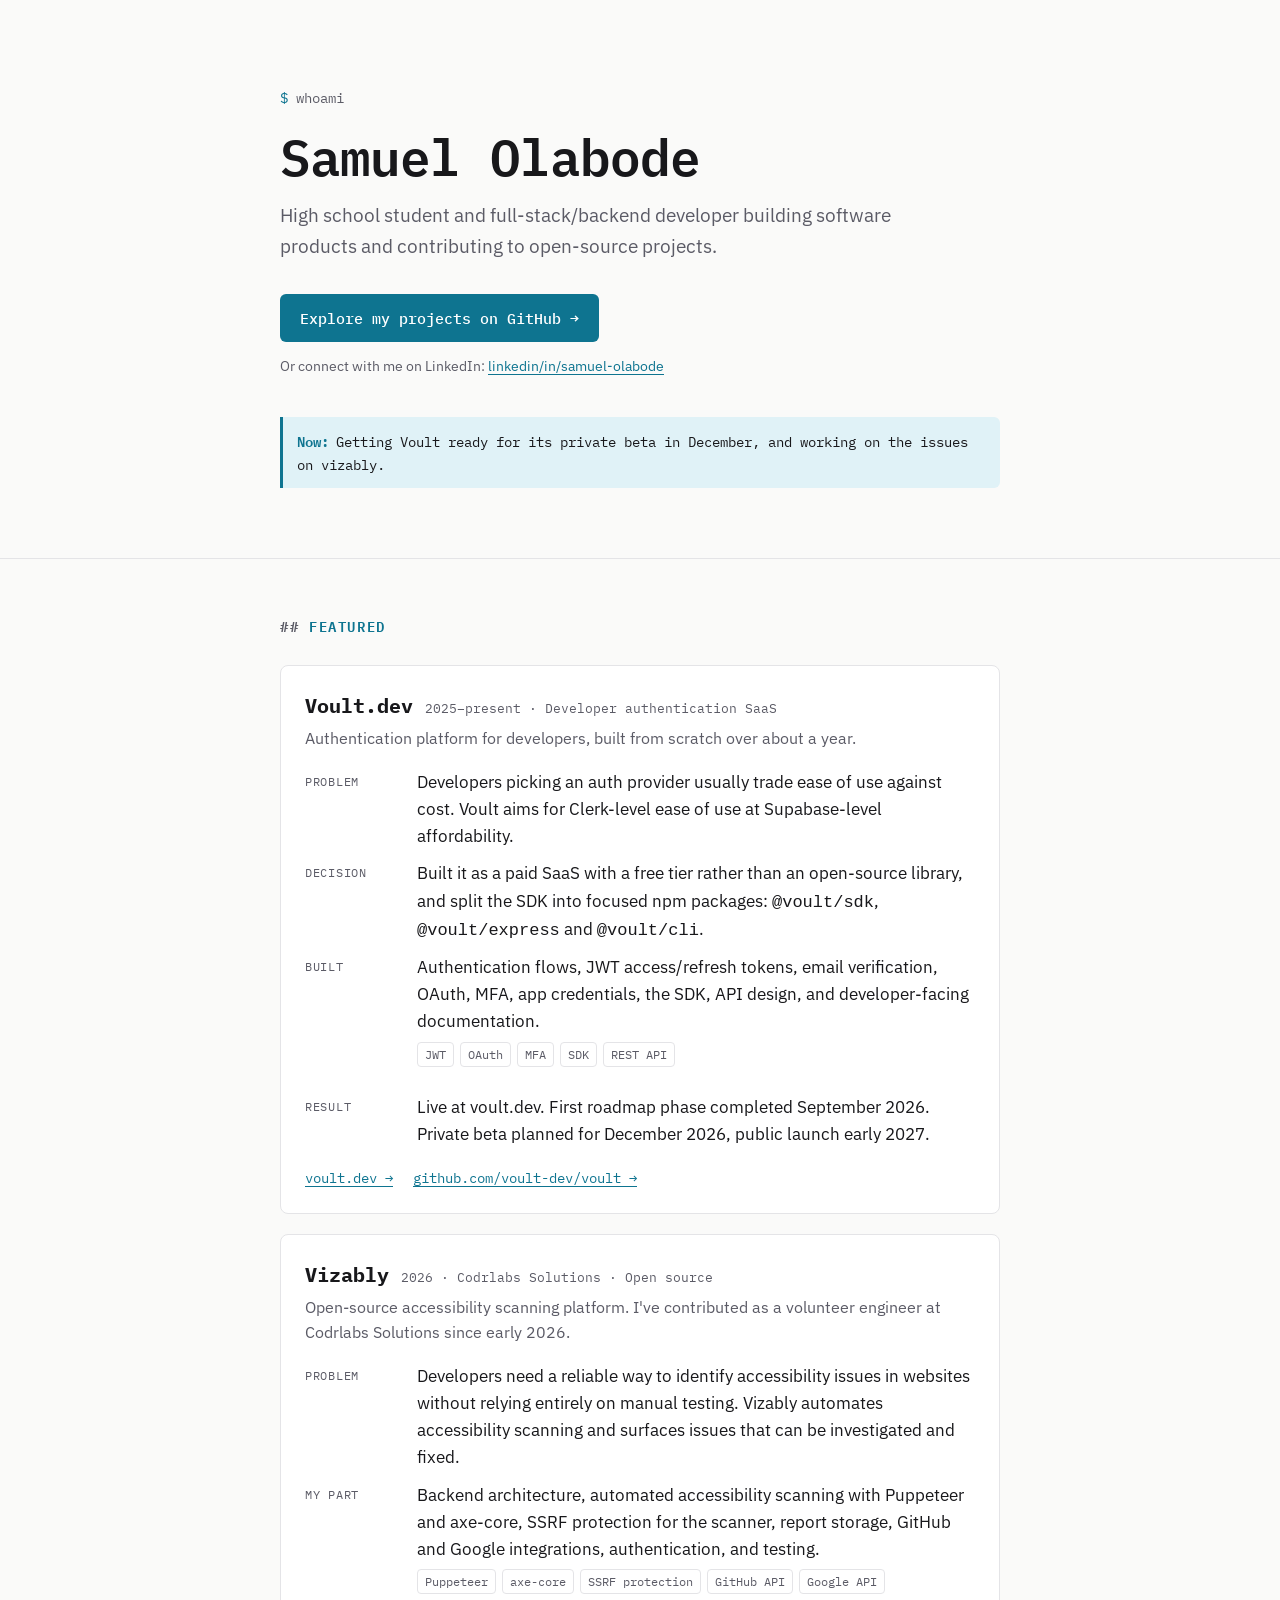
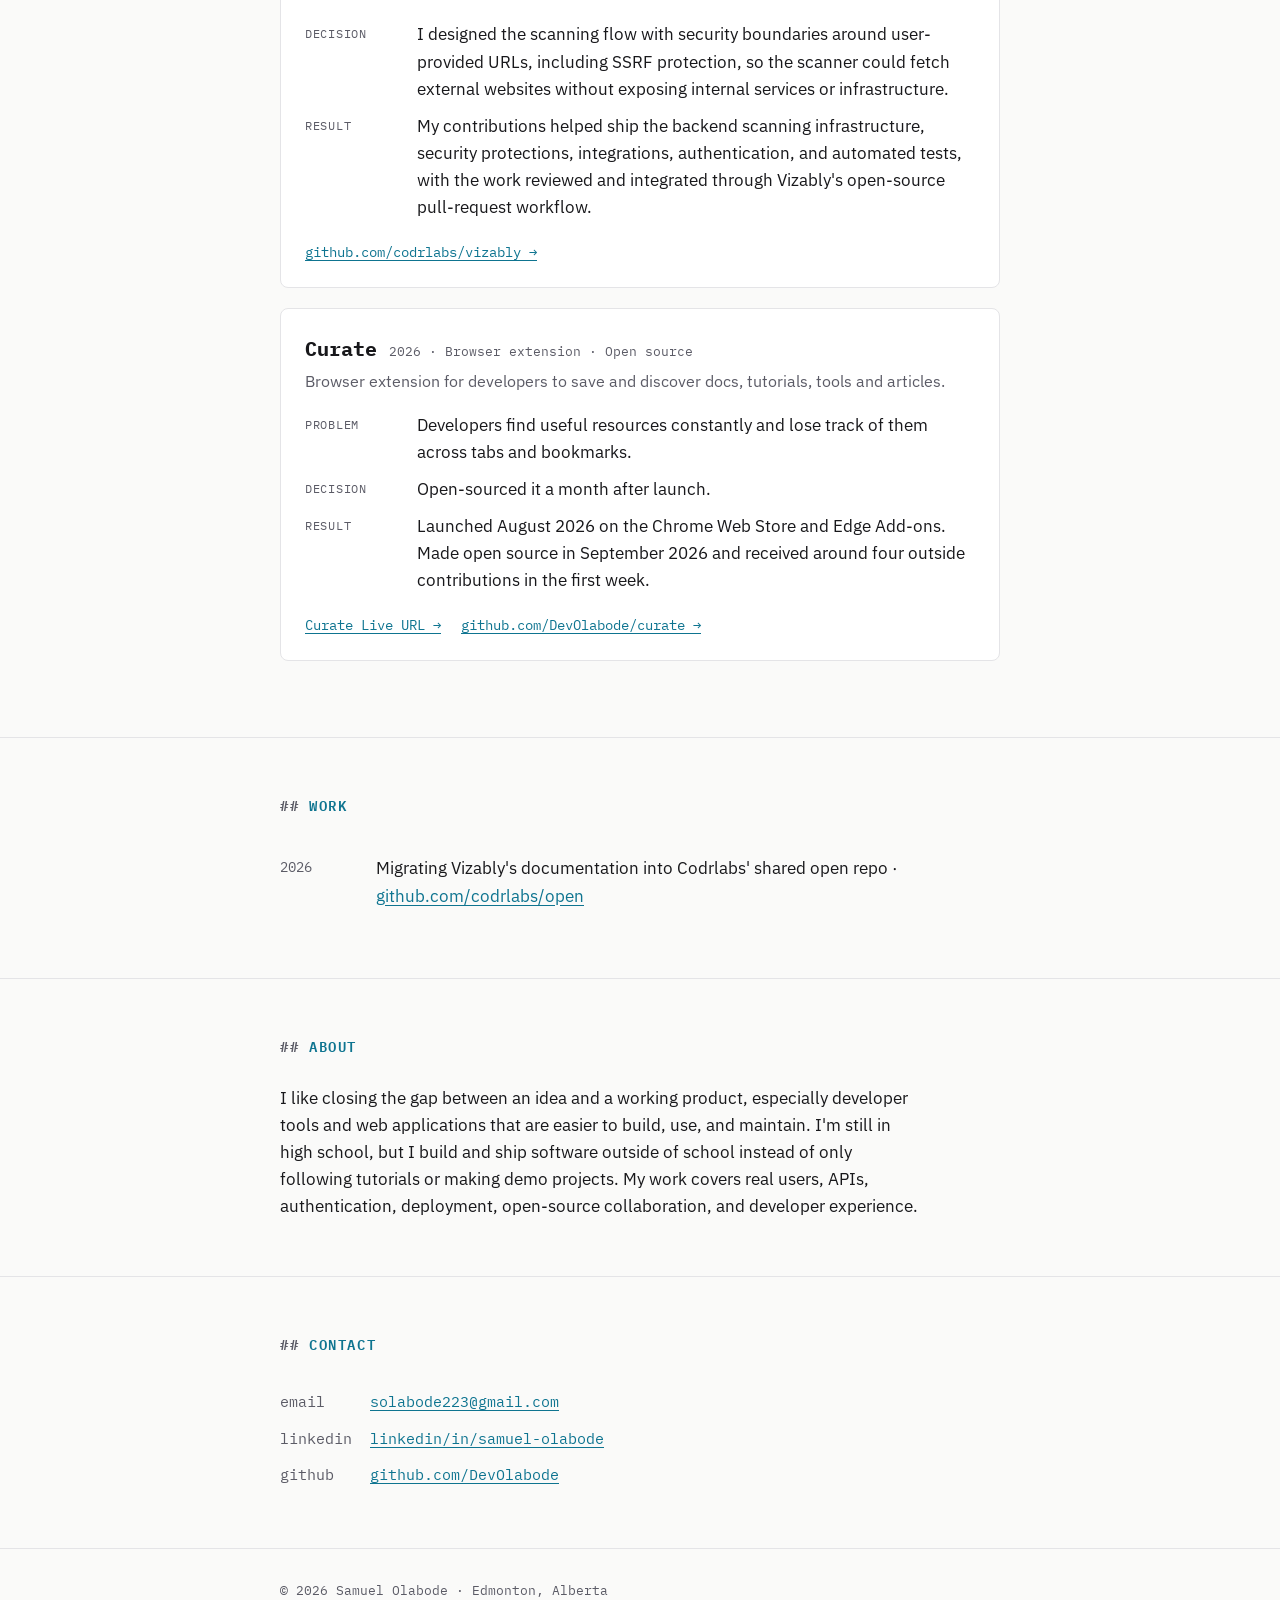
==== index.html @ 4caefff7 "Update index.html" ====
<!DOCTYPE html>
<html lang="en">
<head>
  <meta charset="utf-8">
  <meta name="viewport" content="width=device-width, initial-scale=1">
  <title>Samuel Olabode · Full-stack &amp; backend developer</title>
  <meta name="description" content="High school student and full-stack/backend developer building software products and contributing to open-source projects.">
  <meta name="author" content="Samuel Olabode">
  <link rel="canonical" href="https://devolabode.github.io/">

  <!-- Open Graph -->
  <meta property="og:type" content="profile">
  <meta property="og:title" content="Samuel Olabode · Full-stack &amp; backend developer">
  <meta property="og:description" content="High school student and full-stack/backend developer building software products and contributing to open-source projects.">
  <meta property="og:url" content="https://devolabode.github.io/">
  <meta property="og:site_name" content="Samuel Olabode">
  <meta property="profile:first_name" content="Samuel">
  <meta property="profile:last_name" content="Olabode">
  <meta name="twitter:card" content="summary">
  <meta name="twitter:title" content="Samuel Olabode · Full-stack &amp; backend developer">
  <meta name="twitter:description" content="High school student and full-stack/backend developer building software products and contributing to open-source projects.">

  <!-- Identity links (add LinkedIn here once you have the URL:
       <link rel="me" href="YOUR_LINKEDIN_URL"> ) -->
  <link rel="me" href="https://github.com/DevOlabode">

  <link rel="preconnect" href="https://fonts.googleapis.com">
  <link rel="preconnect" href="https://fonts.gstatic.com" crossorigin>
  <link href="https://fonts.googleapis.com/css2?family=IBM+Plex+Mono:wght@400;500;600&family=IBM+Plex+Sans:wght@400;500;600&display=swap" rel="stylesheet">

  <style>
    :root {
      --bg: #fafaf9;
      --surface: #ffffff;
      --text: #18181b;
      --muted: #5b5b66;
      --border: #e4e4e7;
      --accent: #0e7490;
      --accent-soft: #e0f2f7;
      --mark-bg: #ffe600;
      --mark-text: #111111;
      --mono: "IBM Plex Mono", ui-monospace, SFMono-Regular, Menlo, monospace;
      --sans: "IBM Plex Sans", system-ui, -apple-system, "Segoe UI", sans-serif;
    }
    @media (prefers-color-scheme: dark) {
      :root {
        --bg: #0d1117;
        --surface: #141a22;
        --text: #e6e8eb;
        --muted: #9aa3ae;
        --border: #242c37;
        --accent: #38bdf8;
        --accent-soft: #10273a;
      }
    }

    *, *::before, *::after { box-sizing: border-box; }
    html { -webkit-text-size-adjust: 100%; }
    body {
      margin: 0;
      background: var(--bg);
      color: var(--text);
      font-family: var(--sans);
      font-size: 17px;
      line-height: 1.6;
    }
    a { color: var(--accent); text-underline-offset: 3px; }
    a:hover { text-decoration-thickness: 2px; }
    a:focus-visible, .btn:focus-visible { outline: 2px solid var(--accent); outline-offset: 3px; }

    mark {
      background: var(--mark-bg);
      color: var(--mark-text);
      padding: 0 .25em;
      border-radius: 2px;
    }

    .wrap { max-width: 760px; margin: 0 auto; padding: 0 20px; }

    /* Hero */
    header.hero { padding: 88px 0 56px; border-bottom: 1px solid var(--border); }
    .prompt { font-family: var(--mono); font-size: .85rem; color: var(--muted); margin: 0 0 18px; }
    .prompt span { color: var(--accent); }
    h1 {
      font-family: var(--mono);
      font-weight: 600;
      font-size: clamp(2.1rem, 7vw, 3.2rem);
      line-height: 1.1;
      letter-spacing: -0.02em;
      margin: 0 0 16px;
    }
    .oneliner { font-size: 1.2rem; color: var(--muted); margin: 0 0 32px; max-width: 36em; }
    .btn {
      display: inline-block;
      font-family: var(--mono);
      font-weight: 500;
      font-size: .95rem;
      background: var(--accent);
      color: #fff;
      text-decoration: none;
      padding: 12px 20px;
      border-radius: 6px;
    }
    @media (prefers-color-scheme: dark) { .btn { color: #0d1117; } }
    .btn:hover { filter: brightness(1.08); }
    .btn-note { display: block; margin-top: 12px; font-size: .9rem; color: var(--muted); }

    .now {
      margin-top: 40px;
      font-family: var(--mono);
      font-size: .9rem;
      padding: 12px 14px;
      border-left: 3px solid var(--accent);
      background: var(--accent-soft);
      border-radius: 0 6px 6px 0;
    }
    .now strong { color: var(--accent); font-weight: 600; margin-right: .5em; }

    /* Sections */
    section { padding: 56px 0; border-bottom: 1px solid var(--border); }
    h2 {
      font-family: var(--mono);
      font-size: .85rem;
      font-weight: 600;
      text-transform: uppercase;
      letter-spacing: .12em;
      color: var(--accent);
      margin: 0 0 28px;
    }
    h2::before { content: "## "; color: var(--muted); }

    /* Featured */
    .card {
      background: var(--surface);
      border: 1px solid var(--border);
      border-radius: 8px;
      padding: 24px;
      margin-bottom: 20px;
    }
    .card-head { display: flex; flex-wrap: wrap; align-items: baseline; gap: 4px 12px; margin-bottom: 4px; }
    .card h3 { font-family: var(--mono); font-size: 1.25rem; margin: 0; }
    .meta { font-family: var(--mono); font-size: .8rem; color: var(--muted); }
    .card .sub { color: var(--muted); margin: 0 0 18px; font-size: .97rem; }
    dl { margin: 0; display: grid; grid-template-columns: 96px 1fr; gap: 10px 16px; }
    dt {
      font-family: var(--mono);
      font-size: .78rem;
      text-transform: uppercase;
      letter-spacing: .06em;
      color: var(--muted);
      padding-top: 3px;
    }
    dd { margin: 0; }
    .tags { display: flex; flex-wrap: wrap; gap: 6px; margin-top: 6px; padding: 0; list-style: none; }
    .tags li {
      font-family: var(--mono);
      font-size: .75rem;
      border: 1px solid var(--border);
      border-radius: 4px;
      padding: 2px 7px;
      color: var(--muted);
    }
    .links { display: flex; flex-wrap: wrap; gap: 6px 20px; margin-top: 18px; font-family: var(--mono); font-size: .9rem; }
    @media (max-width: 520px) {
      dl { grid-template-columns: 1fr; gap: 2px; }
      dd { margin-bottom: 10px; }
      .card { padding: 18px; }
    }

    /* Work list */
    .work { list-style: none; margin: 0; padding: 0; }
    .work li {
      display: grid;
      grid-template-columns: 80px 1fr;
      gap: 16px;
      padding: 12px 0;
      border-top: 1px dashed var(--border);
    }
    .work li:first-child { border-top: none; }
    .work time { font-family: var(--mono); font-size: .85rem; color: var(--muted); padding-top: 2px; }
    @media (max-width: 520px) { .work li { grid-template-columns: 1fr; gap: 2px; } }

    /* About + contact */
    .about p { margin: 0; max-width: 38em; }
    .contact { list-style: none; padding: 0; margin: 0; font-family: var(--mono); font-size: .95rem; }
    .contact li { padding: 6px 0; }
    .contact .k { display: inline-block; width: 90px; color: var(--muted); }

    footer { padding: 32px 0 48px; font-family: var(--mono); font-size: .8rem; color: var(--muted); }
  </style>
</head>
<body>

  <header class="hero">
    <div class="wrap">
      <p class="prompt"><span>$</span> whoami</p>
      <h1>Samuel Olabode</h1>
      <p class="oneliner">High school student and full-stack/backend developer building software products and contributing to open-source projects.</p>
      <a class="btn" href="https://github.com/DevOlabode">Explore my projects on GitHub →</a>
      <span class="btn-note">Or connect with me on LinkedIn: <a href="https://www.linkedin.com/in/samuelolabode" target="_blank" rel="me">linkedin/in/samuel-olabode</a></span>

      <p class="now"><strong>Now:</strong>Getting Voult ready for its private beta in December, and working on the issues on vizably.</p>
    </div>
  </header>

  <main>
    <section id="featured">
      <div class="wrap">
        <h2>Featured</h2>

        <article class="card">
          <div class="card-head">
            <h3>Voult.dev</h3>
            <span class="meta">2025–present · Developer authentication SaaS</span>
          </div>
          <p class="sub">Authentication platform for developers, built from scratch over about a year.</p>
          <dl>
            <dt>Problem</dt>
            <dd>Developers picking an auth provider usually trade ease of use against cost. Voult aims for Clerk-level ease of use at Supabase-level affordability.</dd>
            <dt>Decision</dt>
            <dd>Built it as a paid SaaS with a free tier rather than an open-source library, and split the SDK into focused npm packages: <code>@voult/sdk</code>, <code>@voult/express</code> and <code>@voult/cli</code>.</dd>
            <dt>Built</dt>
            <dd>
              Authentication flows, JWT access/refresh tokens, email verification, OAuth, MFA, app credentials, the SDK, API design, and developer-facing documentation.
              <ul class="tags">
                <li>JWT</li><li>OAuth</li><li>MFA</li><li>SDK</li><li>REST API</li>
              </ul>
            </dd>
            <dt>Result</dt>
            <dd>Live at voult.dev. First roadmap phase completed September 2026. Private beta planned for December 2026, public launch early 2027.</dd>
          </dl>
          <div class="links">
            <a href="https://voult.dev">voult.dev →</a>
            <a href="https://github.com/voult-dev/voult">github.com/voult-dev/voult →</a>
          </div>
        </article>

      <article class="card">
  <div class="card-head">
    <h3>Vizably</h3>
    <span class="meta">2026 · Codrlabs Solutions · Open source</span>
  </div>
  <p class="sub">Open-source accessibility scanning platform. I've contributed as a volunteer engineer at Codrlabs Solutions since early 2026.</p>
  <dl>
    <dt>Problem</dt>
    <dd>Developers need a reliable way to identify accessibility issues in websites without relying entirely on manual testing. Vizably automates accessibility scanning and surfaces issues that can be investigated and fixed.</dd>

    <dt>My part</dt>
    <dd>
      Backend architecture, automated accessibility scanning with Puppeteer and axe-core, SSRF protection for the scanner, report storage, GitHub and Google integrations, authentication, and testing.
      <ul class="tags">
        <li>Puppeteer</li><li>axe-core</li><li>SSRF protection</li><li>GitHub API</li><li>Google API</li>
      </ul>
    </dd>

    <dt>Decision</dt>
    <dd>I designed the scanning flow with security boundaries around user-provided URLs, including SSRF protection, so the scanner could fetch external websites without exposing internal services or infrastructure.</dd>

    <dt>Result</dt>
    <dd>My contributions helped ship the backend scanning infrastructure, security protections, integrations, authentication, and automated tests, with the work reviewed and integrated through Vizably's open-source pull-request workflow.</dd>
  </dl>
  <div class="links">
    <a href="https://github.com/codrlabs/vizably">github.com/codrlabs/vizably →</a>
  </div>
</article>

        <article class="card">
          <div class="card-head">
            <h3>Curate</h3>
            <span class="meta">2026 · Browser extension · Open source</span>
          </div>
          <p class="sub">Browser extension for developers to save and discover docs, tutorials, tools and articles.</p>
          <dl>
            <dt>Problem</dt>
            <dd>Developers find useful resources constantly and lose track of them across tabs and bookmarks.</dd>
            <dt>Decision</dt>
            <dd>Open-sourced it a month after launch.</dd>
            <dt>Result</dt>
            <dd>Launched August 2026 on the Chrome Web Store and Edge Add-ons. Made open source in September 2026 and received around four outside contributions in the first week.</dd>
          </dl>
          <div class="links">
            <a href="https://curate-eight-omega.vercel.app">Curate Live URL →</a>
            <a href="https://github.com/DevOlabode/curate">github.com/DevOlabode/curate →</a>
          </div>
        </article>
      </div>
    </section>

    <section id="work">
      <div class="wrap">
        <h2>Work</h2>
        <ul class="work">
          <!-- ADD NEW WORK HERE: copy one item, paste it at the top, edit it -->
          <li>
            <time>2026</time>
            <span>Migrating Vizably's documentation into Codrlabs' shared open repo · <a href="https://github.com/codrlabs/open">github.com/codrlabs/open</a></span>
          </li>
          <!-- Uncomment once shipped, and add a date and link:
          <li><time>DATE</time><span>EcoAnalyzer · environmental impact analysis app using OCR and AI · <a href="LINK">LINK</a></span></li>
          <li><time>DATE</time><span>Vethra · pet healthcare SaaS (clinics, pet profiles, appointments, auth, reviews) · <a href="LINK">LINK</a></span></li>
          -->
        </ul>
      </div>
    </section>

    <section id="about" class="about">
      <div class="wrap">
        <h2>About</h2>
        <p>I like closing the gap between an idea and a working product, especially developer tools and web applications that are easier to build, use, and maintain. I'm still in high school, but I build and ship software outside of school instead of only following tutorials or making demo projects. My work covers real users, APIs, authentication, deployment, open-source collaboration, and developer experience.</p>
      </div>
    </section>

    <section id="contact">
      <div class="wrap">
        <h2>Contact</h2>
        <ul class="contact">
          <li><span class="k">email</span><a href="mailto:solabode223@gmail.com">solabode223@gmail.com</a></li>
          <li><span class="k">linkedin</span><a href="https://www.linkedin.com/in/samuelolabode" rel="me">linkedin/in/samuel-olabode</a></li>
          <li><span class="k">github</span><a href="https://github.com/DevOlabode" rel="me">github.com/DevOlabode</a></li>
        </ul>
      </div>
    </section>
  </main>

  <footer>
    <div class="wrap">© 2026 Samuel Olabode · Edmonton, Alberta</div>
  </footer>

</body>
</html>
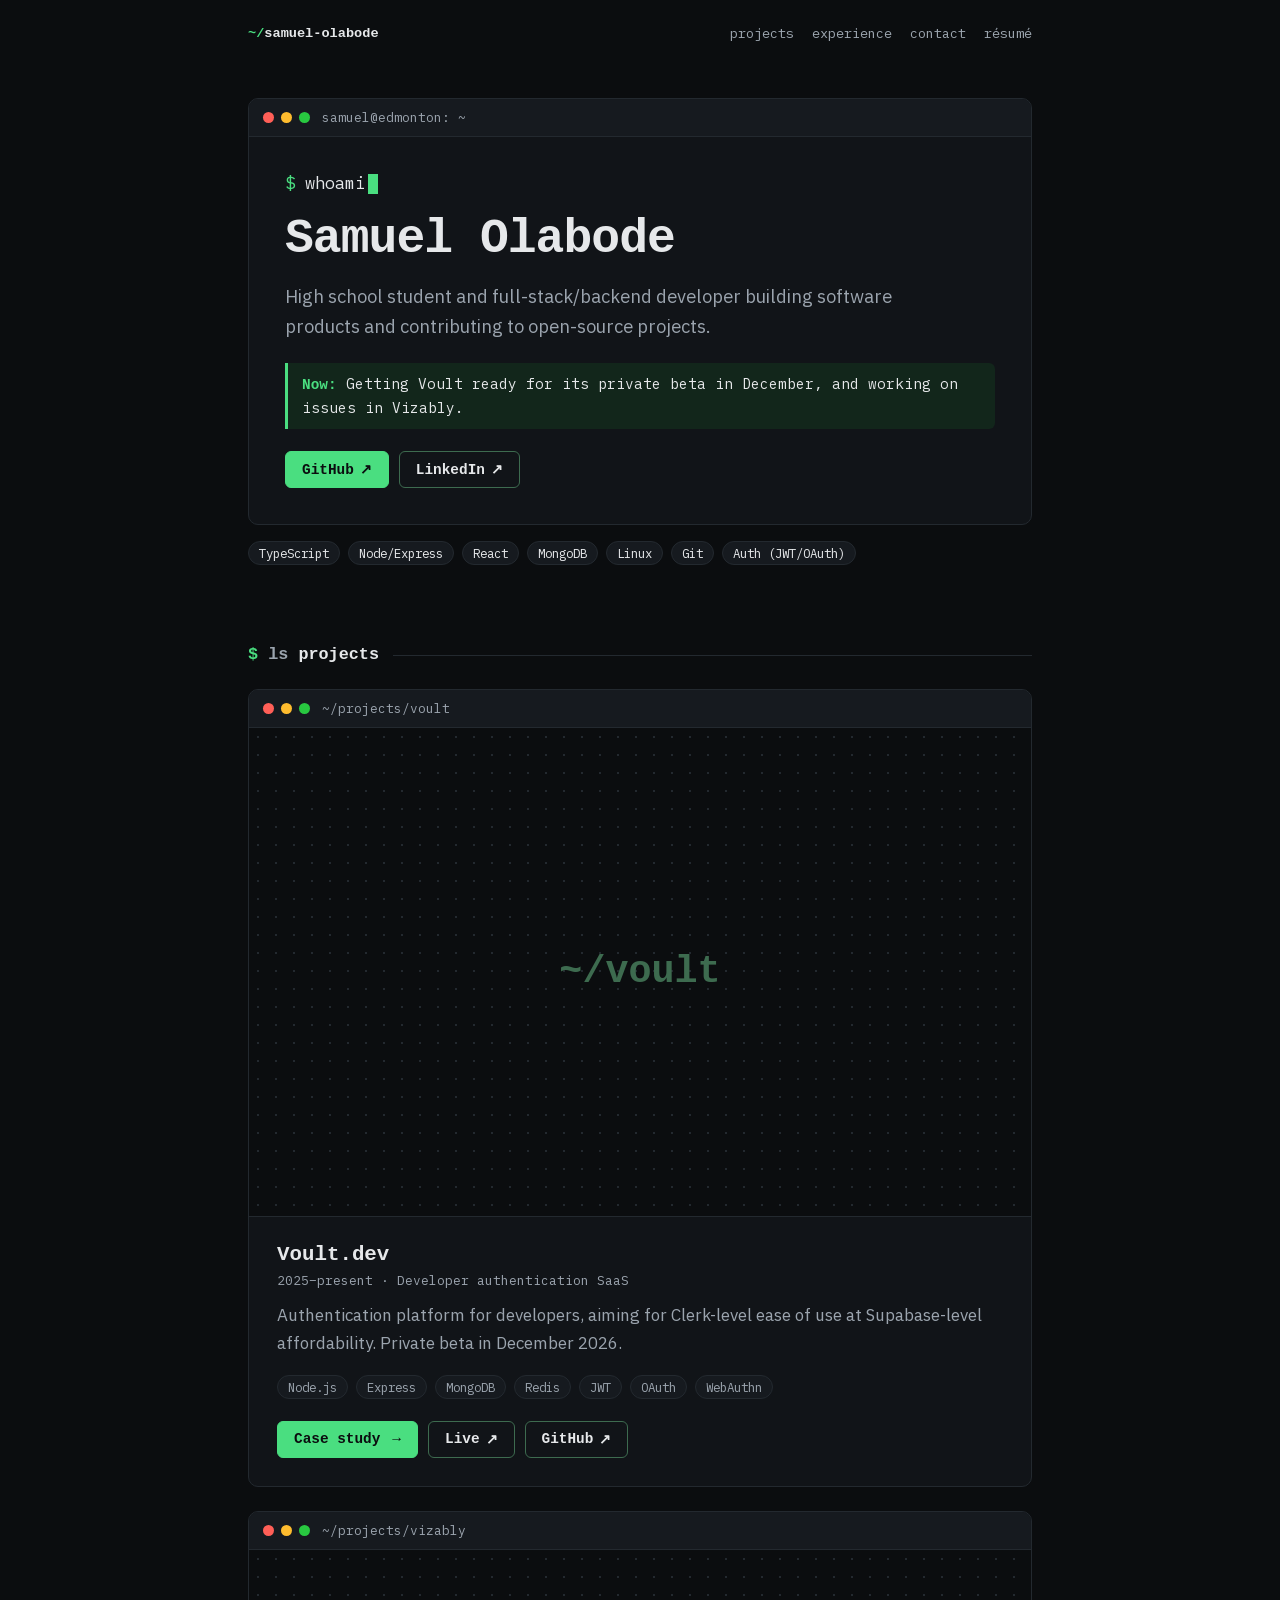
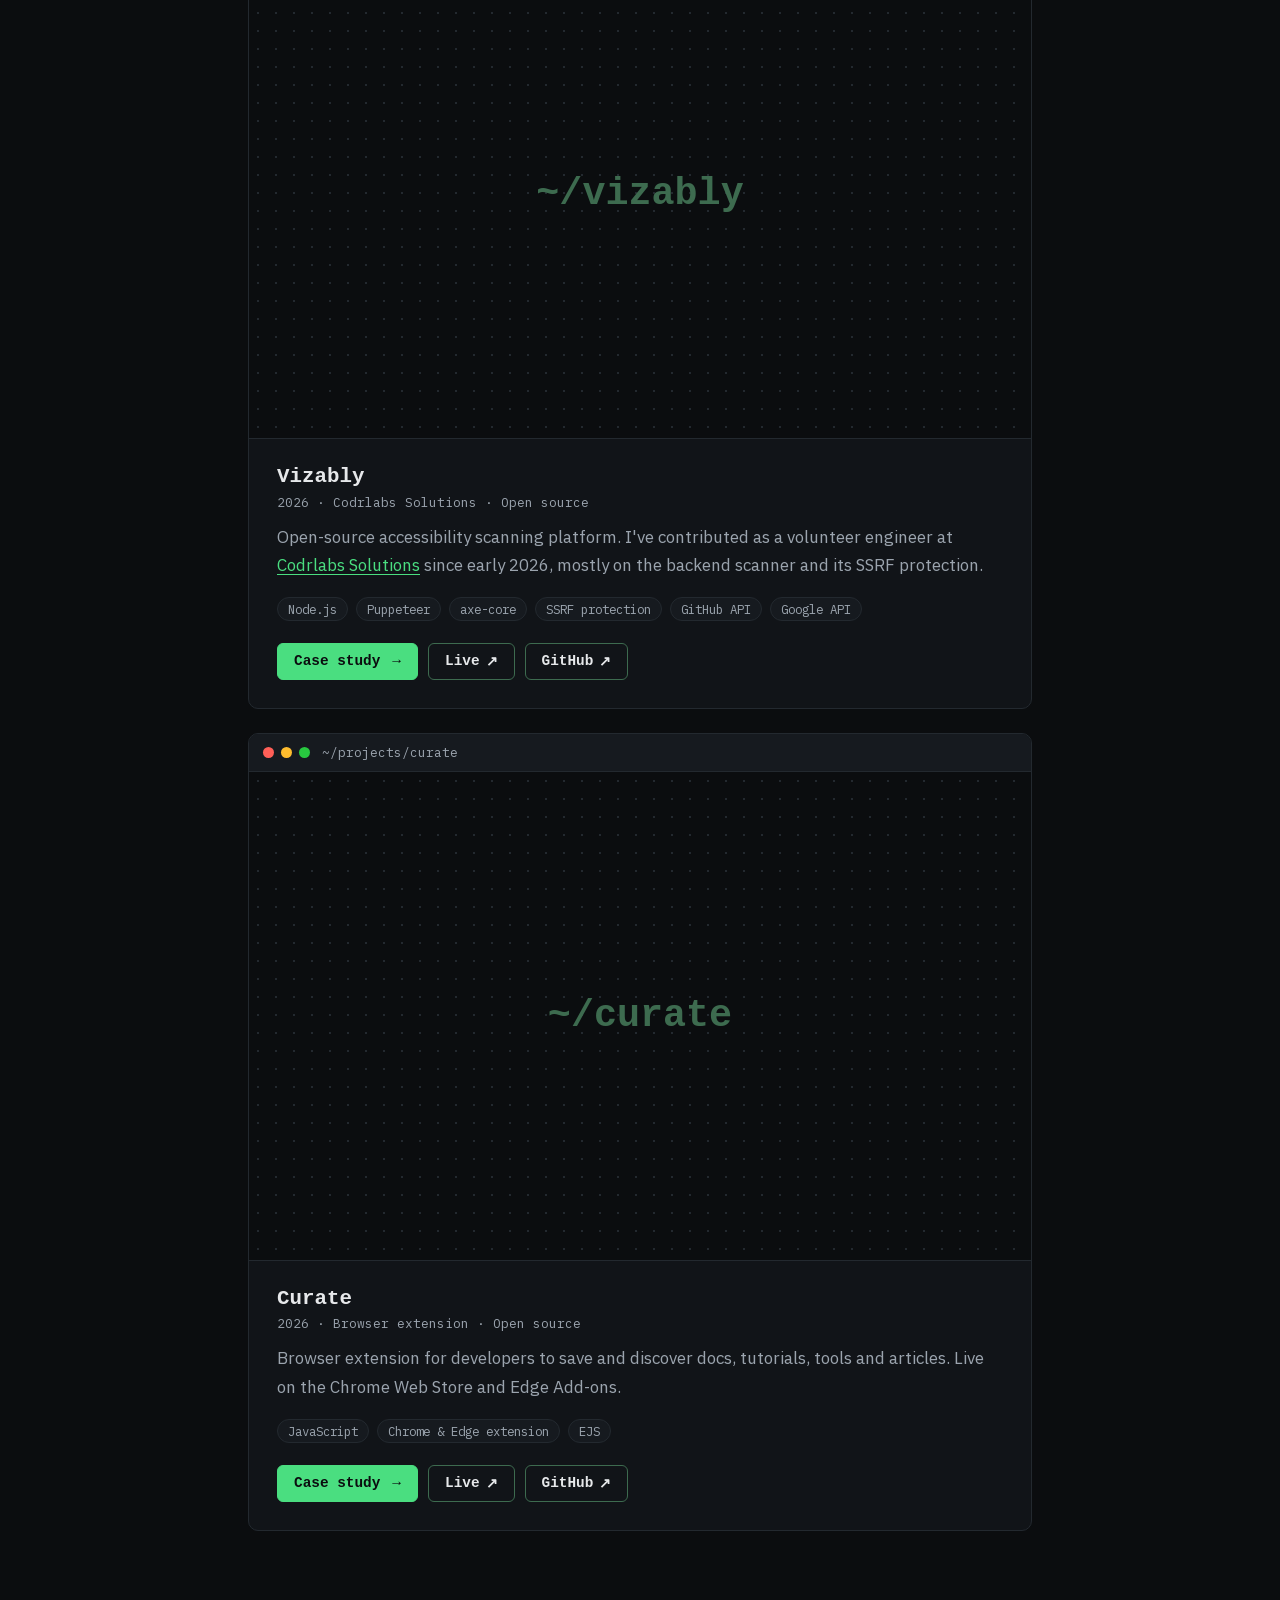
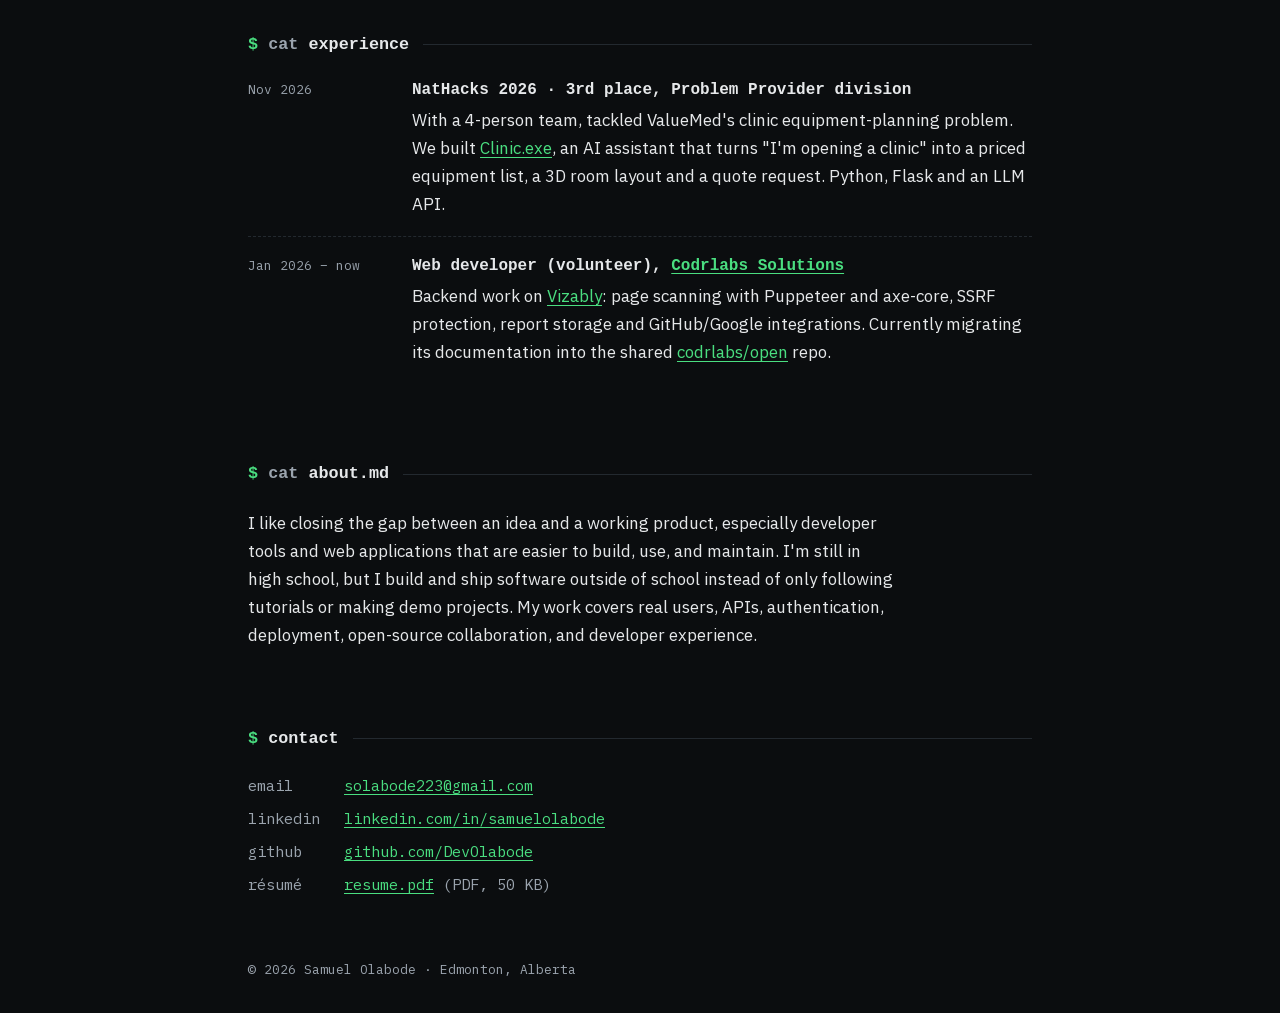
==== commit 2cb4dd78: "Enhance index.html with additional metadata and links Added theme color and color scheme meta tags, " ====
--- a/index.html
+++ b/index.html
@@ -6,7 +6,11 @@
   <title>Samuel Olabode · Full-stack &amp; backend developer</title>
   <meta name="description" content="High school student and full-stack/backend developer building software products and contributing to open-source projects.">
   <meta name="author" content="Samuel Olabode">
+  <meta name="theme-color" content="#0b0d0f">
+  <meta name="color-scheme" content="dark">
   <link rel="canonical" href="https://devolabode.github.io/">
+  <link rel="icon" href="/favicon.svg" type="image/svg+xml">
+  <link rel="apple-touch-icon" href="/apple-touch-icon.png">
 
   <!-- Open Graph -->
   <meta property="og:type" content="profile">
@@ -14,317 +18,154 @@
   <meta property="og:description" content="High school student and full-stack/backend developer building software products and contributing to open-source projects.">
   <meta property="og:url" content="https://devolabode.github.io/">
   <meta property="og:site_name" content="Samuel Olabode">
+  <meta property="og:image" content="https://devolabode.github.io/assets/og.png">
+  <meta property="og:image:width" content="1200">
+  <meta property="og:image:height" content="630">
+  <meta property="og:image:alt" content="Terminal window reading: $ whoami, Samuel Olabode, full-stack and backend developer.">
   <meta property="profile:first_name" content="Samuel">
   <meta property="profile:last_name" content="Olabode">
-  <meta name="twitter:card" content="summary">
+  <meta name="twitter:card" content="summary_large_image">
   <meta name="twitter:title" content="Samuel Olabode · Full-stack &amp; backend developer">
   <meta name="twitter:description" content="High school student and full-stack/backend developer building software products and contributing to open-source projects.">
+  <meta name="twitter:image" content="https://devolabode.github.io/assets/og.png">
 
-  <!-- Identity links (add LinkedIn here once you have the URL:
-       <link rel="me" href="YOUR_LINKEDIN_URL"> ) -->
   <link rel="me" href="https://github.com/DevOlabode">
+  <link rel="me" href="https://www.linkedin.com/in/samuelolabode/">
 
-  <link rel="preconnect" href="https://fonts.googleapis.com">
-  <link rel="preconnect" href="https://fonts.gstatic.com" crossorigin>
-  <link href="https://fonts.googleapis.com/css2?family=IBM+Plex+Mono:wght@400;500;600&family=IBM+Plex+Sans:wght@400;500;600&display=swap" rel="stylesheet">
-
-  <style>
-    :root {
-      --bg: #fafaf9;
-      --surface: #ffffff;
-      --text: #18181b;
-      --muted: #5b5b66;
-      --border: #e4e4e7;
-      --accent: #0e7490;
-      --accent-soft: #e0f2f7;
-      --mark-bg: #ffe600;
-      --mark-text: #111111;
-      --mono: "IBM Plex Mono", ui-monospace, SFMono-Regular, Menlo, monospace;
-      --sans: "IBM Plex Sans", system-ui, -apple-system, "Segoe UI", sans-serif;
-    }
-    @media (prefers-color-scheme: dark) {
-      :root {
-        --bg: #0d1117;
-        --surface: #141a22;
-        --text: #e6e8eb;
-        --muted: #9aa3ae;
-        --border: #242c37;
-        --accent: #38bdf8;
-        --accent-soft: #10273a;
-      }
-    }
-
-    *, *::before, *::after { box-sizing: border-box; }
-    html { -webkit-text-size-adjust: 100%; }
-    body {
-      margin: 0;
-      background: var(--bg);
-      color: var(--text);
-      font-family: var(--sans);
-      font-size: 17px;
-      line-height: 1.6;
-    }
-    a { color: var(--accent); text-underline-offset: 3px; }
-    a:hover { text-decoration-thickness: 2px; }
-    a:focus-visible, .btn:focus-visible { outline: 2px solid var(--accent); outline-offset: 3px; }
-
-    mark {
-      background: var(--mark-bg);
-      color: var(--mark-text);
-      padding: 0 .25em;
-      border-radius: 2px;
-    }
-
-    .wrap { max-width: 760px; margin: 0 auto; padding: 0 20px; }
-
-    /* Hero */
-    header.hero { padding: 88px 0 56px; border-bottom: 1px solid var(--border); }
-    .prompt { font-family: var(--mono); font-size: .85rem; color: var(--muted); margin: 0 0 18px; }
-    .prompt span { color: var(--accent); }
-    h1 {
-      font-family: var(--mono);
-      font-weight: 600;
-      font-size: clamp(2.1rem, 7vw, 3.2rem);
-      line-height: 1.1;
-      letter-spacing: -0.02em;
-      margin: 0 0 16px;
-    }
-    .oneliner { font-size: 1.2rem; color: var(--muted); margin: 0 0 32px; max-width: 36em; }
-    .btn {
-      display: inline-block;
-      font-family: var(--mono);
-      font-weight: 500;
-      font-size: .95rem;
-      background: var(--accent);
-      color: #fff;
-      text-decoration: none;
-      padding: 12px 20px;
-      border-radius: 6px;
-    }
-    @media (prefers-color-scheme: dark) { .btn { color: #0d1117; } }
-    .btn:hover { filter: brightness(1.08); }
-    .btn-note { display: block; margin-top: 12px; font-size: .9rem; color: var(--muted); }
-
-    .now {
-      margin-top: 40px;
-      font-family: var(--mono);
-      font-size: .9rem;
-      padding: 12px 14px;
-      border-left: 3px solid var(--accent);
-      background: var(--accent-soft);
-      border-radius: 0 6px 6px 0;
-    }
-    .now strong { color: var(--accent); font-weight: 600; margin-right: .5em; }
-
-    /* Sections */
-    section { padding: 56px 0; border-bottom: 1px solid var(--border); }
-    h2 {
-      font-family: var(--mono);
-      font-size: .85rem;
-      font-weight: 600;
-      text-transform: uppercase;
-      letter-spacing: .12em;
-      color: var(--accent);
-      margin: 0 0 28px;
-    }
-    h2::before { content: "## "; color: var(--muted); }
-
-    /* Featured */
-    .card {
-      background: var(--surface);
-      border: 1px solid var(--border);
-      border-radius: 8px;
-      padding: 24px;
-      margin-bottom: 20px;
-    }
-    .card-head { display: flex; flex-wrap: wrap; align-items: baseline; gap: 4px 12px; margin-bottom: 4px; }
-    .card h3 { font-family: var(--mono); font-size: 1.25rem; margin: 0; }
-    .meta { font-family: var(--mono); font-size: .8rem; color: var(--muted); }
-    .card .sub { color: var(--muted); margin: 0 0 18px; font-size: .97rem; }
-    dl { margin: 0; display: grid; grid-template-columns: 96px 1fr; gap: 10px 16px; }
-    dt {
-      font-family: var(--mono);
-      font-size: .78rem;
-      text-transform: uppercase;
-      letter-spacing: .06em;
-      color: var(--muted);
-      padding-top: 3px;
-    }
-    dd { margin: 0; }
-    .tags { display: flex; flex-wrap: wrap; gap: 6px; margin-top: 6px; padding: 0; list-style: none; }
-    .tags li {
-      font-family: var(--mono);
-      font-size: .75rem;
-      border: 1px solid var(--border);
-      border-radius: 4px;
-      padding: 2px 7px;
-      color: var(--muted);
-    }
-    .links { display: flex; flex-wrap: wrap; gap: 6px 20px; margin-top: 18px; font-family: var(--mono); font-size: .9rem; }
-    @media (max-width: 520px) {
-      dl { grid-template-columns: 1fr; gap: 2px; }
-      dd { margin-bottom: 10px; }
-      .card { padding: 18px; }
-    }
-
-    /* Work list */
-    .work { list-style: none; margin: 0; padding: 0; }
-    .work li {
-      display: grid;
-      grid-template-columns: 80px 1fr;
-      gap: 16px;
-      padding: 12px 0;
-      border-top: 1px dashed var(--border);
-    }
-    .work li:first-child { border-top: none; }
-    .work time { font-family: var(--mono); font-size: .85rem; color: var(--muted); padding-top: 2px; }
-    @media (max-width: 520px) { .work li { grid-template-columns: 1fr; gap: 2px; } }
-
-    /* About + contact */
-    .about p { margin: 0; max-width: 38em; }
-    .contact { list-style: none; padding: 0; margin: 0; font-family: var(--mono); font-size: .95rem; }
-    .contact li { padding: 6px 0; }
-    .contact .k { display: inline-block; width: 90px; color: var(--muted); }
-
-    footer { padding: 32px 0 48px; font-family: var(--mono); font-size: .8rem; color: var(--muted); }
-  </style>
+  <link rel="preload" href="/assets/fonts/plex-mono-400.woff2" as="font" type="font/woff2" crossorigin>
+  <link rel="preload" href="/assets/fonts/plex-mono-600.woff2" as="font" type="font/woff2" crossorigin>
+  <link rel="preload" href="/assets/fonts/plex-sans-400.woff2" as="font" type="font/woff2" crossorigin>
+  <link rel="stylesheet" href="/assets/site.css">
 </head>
 <body>
 
-  <header class="hero">
-    <div class="wrap">
-      <p class="prompt"><span>$</span> whoami</p>
-      <h1>Samuel Olabode</h1>
-      <p class="oneliner">High school student and full-stack/backend developer building software products and contributing to open-source projects.</p>
-      <a class="btn" href="https://github.com/DevOlabode">Explore my projects on GitHub →</a>
-      <span class="btn-note">Or connect with me on LinkedIn: <a href="https://www.linkedin.com/in/samuelolabode" target="_blank" rel="me">linkedin/in/samuel-olabode</a></span>
+  <!-- Nav and footer are repeated on every page (this file and projects/*/index.html). Keep them in sync. -->
+  <nav class="wrap nav" aria-label="Main">
+    <a class="brand" href="/"><span class="ps" aria-hidden="true">~/</span>samuel-olabode</a>
+    <ul>
+      <li><a href="/#projects">projects</a></li>
+      <li><a href="/#experience">experience</a></li>
+      <li><a href="/#contact">contact</a></li>
+      <li><a href="/assets/resume.pdf">résumé</a></li>
+    </ul>
+  </nav>
 
-      <p class="now"><strong>Now:</strong>Getting Voult ready for its private beta in December, and working on the issues on vizably.</p>
+  <header class="wrap hero">
+    <div class="term">
+      <div class="bar" aria-hidden="true"><span class="dots"><i></i><i></i><i></i></span><span>samuel@edmonton: ~</span></div>
+      <div class="body">
+        <p class="cmd"><span class="ps">$</span> <span class="typed">whoami</span><span class="cursor" aria-hidden="true"></span></p>
+        <h1>Samuel Olabode</h1>
+        <p class="lead">High school student and full-stack/backend developer building software products and contributing to open-source projects.</p>
+        <p class="now"><b>Now:</b> Getting Voult ready for its private beta in December, and working on issues in Vizably.</p>
+        <div class="actions">
+          <a class="btn btn-primary" href="https://github.com/DevOlabode" rel="me">GitHub <span aria-hidden="true">↗</span></a>
+          <a class="btn" href="https://www.linkedin.com/in/samuelolabode/" rel="me">LinkedIn <span aria-hidden="true">↗</span></a>
+        </div>
+      </div>
     </div>
+    <ul class="pills skills" aria-label="Skills">
+      <li>TypeScript</li><li>Node/Express</li><li>React</li><li>MongoDB</li><li>Linux</li><li>Git</li><li>Auth (JWT/OAuth)</li>
+    </ul>
   </header>
 
   <main>
-    <section id="featured">
-      <div class="wrap">
-        <h2>Featured</h2>
+    <section id="projects" class="wrap" aria-labelledby="projects-h">
+      <h2 id="projects-h"><span><span aria-hidden="true"><span class="ps">$</span> <span class="muted">ls</span> </span>projects</span></h2>
 
-        <article class="card">
-          <div class="card-head">
-            <h3>Voult.dev</h3>
-            <span class="meta">2025–present · Developer authentication SaaS</span>
+      <article class="term pane">
+        <div class="bar" aria-hidden="true"><span class="dots"><i></i><i></i><i></i></span><span>~/projects/voult</span></div>
+        <div class="shot" data-label="~/voult"><img src="/assets/voult.webp" alt="Screenshot of Voult.dev" width="1600" height="1000" loading="lazy" decoding="async" onerror="this.remove()"></div>
+        <div class="body">
+          <h3>Voult.dev</h3>
+          <p class="meta">2025–present · Developer authentication SaaS</p>
+          <p class="sub">Authentication platform for developers, aiming for Clerk-level ease of use at Supabase-level affordability. Private beta in December 2026.</p>
+          <ul class="pills" aria-label="Tech">
+            <li>Node.js</li><li>Express</li><li>MongoDB</li><li>Redis</li><li>JWT</li><li>OAuth</li><li>WebAuthn</li>
+          </ul>
+          <div class="actions">
+            <a class="btn btn-primary" href="/projects/voult/">Case study<span class="sr-only"> for Voult.dev</span> <span aria-hidden="true">→</span></a>
+            <a class="btn" href="https://voult.dev">Live <span class="sr-only">site for Voult.dev</span><span aria-hidden="true">↗</span></a>
+            <a class="btn" href="https://github.com/voult-dev/voult">GitHub <span class="sr-only">repository for Voult.dev</span><span aria-hidden="true">↗</span></a>
           </div>
-          <p class="sub">Authentication platform for developers, built from scratch over about a year.</p>
-          <dl>
-            <dt>Problem</dt>
-            <dd>Developers picking an auth provider usually trade ease of use against cost. Voult aims for Clerk-level ease of use at Supabase-level affordability.</dd>
-            <dt>Decision</dt>
-            <dd>Built it as a paid SaaS with a free tier rather than an open-source library, and split the SDK into focused npm packages: <code>@voult/sdk</code>, <code>@voult/express</code> and <code>@voult/cli</code>.</dd>
-            <dt>Built</dt>
-            <dd>
-              Authentication flows, JWT access/refresh tokens, email verification, OAuth, MFA, app credentials, the SDK, API design, and developer-facing documentation.
-              <ul class="tags">
-                <li>JWT</li><li>OAuth</li><li>MFA</li><li>SDK</li><li>REST API</li>
-              </ul>
-            </dd>
-            <dt>Result</dt>
-            <dd>Live at voult.dev. First roadmap phase completed September 2026. Private beta planned for December 2026, public launch early 2027.</dd>
-          </dl>
-          <div class="links">
-            <a href="https://voult.dev">voult.dev →</a>
-            <a href="https://github.com/voult-dev/voult">github.com/voult-dev/voult →</a>
+        </div>
+      </article>
+
+      <article class="term pane">
+        <div class="bar" aria-hidden="true"><span class="dots"><i></i><i></i><i></i></span><span>~/projects/vizably</span></div>
+        <div class="shot" data-label="~/vizably"><img src="/assets/vizably.webp" alt="Screenshot of Vizably" width="1600" height="1000" loading="lazy" decoding="async" onerror="this.remove()"></div>
+        <div class="body">
+          <h3>Vizably</h3>
+          <p class="meta">2026 · Codrlabs Solutions · Open source</p>
+          <p class="sub">Open-source accessibility scanning platform. I've contributed as a volunteer engineer at <a href="https://github.com/codrlabs">Codrlabs Solutions</a> since early 2026, mostly on the backend scanner and its SSRF protection.</p>
+          <ul class="pills" aria-label="Tech">
+            <li>Node.js</li><li>Puppeteer</li><li>axe-core</li><li>SSRF protection</li><li>GitHub API</li><li>Google API</li>
+          </ul>
+          <div class="actions">
+            <a class="btn btn-primary" href="/projects/vizably/">Case study<span class="sr-only"> for Vizably</span> <span aria-hidden="true">→</span></a>
+            <a class="btn" href="https://vizably.vercel.app">Live <span class="sr-only">site for Vizably</span><span aria-hidden="true">↗</span></a>
+            <a class="btn" href="https://github.com/codrlabs/vizably">GitHub <span class="sr-only">repository for Vizably</span><span aria-hidden="true">↗</span></a>
           </div>
-        </article>
+        </div>
+      </article>
 
-      <article class="card">
-  <div class="card-head">
-    <h3>Vizably</h3>
-    <span class="meta">2026 · Codrlabs Solutions · Open source</span>
-  </div>
-  <p class="sub">Open-source accessibility scanning platform. I've contributed as a volunteer engineer at Codrlabs Solutions since early 2026.</p>
-  <dl>
-    <dt>Problem</dt>
-    <dd>Developers need a reliable way to identify accessibility issues in websites without relying entirely on manual testing. Vizably automates accessibility scanning and surfaces issues that can be investigated and fixed.</dd>
-
-    <dt>My part</dt>
-    <dd>
-      Backend architecture, automated accessibility scanning with Puppeteer and axe-core, SSRF protection for the scanner, report storage, GitHub and Google integrations, authentication, and testing.
-      <ul class="tags">
-        <li>Puppeteer</li><li>axe-core</li><li>SSRF protection</li><li>GitHub API</li><li>Google API</li>
-      </ul>
-    </dd>
-
-    <dt>Decision</dt>
-    <dd>I designed the scanning flow with security boundaries around user-provided URLs, including SSRF protection, so the scanner could fetch external websites without exposing internal services or infrastructure.</dd>
-
-    <dt>Result</dt>
-    <dd>My contributions helped ship the backend scanning infrastructure, security protections, integrations, authentication, and automated tests, with the work reviewed and integrated through Vizably's open-source pull-request workflow.</dd>
-  </dl>
-  <div class="links">
-    <a href="https://github.com/codrlabs/vizably">github.com/codrlabs/vizably →</a>
-  </div>
-</article>
-
-        <article class="card">
-          <div class="card-head">
-            <h3>Curate</h3>
-            <span class="meta">2026 · Browser extension · Open source</span>
+      <article class="term pane">
+        <div class="bar" aria-hidden="true"><span class="dots"><i></i><i></i><i></i></span><span>~/projects/curate</span></div>
+        <div class="shot" data-label="~/curate"><img src="/assets/curate.webp" alt="Screenshot of Curate" width="1600" height="1000" loading="lazy" decoding="async" onerror="this.remove()"></div>
+        <div class="body">
+          <h3>Curate</h3>
+          <p class="meta">2026 · Browser extension · Open source</p>
+          <p class="sub">Browser extension for developers to save and discover docs, tutorials, tools and articles. Live on the Chrome Web Store and Edge Add-ons.</p>
+          <ul class="pills" aria-label="Tech">
+            <li>JavaScript</li><li>Chrome &amp; Edge extension</li><li>EJS</li>
+          </ul>
+          <div class="actions">
+            <a class="btn btn-primary" href="/projects/curate/">Case study<span class="sr-only"> for Curate</span> <span aria-hidden="true">→</span></a>
+            <a class="btn" href="https://curate-eight-omega.vercel.app">Live <span class="sr-only">site for Curate</span><span aria-hidden="true">↗</span></a>
+            <a class="btn" href="https://github.com/DevOlabode/curate">GitHub <span class="sr-only">repository for Curate</span><span aria-hidden="true">↗</span></a>
           </div>
-          <p class="sub">Browser extension for developers to save and discover docs, tutorials, tools and articles.</p>
-          <dl>
-            <dt>Problem</dt>
-            <dd>Developers find useful resources constantly and lose track of them across tabs and bookmarks.</dd>
-            <dt>Decision</dt>
-            <dd>Open-sourced it a month after launch.</dd>
-            <dt>Result</dt>
-            <dd>Launched August 2026 on the Chrome Web Store and Edge Add-ons. Made open source in September 2026 and received around four outside contributions in the first week.</dd>
-          </dl>
-          <div class="links">
-            <a href="https://curate-eight-omega.vercel.app">Curate Live URL →</a>
-            <a href="https://github.com/DevOlabode/curate">github.com/DevOlabode/curate →</a>
-          </div>
-        </article>
-      </div>
+        </div>
+      </article>
     </section>
 
-    <section id="work">
-      <div class="wrap">
-        <h2>Work</h2>
-        <ul class="work">
-          <!-- ADD NEW WORK HERE: copy one item, paste it at the top, edit it -->
-          <li>
-            <time>2026</time>
-            <span>Migrating Vizably's documentation into Codrlabs' shared open repo · <a href="https://github.com/codrlabs/open">github.com/codrlabs/open</a></span>
-          </li>
-          <!-- Uncomment once shipped, and add a date and link:
-          <li><time>DATE</time><span>EcoAnalyzer · environmental impact analysis app using OCR and AI · <a href="LINK">LINK</a></span></li>
-          <li><time>DATE</time><span>Vethra · pet healthcare SaaS (clinics, pet profiles, appointments, auth, reviews) · <a href="LINK">LINK</a></span></li>
-          -->
-        </ul>
-      </div>
+    <section id="experience" class="wrap" aria-labelledby="experience-h">
+      <h2 id="experience-h"><span><span aria-hidden="true"><span class="ps">$</span> <span class="muted">cat</span> </span>experience</span></h2>
+      <ul class="xp">
+        <!-- ADD NEW EXPERIENCE HERE: copy one item, paste it at the top, edit it -->
+        <li>
+          <time datetime="2026-11">Nov 2026</time>
+          <div>
+            <h3>NatHacks 2026 · 3rd place, Problem Provider division</h3>
+            <p>With a 4-person team, tackled ValueMed's clinic equipment-planning problem. We built <a href="https://github.com/achubakha/clinic.exe">Clinic.exe</a>, an AI assistant that turns "I'm opening a clinic" into a priced equipment list, a 3D room layout and a quote request. Python, Flask and an LLM API.</p>
+          </div>
+        </li>
+        <li>
+          <time datetime="2026-01">Jan 2026 – now</time>
+          <div>
+            <h3>Web developer (volunteer), <a href="https://github.com/codrlabs">Codrlabs Solutions</a></h3>
+            <p>Backend work on <a href="/projects/vizably/">Vizably</a>: page scanning with Puppeteer and axe-core, SSRF protection, report storage and GitHub/Google integrations. Currently migrating its documentation into the shared <a href="https://github.com/codrlabs/open">codrlabs/open</a> repo.</p>
+          </div>
+        </li>
+      </ul>
     </section>
 
-    <section id="about" class="about">
-      <div class="wrap">
-        <h2>About</h2>
-        <p>I like closing the gap between an idea and a working product, especially developer tools and web applications that are easier to build, use, and maintain. I'm still in high school, but I build and ship software outside of school instead of only following tutorials or making demo projects. My work covers real users, APIs, authentication, deployment, open-source collaboration, and developer experience.</p>
-      </div>
+    <section id="about" class="wrap about" aria-labelledby="about-h">
+      <h2 id="about-h"><span><span aria-hidden="true"><span class="ps">$</span> <span class="muted">cat</span> </span>about<span aria-hidden="true">.md</span></span></h2>
+      <p>I like closing the gap between an idea and a working product, especially developer tools and web applications that are easier to build, use, and maintain. I'm still in high school, but I build and ship software outside of school instead of only following tutorials or making demo projects. My work covers real users, APIs, authentication, deployment, open-source collaboration, and developer experience.</p>
     </section>
 
-    <section id="contact">
-      <div class="wrap">
-        <h2>Contact</h2>
-        <ul class="contact">
-          <li><span class="k">email</span><a href="mailto:solabode223@gmail.com">solabode223@gmail.com</a></li>
-          <li><span class="k">linkedin</span><a href="https://www.linkedin.com/in/samuelolabode" rel="me">linkedin/in/samuel-olabode</a></li>
-          <li><span class="k">github</span><a href="https://github.com/DevOlabode" rel="me">github.com/DevOlabode</a></li>
-        </ul>
-      </div>
+    <section id="contact" class="wrap" aria-labelledby="contact-h">
+      <h2 id="contact-h"><span><span aria-hidden="true"><span class="ps">$</span> </span>contact</span></h2>
+      <dl class="contact">
+        <dt>email</dt><dd><a href="mailto:solabode223@gmail.com">solabode223@gmail.com</a></dd>
+        <dt>linkedin</dt><dd><a href="https://www.linkedin.com/in/samuelolabode/" rel="me">linkedin.com/in/samuelolabode</a></dd>
+        <dt>github</dt><dd><a href="https://github.com/DevOlabode" rel="me">github.com/DevOlabode</a></dd>
+        <dt>résumé</dt><dd><a href="/assets/resume.pdf">resume.pdf</a> <span class="muted">(PDF, 50 KB)</span></dd>
+      </dl>
     </section>
   </main>
 
-  <footer>
-    <div class="wrap">© 2026 Samuel Olabode · Edmonton, Alberta</div>
-  </footer>
+  <footer class="wrap">© 2026 Samuel Olabode · Edmonton, Alberta</footer>
 
 </body>
 </html>
--- a/assets/site.css
+++ b/assets/site.css
@@ -0,0 +1,191 @@
+@font-face { font-family: "Plex Mono"; font-weight: 400; font-display: swap; src: url(fonts/plex-mono-400.woff2) format("woff2"); }
+@font-face { font-family: "Plex Mono"; font-weight: 600; font-display: swap; src: url(fonts/plex-mono-600.woff2) format("woff2"); }
+@font-face { font-family: "Plex Sans"; font-weight: 400; font-display: swap; src: url(fonts/plex-sans-400.woff2) format("woff2"); }
+
+:root {
+  --bg: #0b0d0f;
+  --surface: #111418;
+  --bar: #161a1f;
+  --border: #23292f;
+  --border-hi: #3d6b4f;
+  --text: #e6e8ea;
+  --muted: #9ba4ae;
+  --accent: #4ade80;
+  --accent-soft: #12261b;
+  --mono: "Plex Mono", ui-monospace, SFMono-Regular, Menlo, Consolas, monospace;
+  --sans: "Plex Sans", system-ui, -apple-system, "Segoe UI", sans-serif;
+  --radius: 10px;
+  color-scheme: dark;
+}
+
+*, *::before, *::after { box-sizing: border-box; }
+html { -webkit-text-size-adjust: 100%; scroll-behavior: smooth; }
+body {
+  margin: 0;
+  background: var(--bg);
+  color: var(--text);
+  font: 400 1.0625rem/1.65 var(--sans);
+}
+h1, h2, h3 { font-family: var(--mono); font-weight: 600; line-height: 1.2; margin: 0; }
+p { margin: 0; }
+a { color: var(--accent); text-underline-offset: 3px; text-decoration-thickness: 1px; }
+a:hover { text-decoration-thickness: 2px; }
+:focus-visible { outline: 2px solid var(--accent); outline-offset: 3px; border-radius: 4px; }
+code { font: .9em var(--mono); color: var(--text); }
+.sr-only { position: absolute; width: 1px; height: 1px; padding: 0; margin: -1px; overflow: hidden; clip: rect(0 0 0 0); white-space: nowrap; border: 0; }
+.ps { color: var(--accent); }
+.muted { color: var(--muted); }
+
+.wrap { max-width: 52rem; margin-inline: auto; padding-inline: 16px; }
+
+/* Nav */
+.nav {
+  display: flex; flex-wrap: wrap; align-items: center; justify-content: space-between;
+  gap: 6px 20px; padding-block: 18px;
+  font: .85rem var(--mono);
+}
+.nav a { color: var(--muted); text-decoration: none; }
+.nav a:hover { color: var(--text); }
+.nav .brand { color: var(--text); font-weight: 600; }
+.nav ul { display: flex; flex-wrap: wrap; gap: 4px 18px; margin: 0; padding: 0; list-style: none; }
+
+/* Terminal chrome, shared by the intro window and project panes */
+.term { background: var(--surface); border: 1px solid var(--border); border-radius: var(--radius); overflow: hidden; }
+.bar {
+  display: flex; align-items: center; gap: 12px;
+  padding: 10px 14px;
+  background: var(--bar);
+  border-bottom: 1px solid var(--border);
+  font: .8rem var(--mono); color: var(--muted);
+}
+.dots { display: flex; gap: 7px; }
+.dots i { width: 11px; height: 11px; border-radius: 50%; background: #ff5f57; }
+.dots i:nth-child(2) { background: #febc2e; }
+.dots i:nth-child(3) { background: #28c840; }
+.bar span:last-child { overflow: hidden; text-overflow: ellipsis; white-space: nowrap; }
+
+/* Intro */
+.hero { padding-top: 16px; }
+.hero .body { padding: 24px 20px 28px; }
+.cmd { font-family: var(--mono); color: var(--muted); margin-bottom: 14px; }
+.typed {
+  display: inline-block; vertical-align: bottom;
+  width: 6ch; overflow: hidden; white-space: nowrap;
+  color: var(--text);
+  animation: type .7s steps(6) .4s both;
+}
+.cursor {
+  display: inline-block; vertical-align: text-bottom;
+  width: .6em; height: 1.15em; margin-left: 3px;
+  background: var(--accent);
+  animation: blink 1.1s step-end infinite;
+}
+@keyframes type { from { width: 0; } }
+@keyframes blink { 50% { opacity: 0; } }
+@media (prefers-reduced-motion: reduce) {
+  .typed, .cursor { animation: none; }
+  html { scroll-behavior: auto; }
+}
+h1 { font-size: clamp(1.9rem, 7.5vw, 3rem); letter-spacing: -.02em; margin-bottom: 12px; }
+.lead { font-size: 1.15rem; color: var(--muted); max-width: 36em; }
+.now {
+  margin-top: 22px; padding: 10px 14px;
+  font: .9rem/1.55 var(--mono);
+  background: var(--accent-soft);
+  border-left: 3px solid var(--accent);
+  border-radius: 0 6px 6px 0;
+}
+.now b { color: var(--accent); font-weight: 600; }
+
+.actions { display: flex; flex-wrap: wrap; gap: 10px; margin-top: 22px; }
+.btn {
+  display: inline-flex; align-items: center; gap: 6px;
+  padding: 9px 16px;
+  font: 600 .9rem var(--mono);
+  text-decoration: none;
+  color: var(--text);
+  border: 1px solid var(--border-hi);
+  border-radius: 6px;
+  transition: border-color .15s, background-color .15s;
+}
+.btn:hover { border-color: var(--accent); background: var(--accent-soft); }
+.btn-primary { background: var(--accent); border-color: var(--accent); color: var(--bg); }
+.btn-primary:hover { background: #6ee7a0; border-color: #6ee7a0; }
+
+.pills { display: flex; flex-wrap: wrap; gap: 8px; padding: 0; margin: 0; list-style: none; }
+.pills li {
+  font: .78rem var(--mono); color: var(--muted);
+  padding: 3px 10px;
+  background: var(--bar); border: 1px solid var(--border); border-radius: 999px;
+}
+.skills { margin-top: 16px; }
+.skills li { color: var(--text); }
+
+/* Sections */
+section { padding-top: 64px; }
+h2 {
+  display: flex; align-items: center; gap: 14px;
+  font-size: 1.05rem; margin-bottom: 24px;
+}
+h2::after { content: ""; flex: 1; height: 1px; background: var(--border); }
+
+/* Project panes */
+.pane { margin-bottom: 24px; transition: border-color .15s; }
+.pane:hover { border-color: var(--border-hi); }
+.shot {
+  position: relative; aspect-ratio: 16 / 10;
+  border-bottom: 1px solid var(--border);
+  background: radial-gradient(var(--border) 1px, transparent 1px) 0 0 / 18px 18px, var(--bg);
+}
+/* Cover shown until the screenshot in assets/ exists (the img removes itself on 404) */
+.shot::before {
+  content: attr(data-label) / "";
+  position: absolute; inset: 0;
+  display: grid; place-items: center;
+  font: 600 clamp(1.4rem, 6vw, 2.4rem) var(--mono); color: var(--border-hi);
+}
+.shot img { position: absolute; inset: 0; width: 100%; height: 100%; object-fit: cover; }
+.pane .body { padding: 20px; }
+.pane h3 { font-size: 1.3rem; }
+.meta { font: .8rem var(--mono); color: var(--muted); margin-top: 4px; }
+.sub { color: var(--muted); margin: 12px 0 18px; }
+dl { margin: 0; }
+dt { font: 600 .75rem var(--mono); text-transform: uppercase; letter-spacing: .08em; color: var(--accent); }
+dd { margin: 2px 0 14px; }
+.pane .pills { margin-top: 4px; }
+
+/* Project page */
+.page-head { padding-top: 24px; margin-bottom: 32px; }
+.page-head .meta { font-size: .85rem; }
+.page-head .sub { font-size: 1.15rem; max-width: 36em; margin-bottom: 0; }
+.back { display: inline-block; margin-top: 8px; font: .9rem var(--mono); }
+
+/* Experience */
+.xp { list-style: none; margin: 0; padding: 0; }
+.xp li { padding: 18px 0; border-top: 1px dashed var(--border); }
+.xp li:first-child { border-top: 0; padding-top: 0; }
+.xp time { display: block; font: .8rem var(--mono); color: var(--muted); }
+.xp h3 { font-size: 1rem; margin: 2px 0 6px; }
+
+.about p { max-width: 38em; }
+
+.contact { display: grid; grid-template-columns: max-content 1fr; gap: 8px 16px; font-family: var(--mono); font-size: .875rem; }
+.contact dt { font: inherit; text-transform: none; letter-spacing: 0; color: var(--muted); }
+.contact dd { margin: 0; overflow-wrap: anywhere; }
+
+footer { padding: 64px 0 40px; font: .8rem var(--mono); color: var(--muted); }
+
+@media (min-width: 640px) {
+  .wrap { padding-inline: 24px; }
+  .nav { padding-block: 24px; }
+  .hero, .page-head { padding-top: 32px; }
+  .hero .body { padding: 32px 36px 36px; }
+  .pane .body { padding: 26px 28px 28px; }
+  .pane dl { display: grid; grid-template-columns: 7.5rem 1fr; column-gap: 20px; }
+  .pane dt { padding-top: 4px; }
+  .pane dd { margin: 0 0 14px; }
+  .xp li { display: grid; grid-template-columns: 9rem 1fr; gap: 20px; }
+  .xp time { padding-top: 2px; }
+  section { padding-top: 80px; }
+  .contact { font-size: .95rem; column-gap: 24px; }
+}
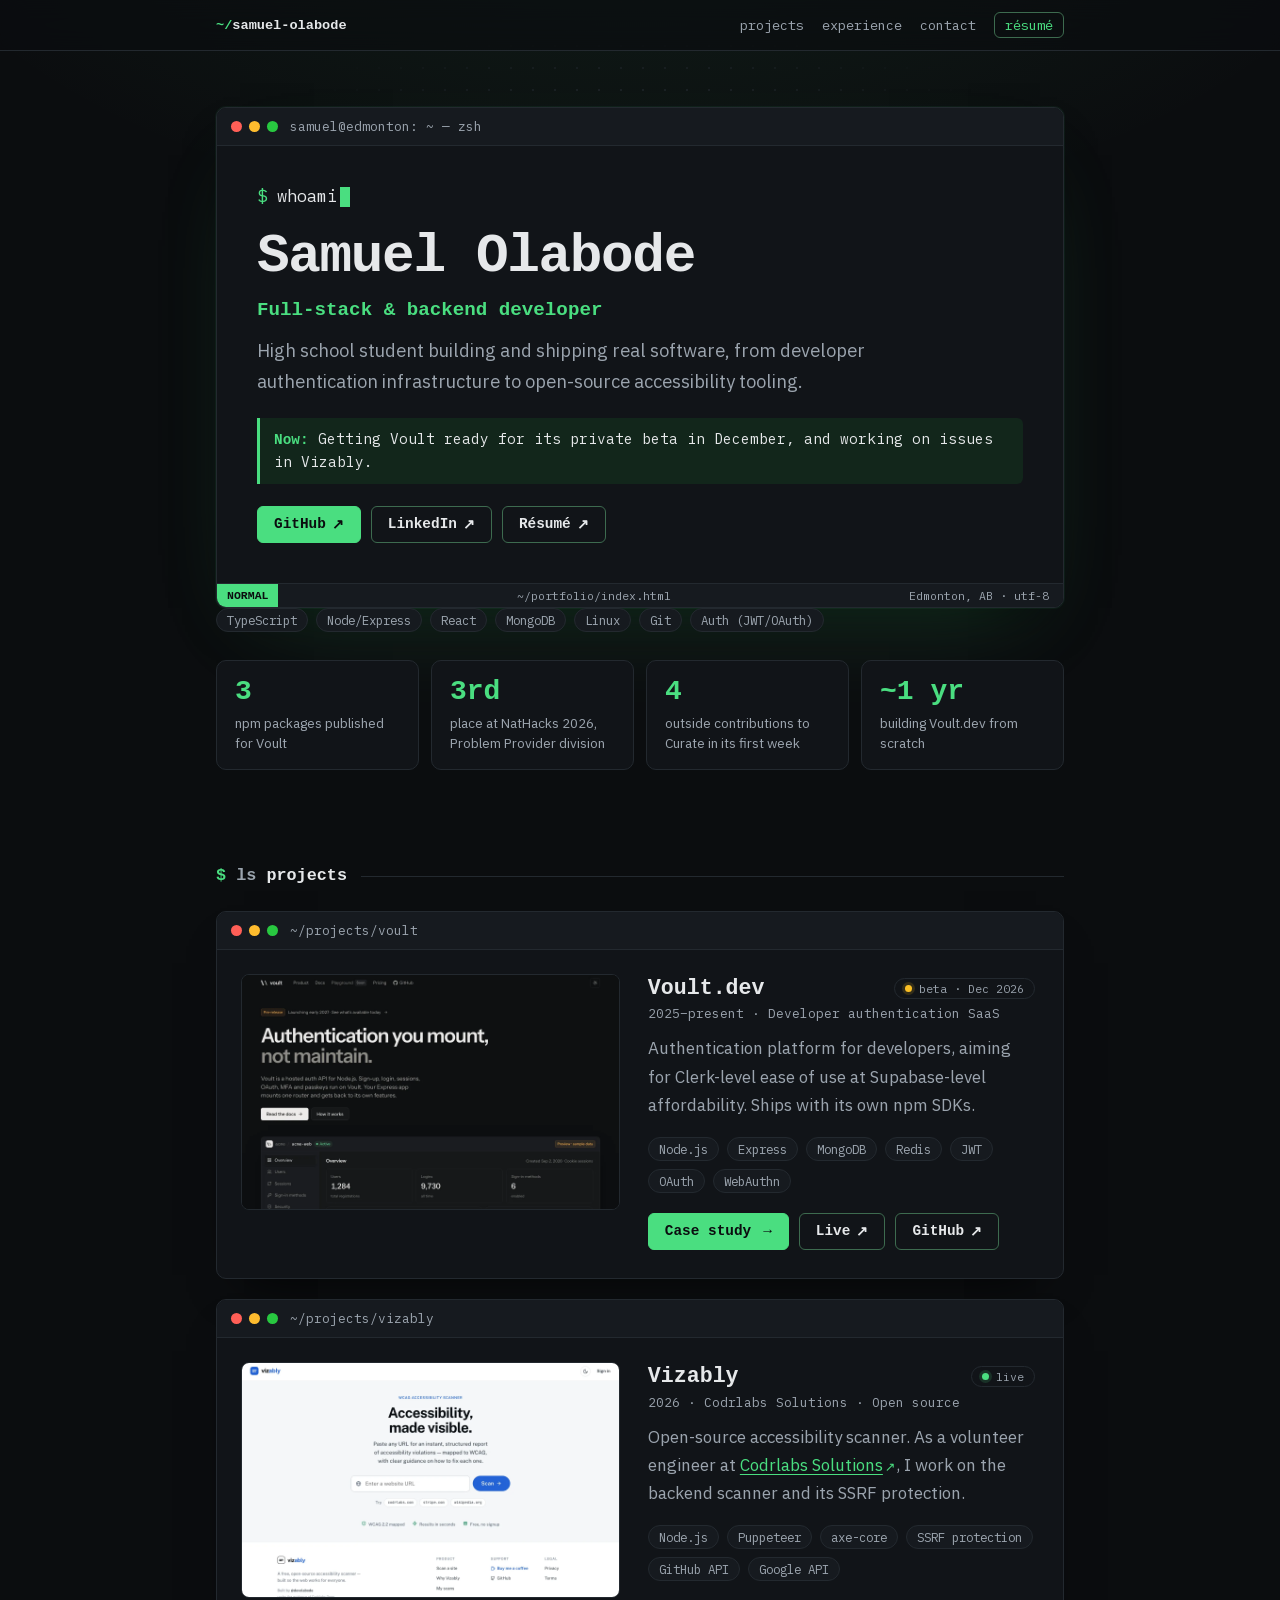
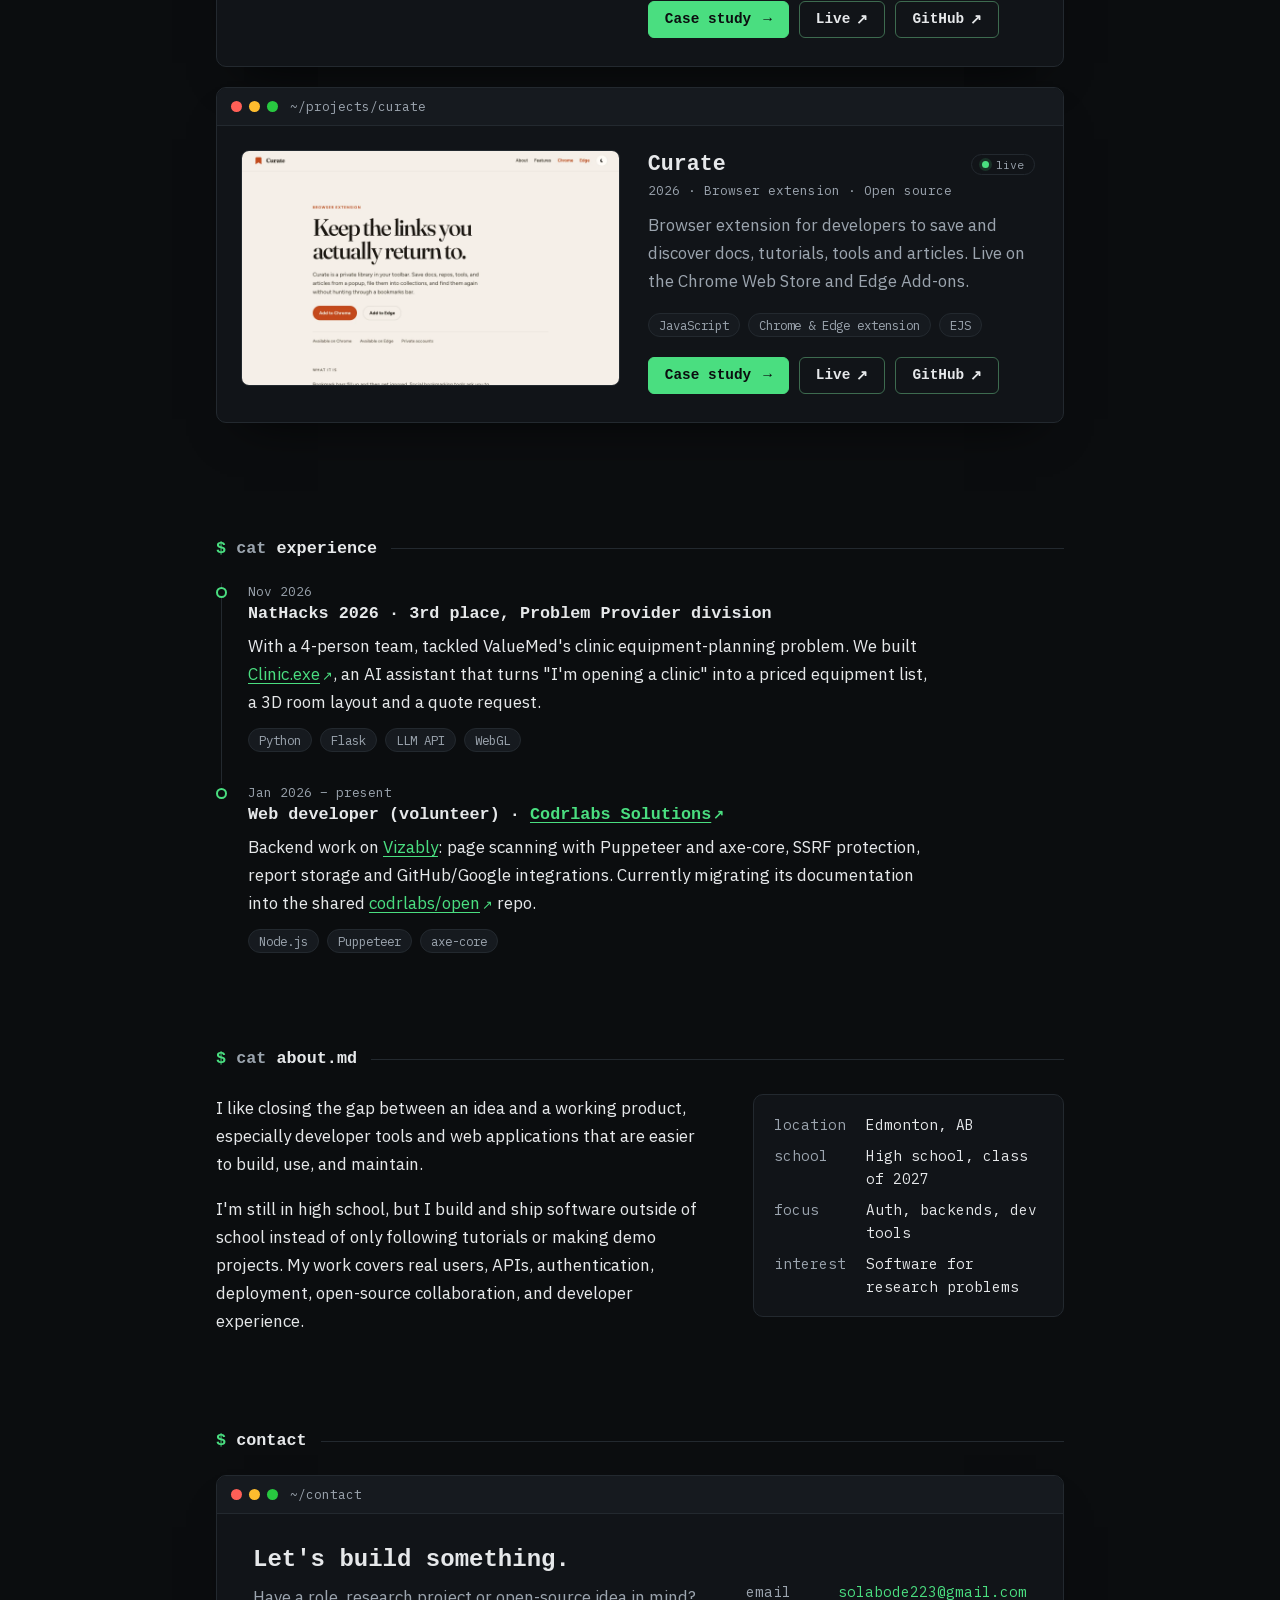
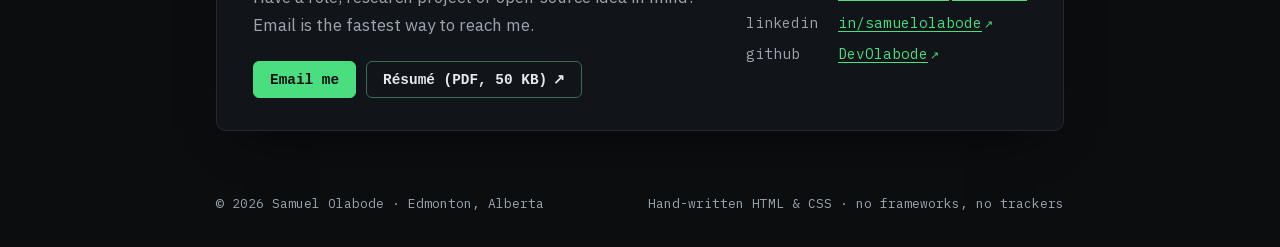
==== commit 56a5b85a: "Refactor project pages for consistency and accessibility Updated project HTML files to include a ski" ====
--- a/index.html
+++ b/index.html
@@ -39,90 +39,110 @@
 </head>
 <body>
 
-  <!-- Nav and footer are repeated on every page (this file and projects/*/index.html). Keep them in sync. -->
-  <nav class="wrap nav" aria-label="Main">
-    <a class="brand" href="/"><span class="ps" aria-hidden="true">~/</span>samuel-olabode</a>
-    <ul>
-      <li><a href="/#projects">projects</a></li>
-      <li><a href="/#experience">experience</a></li>
-      <li><a href="/#contact">contact</a></li>
-      <li><a href="/assets/resume.pdf">résumé</a></li>
-    </ul>
-  </nav>
-
-  <header class="wrap hero">
-    <div class="term">
-      <div class="bar" aria-hidden="true"><span class="dots"><i></i><i></i><i></i></span><span>samuel@edmonton: ~</span></div>
-      <div class="body">
-        <p class="cmd"><span class="ps">$</span> <span class="typed">whoami</span><span class="cursor" aria-hidden="true"></span></p>
-        <h1>Samuel Olabode</h1>
-        <p class="lead">High school student and full-stack/backend developer building software products and contributing to open-source projects.</p>
-        <p class="now"><b>Now:</b> Getting Voult ready for its private beta in December, and working on issues in Vizably.</p>
-        <div class="actions">
-          <a class="btn btn-primary" href="https://github.com/DevOlabode" rel="me">GitHub <span aria-hidden="true">↗</span></a>
-          <a class="btn" href="https://www.linkedin.com/in/samuelolabode/" rel="me">LinkedIn <span aria-hidden="true">↗</span></a>
-        </div>
+  <!-- Skip link, nav and footer are repeated on every page (this file and projects/*/index.html). Keep them in sync. -->
+  <a class="skip" href="#main">Skip to content</a>
+  <header class="topbar">
+    <nav class="wrap nav" aria-label="Main">
+      <a class="brand" href="/"><span class="ps" aria-hidden="true">~/</span>samuel-olabode</a>
+      <ul>
+        <li><a href="/#projects">projects</a></li>
+        <li><a href="/#experience">experience</a></li>
+        <li><a href="/#contact">contact</a></li>
+        <li><a class="nav-cta" href="/assets/resume.pdf" target="_blank" rel="noopener">résumé</a></li>
+      </ul>
+    </nav>
+  </header>
+
+  <main id="main">
+    <section class="wrap hero">
+      <div class="term">
+        <div class="bar" aria-hidden="true"><span class="dots"><i></i><i></i><i></i></span><span>samuel@edmonton: ~ — zsh</span></div>
+        <div class="body">
+          <p class="cmd"><span class="ps">$</span> <span class="typed">whoami</span><span class="cursor" aria-hidden="true"></span></p>
+          <h1>Samuel Olabode</h1>
+          <p class="role">Full-stack &amp; backend developer</p>
+          <p class="lead">High school student building and shipping real software, from developer authentication infrastructure to open-source accessibility tooling.</p>
+          <p class="now"><b>Now:</b> Getting Voult ready for its private beta in December, and working on issues in Vizably.</p>
+          <div class="actions">
+            <a class="btn btn-primary" href="https://github.com/DevOlabode" target="_blank" rel="me noopener">GitHub <span aria-hidden="true">↗</span></a>
+            <a class="btn" href="https://www.linkedin.com/in/samuelolabode/" target="_blank" rel="me noopener">LinkedIn <span aria-hidden="true">↗</span></a>
+            <a class="btn" href="/assets/resume.pdf" target="_blank" rel="noopener">Résumé <span aria-hidden="true">↗</span></a>
+          </div>
+        </div>
+        <div class="statusline" aria-hidden="true"><span class="mode">NORMAL</span><span class="file">~/portfolio/index.html</span><span>Edmonton, AB · utf-8</span></div>
       </div>
-    </div>
-    <ul class="pills skills" aria-label="Skills">
-      <li>TypeScript</li><li>Node/Express</li><li>React</li><li>MongoDB</li><li>Linux</li><li>Git</li><li>Auth (JWT/OAuth)</li>
-    </ul>
-  </header>
-
-  <main>
+
+      <ul class="pills skills" aria-label="Skills">
+        <li>TypeScript</li><li>Node/Express</li><li>React</li><li>MongoDB</li><li>Linux</li><li>Git</li><li>Auth (JWT/OAuth)</li>
+      </ul>
+
+      <ul class="stats" aria-label="Highlights">
+        <li><b>3</b><span>npm packages published for Voult</span></li>
+        <li><b>3rd</b><span>place at NatHacks 2026, Problem Provider division</span></li>
+        <li><b>4</b><span>outside contributions to Curate in its first week</span></li>
+        <li><b>~1 yr</b><span>building Voult.dev from scratch</span></li>
+      </ul>
+    </section>
+
     <section id="projects" class="wrap" aria-labelledby="projects-h">
       <h2 id="projects-h"><span><span aria-hidden="true"><span class="ps">$</span> <span class="muted">ls</span> </span>projects</span></h2>
 
-      <article class="term pane">
+      <article class="term pane card">
         <div class="bar" aria-hidden="true"><span class="dots"><i></i><i></i><i></i></span><span>~/projects/voult</span></div>
-        <div class="shot" data-label="~/voult"><img src="/assets/voult.webp" alt="Screenshot of Voult.dev" width="1600" height="1000" loading="lazy" decoding="async" onerror="this.remove()"></div>
-        <div class="body">
-          <h3>Voult.dev</h3>
-          <p class="meta">2025–present · Developer authentication SaaS</p>
-          <p class="sub">Authentication platform for developers, aiming for Clerk-level ease of use at Supabase-level affordability. Private beta in December 2026.</p>
-          <ul class="pills" aria-label="Tech">
-            <li>Node.js</li><li>Express</li><li>MongoDB</li><li>Redis</li><li>JWT</li><li>OAuth</li><li>WebAuthn</li>
-          </ul>
-          <div class="actions">
-            <a class="btn btn-primary" href="/projects/voult/">Case study<span class="sr-only"> for Voult.dev</span> <span aria-hidden="true">→</span></a>
-            <a class="btn" href="https://voult.dev">Live <span class="sr-only">site for Voult.dev</span><span aria-hidden="true">↗</span></a>
-            <a class="btn" href="https://github.com/voult-dev/voult">GitHub <span class="sr-only">repository for Voult.dev</span><span aria-hidden="true">↗</span></a>
+        <div class="split">
+          <div class="shot" data-label="~/voult"><img src="/assets/voult.webp" alt="Screenshot of Voult.dev" width="1600" height="1000" loading="lazy" decoding="async" onerror="this.remove()"></div>
+          <div class="body">
+            <div class="card-head"><h3><a href="/projects/voult/">Voult.dev</a></h3><span class="badge soon">beta · Dec 2026</span></div>
+            <p class="meta">2025–present · Developer authentication SaaS</p>
+            <p class="sub">Authentication platform for developers, aiming for Clerk-level ease of use at Supabase-level affordability. Ships with its own npm SDKs.</p>
+            <ul class="pills" aria-label="Tech">
+              <li>Node.js</li><li>Express</li><li>MongoDB</li><li>Redis</li><li>JWT</li><li>OAuth</li><li>WebAuthn</li>
+            </ul>
+            <div class="actions">
+              <a class="btn btn-primary" href="/projects/voult/">Case study<span class="sr-only"> for Voult.dev</span> <span aria-hidden="true">→</span></a>
+              <a class="btn" href="https://voult.dev" target="_blank" rel="noopener">Live <span class="sr-only">site for Voult.dev</span><span aria-hidden="true">↗</span></a>
+              <a class="btn" href="https://github.com/voult-dev/voult" target="_blank" rel="noopener">GitHub <span class="sr-only">repository for Voult.dev</span><span aria-hidden="true">↗</span></a>
+            </div>
           </div>
         </div>
       </article>
 
-      <article class="term pane">
+      <article class="term pane card">
         <div class="bar" aria-hidden="true"><span class="dots"><i></i><i></i><i></i></span><span>~/projects/vizably</span></div>
-        <div class="shot" data-label="~/vizably"><img src="/assets/vizably.webp" alt="Screenshot of Vizably" width="1600" height="1000" loading="lazy" decoding="async" onerror="this.remove()"></div>
-        <div class="body">
-          <h3>Vizably</h3>
-          <p class="meta">2026 · Codrlabs Solutions · Open source</p>
-          <p class="sub">Open-source accessibility scanning platform. I've contributed as a volunteer engineer at <a href="https://github.com/codrlabs">Codrlabs Solutions</a> since early 2026, mostly on the backend scanner and its SSRF protection.</p>
-          <ul class="pills" aria-label="Tech">
-            <li>Node.js</li><li>Puppeteer</li><li>axe-core</li><li>SSRF protection</li><li>GitHub API</li><li>Google API</li>
-          </ul>
-          <div class="actions">
-            <a class="btn btn-primary" href="/projects/vizably/">Case study<span class="sr-only"> for Vizably</span> <span aria-hidden="true">→</span></a>
-            <a class="btn" href="https://vizably.vercel.app">Live <span class="sr-only">site for Vizably</span><span aria-hidden="true">↗</span></a>
-            <a class="btn" href="https://github.com/codrlabs/vizably">GitHub <span class="sr-only">repository for Vizably</span><span aria-hidden="true">↗</span></a>
+        <div class="split">
+          <div class="shot" data-label="~/vizably"><img src="/assets/vizably.webp" alt="Screenshot of Vizably" width="1600" height="1000" loading="lazy" decoding="async" onerror="this.remove()"></div>
+          <div class="body">
+            <div class="card-head"><h3><a href="/projects/vizably/">Vizably</a></h3><span class="badge">live</span></div>
+            <p class="meta">2026 · Codrlabs Solutions · Open source</p>
+            <p class="sub">Open-source accessibility scanner. As a volunteer engineer at <a href="https://github.com/codrlabs" target="_blank" rel="noopener">Codrlabs Solutions</a>, I work on the backend scanner and its SSRF protection.</p>
+            <ul class="pills" aria-label="Tech">
+              <li>Node.js</li><li>Puppeteer</li><li>axe-core</li><li>SSRF protection</li><li>GitHub API</li><li>Google API</li>
+            </ul>
+            <div class="actions">
+              <a class="btn btn-primary" href="/projects/vizably/">Case study<span class="sr-only"> for Vizably</span> <span aria-hidden="true">→</span></a>
+              <a class="btn" href="https://vizably.vercel.app" target="_blank" rel="noopener">Live <span class="sr-only">site for Vizably</span><span aria-hidden="true">↗</span></a>
+              <a class="btn" href="https://github.com/codrlabs/vizably" target="_blank" rel="noopener">GitHub <span class="sr-only">repository for Vizably</span><span aria-hidden="true">↗</span></a>
+            </div>
           </div>
         </div>
       </article>
 
-      <article class="term pane">
+      <article class="term pane card">
         <div class="bar" aria-hidden="true"><span class="dots"><i></i><i></i><i></i></span><span>~/projects/curate</span></div>
-        <div class="shot" data-label="~/curate"><img src="/assets/curate.webp" alt="Screenshot of Curate" width="1600" height="1000" loading="lazy" decoding="async" onerror="this.remove()"></div>
-        <div class="body">
-          <h3>Curate</h3>
-          <p class="meta">2026 · Browser extension · Open source</p>
-          <p class="sub">Browser extension for developers to save and discover docs, tutorials, tools and articles. Live on the Chrome Web Store and Edge Add-ons.</p>
-          <ul class="pills" aria-label="Tech">
-            <li>JavaScript</li><li>Chrome &amp; Edge extension</li><li>EJS</li>
-          </ul>
-          <div class="actions">
-            <a class="btn btn-primary" href="/projects/curate/">Case study<span class="sr-only"> for Curate</span> <span aria-hidden="true">→</span></a>
-            <a class="btn" href="https://curate-eight-omega.vercel.app">Live <span class="sr-only">site for Curate</span><span aria-hidden="true">↗</span></a>
-            <a class="btn" href="https://github.com/DevOlabode/curate">GitHub <span class="sr-only">repository for Curate</span><span aria-hidden="true">↗</span></a>
+        <div class="split">
+          <div class="shot" data-label="~/curate"><img src="/assets/curate.webp" alt="Screenshot of Curate" width="1600" height="1000" loading="lazy" decoding="async" onerror="this.remove()"></div>
+          <div class="body">
+            <div class="card-head"><h3><a href="/projects/curate/">Curate</a></h3><span class="badge">live</span></div>
+            <p class="meta">2026 · Browser extension · Open source</p>
+            <p class="sub">Browser extension for developers to save and discover docs, tutorials, tools and articles. Live on the Chrome Web Store and Edge Add-ons.</p>
+            <ul class="pills" aria-label="Tech">
+              <li>JavaScript</li><li>Chrome &amp; Edge extension</li><li>EJS</li>
+            </ul>
+            <div class="actions">
+              <a class="btn btn-primary" href="/projects/curate/">Case study<span class="sr-only"> for Curate</span> <span aria-hidden="true">→</span></a>
+              <a class="btn" href="https://curate-eight-omega.vercel.app" target="_blank" rel="noopener">Live <span class="sr-only">site for Curate</span><span aria-hidden="true">↗</span></a>
+              <a class="btn" href="https://github.com/DevOlabode/curate" target="_blank" rel="noopener">GitHub <span class="sr-only">repository for Curate</span><span aria-hidden="true">↗</span></a>
+            </div>
           </div>
         </div>
       </article>
@@ -134,38 +154,62 @@
         <!-- ADD NEW EXPERIENCE HERE: copy one item, paste it at the top, edit it -->
         <li>
           <time datetime="2026-11">Nov 2026</time>
-          <div>
-            <h3>NatHacks 2026 · 3rd place, Problem Provider division</h3>
-            <p>With a 4-person team, tackled ValueMed's clinic equipment-planning problem. We built <a href="https://github.com/achubakha/clinic.exe">Clinic.exe</a>, an AI assistant that turns "I'm opening a clinic" into a priced equipment list, a 3D room layout and a quote request. Python, Flask and an LLM API.</p>
-          </div>
+          <h3>NatHacks 2026 · 3rd place, Problem Provider division</h3>
+          <p>With a 4-person team, tackled ValueMed's clinic equipment-planning problem. We built <a href="https://github.com/achubakha/clinic.exe" target="_blank" rel="noopener">Clinic.exe</a>, an AI assistant that turns "I'm opening a clinic" into a priced equipment list, a 3D room layout and a quote request.</p>
+          <ul class="pills" aria-label="Tech"><li>Python</li><li>Flask</li><li>LLM API</li><li>WebGL</li></ul>
         </li>
         <li>
-          <time datetime="2026-01">Jan 2026 – now</time>
-          <div>
-            <h3>Web developer (volunteer), <a href="https://github.com/codrlabs">Codrlabs Solutions</a></h3>
-            <p>Backend work on <a href="/projects/vizably/">Vizably</a>: page scanning with Puppeteer and axe-core, SSRF protection, report storage and GitHub/Google integrations. Currently migrating its documentation into the shared <a href="https://github.com/codrlabs/open">codrlabs/open</a> repo.</p>
-          </div>
+          <time datetime="2026-01">Jan 2026 – present</time>
+          <h3>Web developer (volunteer) · <a href="https://github.com/codrlabs" target="_blank" rel="noopener">Codrlabs Solutions</a></h3>
+          <p>Backend work on <a href="/projects/vizably/">Vizably</a>: page scanning with Puppeteer and axe-core, SSRF protection, report storage and GitHub/Google integrations. Currently migrating its documentation into the shared <a href="https://github.com/codrlabs/open" target="_blank" rel="noopener">codrlabs/open</a> repo.</p>
+          <ul class="pills" aria-label="Tech"><li>Node.js</li><li>Puppeteer</li><li>axe-core</li></ul>
         </li>
       </ul>
     </section>
 
-    <section id="about" class="wrap about" aria-labelledby="about-h">
+    <section id="about" class="wrap" aria-labelledby="about-h">
       <h2 id="about-h"><span><span aria-hidden="true"><span class="ps">$</span> <span class="muted">cat</span> </span>about<span aria-hidden="true">.md</span></span></h2>
-      <p>I like closing the gap between an idea and a working product, especially developer tools and web applications that are easier to build, use, and maintain. I'm still in high school, but I build and ship software outside of school instead of only following tutorials or making demo projects. My work covers real users, APIs, authentication, deployment, open-source collaboration, and developer experience.</p>
+      <div class="about-grid">
+        <div class="prose">
+          <p>I like closing the gap between an idea and a working product, especially developer tools and web applications that are easier to build, use, and maintain.</p>
+          <p>I'm still in high school, but I build and ship software outside of school instead of only following tutorials or making demo projects. My work covers real users, APIs, authentication, deployment, open-source collaboration, and developer experience.</p>
+        </div>
+        <dl class="kv facts">
+          <dt>location</dt><dd>Edmonton, AB</dd>
+          <dt>school</dt><dd>High school, class of 2027</dd>
+          <dt>focus</dt><dd>Auth, backends, dev tools</dd>
+          <dt>interest</dt><dd>Software for research problems</dd>
+        </dl>
+      </div>
     </section>
 
     <section id="contact" class="wrap" aria-labelledby="contact-h">
       <h2 id="contact-h"><span><span aria-hidden="true"><span class="ps">$</span> </span>contact</span></h2>
-      <dl class="contact">
-        <dt>email</dt><dd><a href="mailto:solabode223@gmail.com">solabode223@gmail.com</a></dd>
-        <dt>linkedin</dt><dd><a href="https://www.linkedin.com/in/samuelolabode/" rel="me">linkedin.com/in/samuelolabode</a></dd>
-        <dt>github</dt><dd><a href="https://github.com/DevOlabode" rel="me">github.com/DevOlabode</a></dd>
-        <dt>résumé</dt><dd><a href="/assets/resume.pdf">resume.pdf</a> <span class="muted">(PDF, 50 KB)</span></dd>
-      </dl>
+      <div class="term cta">
+        <div class="bar" aria-hidden="true"><span class="dots"><i></i><i></i><i></i></span><span>~/contact</span></div>
+        <div class="body">
+          <div>
+            <h3>Let's build something.</h3>
+            <p>Have a role, research project or open-source idea in mind? Email is the fastest way to reach me.</p>
+            <div class="actions">
+              <a class="btn btn-primary" href="mailto:solabode223@gmail.com">Email me</a>
+              <a class="btn" href="/assets/resume.pdf" target="_blank" rel="noopener">Résumé (PDF, 50 KB) <span aria-hidden="true">↗</span></a>
+            </div>
+          </div>
+          <dl class="kv">
+            <dt>email</dt><dd><a href="mailto:solabode223@gmail.com">solabode223@gmail.com</a></dd>
+            <dt>linkedin</dt><dd><a href="https://www.linkedin.com/in/samuelolabode/" target="_blank" rel="me noopener">in/samuelolabode</a></dd>
+            <dt>github</dt><dd><a href="https://github.com/DevOlabode" target="_blank" rel="me noopener">DevOlabode</a></dd>
+          </dl>
+        </div>
+      </div>
     </section>
   </main>
 
-  <footer class="wrap">© 2026 Samuel Olabode · Edmonton, Alberta</footer>
+  <footer class="wrap">
+    <span>© 2026 Samuel Olabode · Edmonton, Alberta</span>
+    <span>Hand-written HTML &amp; CSS · no frameworks, no trackers</span>
+  </footer>
 
 </body>
 </html>
--- a/assets/site.css
+++ b/assets/site.css
@@ -12,45 +12,66 @@
   --muted: #9ba4ae;
   --accent: #4ade80;
   --accent-soft: #12261b;
+  --amber: #fbbf24;
   --mono: "Plex Mono", ui-monospace, SFMono-Regular, Menlo, Consolas, monospace;
   --sans: "Plex Sans", system-ui, -apple-system, "Segoe UI", sans-serif;
   --radius: 10px;
+  --max: 56rem;
   color-scheme: dark;
 }
 
 *, *::before, *::after { box-sizing: border-box; }
-html { -webkit-text-size-adjust: 100%; scroll-behavior: smooth; }
+html { -webkit-text-size-adjust: 100%; scroll-behavior: smooth; scroll-padding-top: 80px; }
 body {
   margin: 0;
-  background: var(--bg);
   color: var(--text);
   font: 400 1.0625rem/1.65 var(--sans);
-}
+  background: radial-gradient(1100px 560px at 50% -160px, rgb(74 222 128 / .09), transparent 70%) no-repeat, var(--bg);
+}
+::selection { background: var(--accent); color: var(--bg); }
 h1, h2, h3 { font-family: var(--mono); font-weight: 600; line-height: 1.2; margin: 0; }
 p { margin: 0; }
 a { color: var(--accent); text-underline-offset: 3px; text-decoration-thickness: 1px; }
 a:hover { text-decoration-thickness: 2px; }
+a[target="_blank"]:not(.btn, .nav-cta)::after { content: "↗" / ""; display: inline-block; margin-left: 2px; font-size: .75em; }
 :focus-visible { outline: 2px solid var(--accent); outline-offset: 3px; border-radius: 4px; }
 code { font: .9em var(--mono); color: var(--text); }
 .sr-only { position: absolute; width: 1px; height: 1px; padding: 0; margin: -1px; overflow: hidden; clip: rect(0 0 0 0); white-space: nowrap; border: 0; }
 .ps { color: var(--accent); }
 .muted { color: var(--muted); }
-
-.wrap { max-width: 52rem; margin-inline: auto; padding-inline: 16px; }
-
-/* Nav */
+.skip {
+  position: absolute; left: 16px; top: -100px; z-index: 20;
+  padding: 8px 14px; border-radius: 6px;
+  background: var(--accent); color: var(--bg); font: 600 .9rem var(--mono); text-decoration: none;
+}
+.skip:focus { top: 12px; }
+
+.wrap { max-width: var(--max); margin-inline: auto; padding-inline: 16px; }
+
+/* Top bar */
+.topbar { border-bottom: 1px solid var(--border); background: rgb(11 13 15 / .85); }
+@supports (backdrop-filter: blur(1px)) or (-webkit-backdrop-filter: blur(1px)) {
+  .topbar { background: rgb(11 13 15 / .6); -webkit-backdrop-filter: blur(12px); backdrop-filter: blur(12px); }
+}
 .nav {
   display: flex; flex-wrap: wrap; align-items: center; justify-content: space-between;
-  gap: 6px 20px; padding-block: 18px;
+  gap: 8px 20px; padding-block: 14px;
   font: .85rem var(--mono);
 }
 .nav a { color: var(--muted); text-decoration: none; }
 .nav a:hover { color: var(--text); }
 .nav .brand { color: var(--text); font-weight: 600; }
-.nav ul { display: flex; flex-wrap: wrap; gap: 4px 18px; margin: 0; padding: 0; list-style: none; }
-
-/* Terminal chrome, shared by the intro window and project panes */
-.term { background: var(--surface); border: 1px solid var(--border); border-radius: var(--radius); overflow: hidden; }
+.nav ul { display: flex; flex-wrap: wrap; align-items: center; gap: 4px 18px; margin: 0; padding: 0; list-style: none; }
+.nav .nav-cta { color: var(--accent); border: 1px solid var(--border-hi); border-radius: 6px; padding: 3px 10px; }
+.nav .nav-cta:hover { color: var(--accent); border-color: var(--accent); background: var(--accent-soft); }
+
+/* Terminal chrome */
+.term {
+  background: var(--surface);
+  border: 1px solid var(--border); border-radius: var(--radius);
+  overflow: hidden;
+  box-shadow: 0 24px 48px -28px rgb(0 0 0 / .8);
+}
 .bar {
   display: flex; align-items: center; gap: 12px;
   padding: 10px 14px;
@@ -58,14 +79,21 @@
   border-bottom: 1px solid var(--border);
   font: .8rem var(--mono); color: var(--muted);
 }
-.dots { display: flex; gap: 7px; }
+.dots { display: flex; gap: 7px; flex: none; }
 .dots i { width: 11px; height: 11px; border-radius: 50%; background: #ff5f57; }
 .dots i:nth-child(2) { background: #febc2e; }
 .dots i:nth-child(3) { background: #28c840; }
 .bar span:last-child { overflow: hidden; text-overflow: ellipsis; white-space: nowrap; }
 
-/* Intro */
-.hero { padding-top: 16px; }
+/* Hero */
+.hero { position: relative; padding-top: 32px; }
+.hero::before {
+  content: ""; position: absolute; z-index: -1; inset: -60px 0 auto; height: 560px; pointer-events: none;
+  background: radial-gradient(var(--border) 1px, transparent 1px) 0 0 / 22px 22px;
+  -webkit-mask-image: radial-gradient(ellipse 60% 55% at 50% 40%, #000 20%, transparent 75%);
+  mask-image: radial-gradient(ellipse 60% 55% at 50% 40%, #000 20%, transparent 75%);
+}
+.hero .term { box-shadow: 0 0 0 1px rgb(74 222 128 / .06), 0 40px 90px -40px rgb(74 222 128 / .22), 0 24px 48px -24px rgb(0 0 0 / .8); }
 .hero .body { padding: 24px 20px 28px; }
 .cmd { font-family: var(--mono); color: var(--muted); margin-bottom: 14px; }
 .typed {
@@ -85,9 +113,11 @@
 @media (prefers-reduced-motion: reduce) {
   .typed, .cursor { animation: none; }
   html { scroll-behavior: auto; }
-}
-h1 { font-size: clamp(1.9rem, 7.5vw, 3rem); letter-spacing: -.02em; margin-bottom: 12px; }
-.lead { font-size: 1.15rem; color: var(--muted); max-width: 36em; }
+  * { transition: none !important; }
+}
+h1 { font-size: clamp(2rem, 8vw, 3.4rem); letter-spacing: -.025em; margin-bottom: 10px; }
+.role { font: 600 clamp(1rem, 3.6vw, 1.2rem) var(--mono); color: var(--accent); margin-bottom: 14px; }
+.lead { font-size: 1.15rem; color: var(--muted); max-width: 34em; }
 .now {
   margin-top: 22px; padding: 10px 14px;
   font: .9rem/1.55 var(--mono);
@@ -96,7 +126,25 @@
   border-radius: 0 6px 6px 0;
 }
 .now b { color: var(--accent); font-weight: 600; }
-
+.statusline {
+  display: flex; justify-content: space-between; gap: 12px;
+  background: var(--bar); border-top: 1px solid var(--border);
+  font: .72rem/1 var(--mono); color: var(--muted);
+}
+.statusline span { padding: 6px 0; }
+.statusline .mode { padding-inline: 10px; background: var(--accent); color: var(--bg); font-weight: 600; }
+.statusline .file { display: none; }
+.statusline span:last-child { padding-right: 14px; }
+
+.skills { margin-top: 24px; }
+.skills li { color: var(--text); }
+
+.stats { display: grid; grid-template-columns: repeat(2, minmax(0, 1fr)); gap: 12px; margin: 28px 0 0; padding: 0; list-style: none; }
+.stats li { padding: 16px 18px; background: var(--surface); border: 1px solid var(--border); border-radius: var(--radius); }
+.stats b { display: block; font: 600 1.75rem/1.1 var(--mono); color: var(--accent); }
+.stats span { display: block; margin-top: 6px; font-size: .85rem; line-height: 1.45; color: var(--muted); }
+
+/* Buttons and pills */
 .actions { display: flex; flex-wrap: wrap; gap: 10px; margin-top: 22px; }
 .btn {
   display: inline-flex; align-items: center; gap: 6px;
@@ -106,11 +154,11 @@
   color: var(--text);
   border: 1px solid var(--border-hi);
   border-radius: 6px;
-  transition: border-color .15s, background-color .15s;
+  transition: border-color .15s, background-color .15s, box-shadow .15s;
 }
 .btn:hover { border-color: var(--accent); background: var(--accent-soft); }
 .btn-primary { background: var(--accent); border-color: var(--accent); color: var(--bg); }
-.btn-primary:hover { background: #6ee7a0; border-color: #6ee7a0; }
+.btn-primary:hover { background: #6ee7a0; border-color: #6ee7a0; box-shadow: 0 0 0 4px rgb(74 222 128 / .15); }
 
 .pills { display: flex; flex-wrap: wrap; gap: 8px; padding: 0; margin: 0; list-style: none; }
 .pills li {
@@ -118,74 +166,145 @@
   padding: 3px 10px;
   background: var(--bar); border: 1px solid var(--border); border-radius: 999px;
 }
-.skills { margin-top: 16px; }
-.skills li { color: var(--text); }
+
+.badge {
+  display: inline-flex; align-items: center; gap: 7px; flex: none;
+  padding: 2px 10px;
+  font: .72rem var(--mono); color: var(--muted);
+  border: 1px solid var(--border); border-radius: 999px;
+}
+.badge::before { content: ""; width: 7px; height: 7px; border-radius: 50%; background: var(--accent); box-shadow: 0 0 0 3px rgb(74 222 128 / .15); }
+.badge.soon::before { background: var(--amber); box-shadow: 0 0 0 3px rgb(251 191 36 / .15); }
 
 /* Sections */
-section { padding-top: 64px; }
+section { padding-top: 72px; }
 h2 {
   display: flex; align-items: center; gap: 14px;
   font-size: 1.05rem; margin-bottom: 24px;
 }
 h2::after { content: ""; flex: 1; height: 1px; background: var(--border); }
 
-/* Project panes */
-.pane { margin-bottom: 24px; transition: border-color .15s; }
-.pane:hover { border-color: var(--border-hi); }
+/* Project cards (home) and panes (case studies) */
+.pane { margin-bottom: 20px; }
+.card { transition: border-color .2s, box-shadow .2s; }
+.card:hover { border-color: var(--border-hi); box-shadow: 0 0 0 1px rgb(74 222 128 / .08), 0 28px 56px -30px rgb(74 222 128 / .3); }
 .shot {
-  position: relative; aspect-ratio: 16 / 10;
+  position: relative; aspect-ratio: 16 / 10; overflow: hidden;
   border-bottom: 1px solid var(--border);
-  background: radial-gradient(var(--border) 1px, transparent 1px) 0 0 / 18px 18px, var(--bg);
+  background:
+    radial-gradient(60% 70% at 50% 50%, rgb(74 222 128 / .07), transparent 70%),
+    radial-gradient(var(--border) 1px, transparent 1px) 0 0 / 18px 18px,
+    var(--bg);
 }
 /* Cover shown until the screenshot in assets/ exists (the img removes itself on 404) */
 .shot::before {
   content: attr(data-label) / "";
   position: absolute; inset: 0;
   display: grid; place-items: center;
-  font: 600 clamp(1.4rem, 6vw, 2.4rem) var(--mono); color: var(--border-hi);
+  font: 600 clamp(1.3rem, 5vw, 2.2rem) var(--mono); color: var(--border-hi);
 }
 .shot img { position: absolute; inset: 0; width: 100%; height: 100%; object-fit: cover; }
 .pane .body { padding: 20px; }
-.pane h3 { font-size: 1.3rem; }
+.card-head { display: flex; flex-wrap: wrap; align-items: center; justify-content: space-between; gap: 6px 12px; }
+.card h3 { font-size: 1.35rem; }
+.card h3 a { color: var(--text); text-decoration: none; }
+.card h3 a:hover { color: var(--accent); }
 .meta { font: .8rem var(--mono); color: var(--muted); margin-top: 4px; }
 .sub { color: var(--muted); margin: 12px 0 18px; }
-dl { margin: 0; }
-dt { font: 600 .75rem var(--mono); text-transform: uppercase; letter-spacing: .08em; color: var(--accent); }
-dd { margin: 2px 0 14px; }
-.pane .pills { margin-top: 4px; }
-
-/* Project page */
-.page-head { padding-top: 24px; margin-bottom: 32px; }
-.page-head .meta { font-size: .85rem; }
+
+/* Problem / Decision / Built / Result */
+.story { margin: 0; }
+.story dt { font: 600 .75rem var(--mono); text-transform: uppercase; letter-spacing: .08em; color: var(--accent); }
+.story dd { margin: 2px 0 16px; }
+.story dd:last-of-type { margin-bottom: 0; }
+
+/* Key/value lists (about facts, contact, overview) */
+.kv { display: grid; margin: 0; font: .9rem/1.6 var(--mono); }
+.kv dt { color: var(--muted); }
+.kv dd { margin: 0 0 10px; overflow-wrap: anywhere; }
+.kv.stacked dt { font-size: .72rem; text-transform: uppercase; letter-spacing: .08em; }
+.kv.stacked dd { margin-bottom: 14px; }
+.kv.stacked dd:last-of-type { margin-bottom: 0; }
+
+/* Experience timeline */
+.xp { list-style: none; margin: 0; padding: 0; }
+.xp > li { position: relative; margin-left: 5px; padding: 0 0 32px 26px; border-left: 1px solid var(--border); }
+.xp > li:last-child { border-left-color: transparent; padding-bottom: 0; }
+.xp > li::before {
+  content: ""; position: absolute; left: -6px; top: 4px;
+  width: 11px; height: 11px; border-radius: 50%;
+  background: var(--bg); border: 2px solid var(--accent);
+}
+.xp time { display: block; font: .8rem var(--mono); color: var(--muted); }
+.xp h3 { font-size: 1.05rem; margin: 4px 0 8px; }
+.xp p { max-width: 40em; }
+.xp .pills { margin-top: 12px; }
+
+/* About */
+.about-grid { display: grid; gap: 24px; }
+.prose p { max-width: 38em; }
+.prose p + p { margin-top: 1em; }
+.facts { padding: 18px 20px; background: var(--surface); border: 1px solid var(--border); border-radius: var(--radius); align-self: start; }
+
+/* Contact */
+.cta .body { display: grid; gap: 28px; padding: 24px 20px; }
+.cta h3 { font-size: 1.5rem; margin-bottom: 8px; }
+.cta p { color: var(--muted); max-width: 30em; }
+
+/* Case study page */
+.page-head { padding-top: 32px; margin-bottom: 28px; }
+.page-head .head-row { display: flex; flex-wrap: wrap; align-items: center; gap: 8px 14px; }
+.page-head h1 { margin-bottom: 0; }
+.page-head .meta { font-size: .85rem; margin-top: 8px; }
 .page-head .sub { font-size: 1.15rem; max-width: 36em; margin-bottom: 0; }
-.back { display: inline-block; margin-top: 8px; font: .9rem var(--mono); }
-
-/* Experience */
-.xp { list-style: none; margin: 0; padding: 0; }
-.xp li { padding: 18px 0; border-top: 1px dashed var(--border); }
-.xp li:first-child { border-top: 0; padding-top: 0; }
-.xp time { display: block; font: .8rem var(--mono); color: var(--muted); }
-.xp h3 { font-size: 1rem; margin: 2px 0 6px; }
-
-.about p { max-width: 38em; }
-
-.contact { display: grid; grid-template-columns: max-content 1fr; gap: 8px 16px; font-family: var(--mono); font-size: .875rem; }
-.contact dt { font: inherit; text-transform: none; letter-spacing: 0; color: var(--muted); }
-.contact dd { margin: 0; overflow-wrap: anywhere; }
-
-footer { padding: 64px 0 40px; font: .8rem var(--mono); color: var(--muted); }
+.case { display: grid; gap: 20px; }
+.overview .body { padding: 18px 20px; }
+.pager { display: grid; grid-template-columns: 1fr 1fr; gap: 12px; margin-top: 24px; }
+.pager a {
+  display: block; padding: 14px 16px;
+  background: var(--surface); border: 1px solid var(--border); border-radius: var(--radius);
+  font: 600 1rem var(--mono); color: var(--text); text-decoration: none;
+  transition: border-color .15s;
+}
+.pager a:hover { border-color: var(--accent); }
+.pager small { display: block; margin-bottom: 2px; font: 400 .75rem var(--mono); color: var(--muted); }
+.pager .next { text-align: right; }
+
+footer {
+  display: flex; flex-wrap: wrap; justify-content: space-between; gap: 8px 24px;
+  padding-block: 64px 40px;
+  font: .8rem var(--mono); color: var(--muted);
+}
+
+@media (min-width: 480px) {
+  .kv:not(.stacked) { grid-template-columns: max-content 1fr; column-gap: 20px; row-gap: 8px; }
+  .kv:not(.stacked) dd { margin: 0; }
+}
 
 @media (min-width: 640px) {
   .wrap { padding-inline: 24px; }
-  .nav { padding-block: 24px; }
-  .hero, .page-head { padding-top: 32px; }
-  .hero .body { padding: 32px 36px 36px; }
+  .topbar { position: sticky; top: 0; z-index: 10; }
+  .nav { padding-block: 16px; }
+  .hero, .page-head { padding-top: 56px; }
+  .hero .body { padding: 36px 40px 40px; }
+  .statusline .file { display: inline; }
   .pane .body { padding: 26px 28px 28px; }
-  .pane dl { display: grid; grid-template-columns: 7.5rem 1fr; column-gap: 20px; }
-  .pane dt { padding-top: 4px; }
-  .pane dd { margin: 0 0 14px; }
-  .xp li { display: grid; grid-template-columns: 9rem 1fr; gap: 20px; }
-  .xp time { padding-top: 2px; }
-  section { padding-top: 80px; }
-  .contact { font-size: .95rem; column-gap: 24px; }
-}
+  .story { display: grid; grid-template-columns: 7.5rem 1fr; column-gap: 20px; }
+  .story dt { padding-top: 4px; }
+  .story dd { margin: 0 0 16px; }
+  section { padding-top: 96px; }
+  .cta .body { padding: 32px 36px; }
+}
+
+@media (min-width: 860px) {
+  .stats { grid-template-columns: repeat(4, minmax(0, 1fr)); }
+  .split { display: grid; grid-template-columns: minmax(0, 1fr) minmax(0, 1.1fr); }
+  .split .shot { align-self: start; margin: 24px 0 24px 24px; border: 1px solid var(--border); border-radius: 8px; }
+  .split .body { display: flex; flex-direction: column; }
+  .split .actions { margin-top: auto; padding-top: 20px; }
+  .about-grid { grid-template-columns: minmax(0, 1.6fr) minmax(0, 1fr); gap: 40px; }
+  .cta .body { grid-template-columns: minmax(0, 1fr) auto; align-items: center; gap: 48px; }
+  .case { grid-template-columns: minmax(0, 1fr) 16.5rem; align-items: start; }
+  .case .pane { margin-bottom: 0; }
+  .case .overview { position: sticky; top: 88px; }
+}
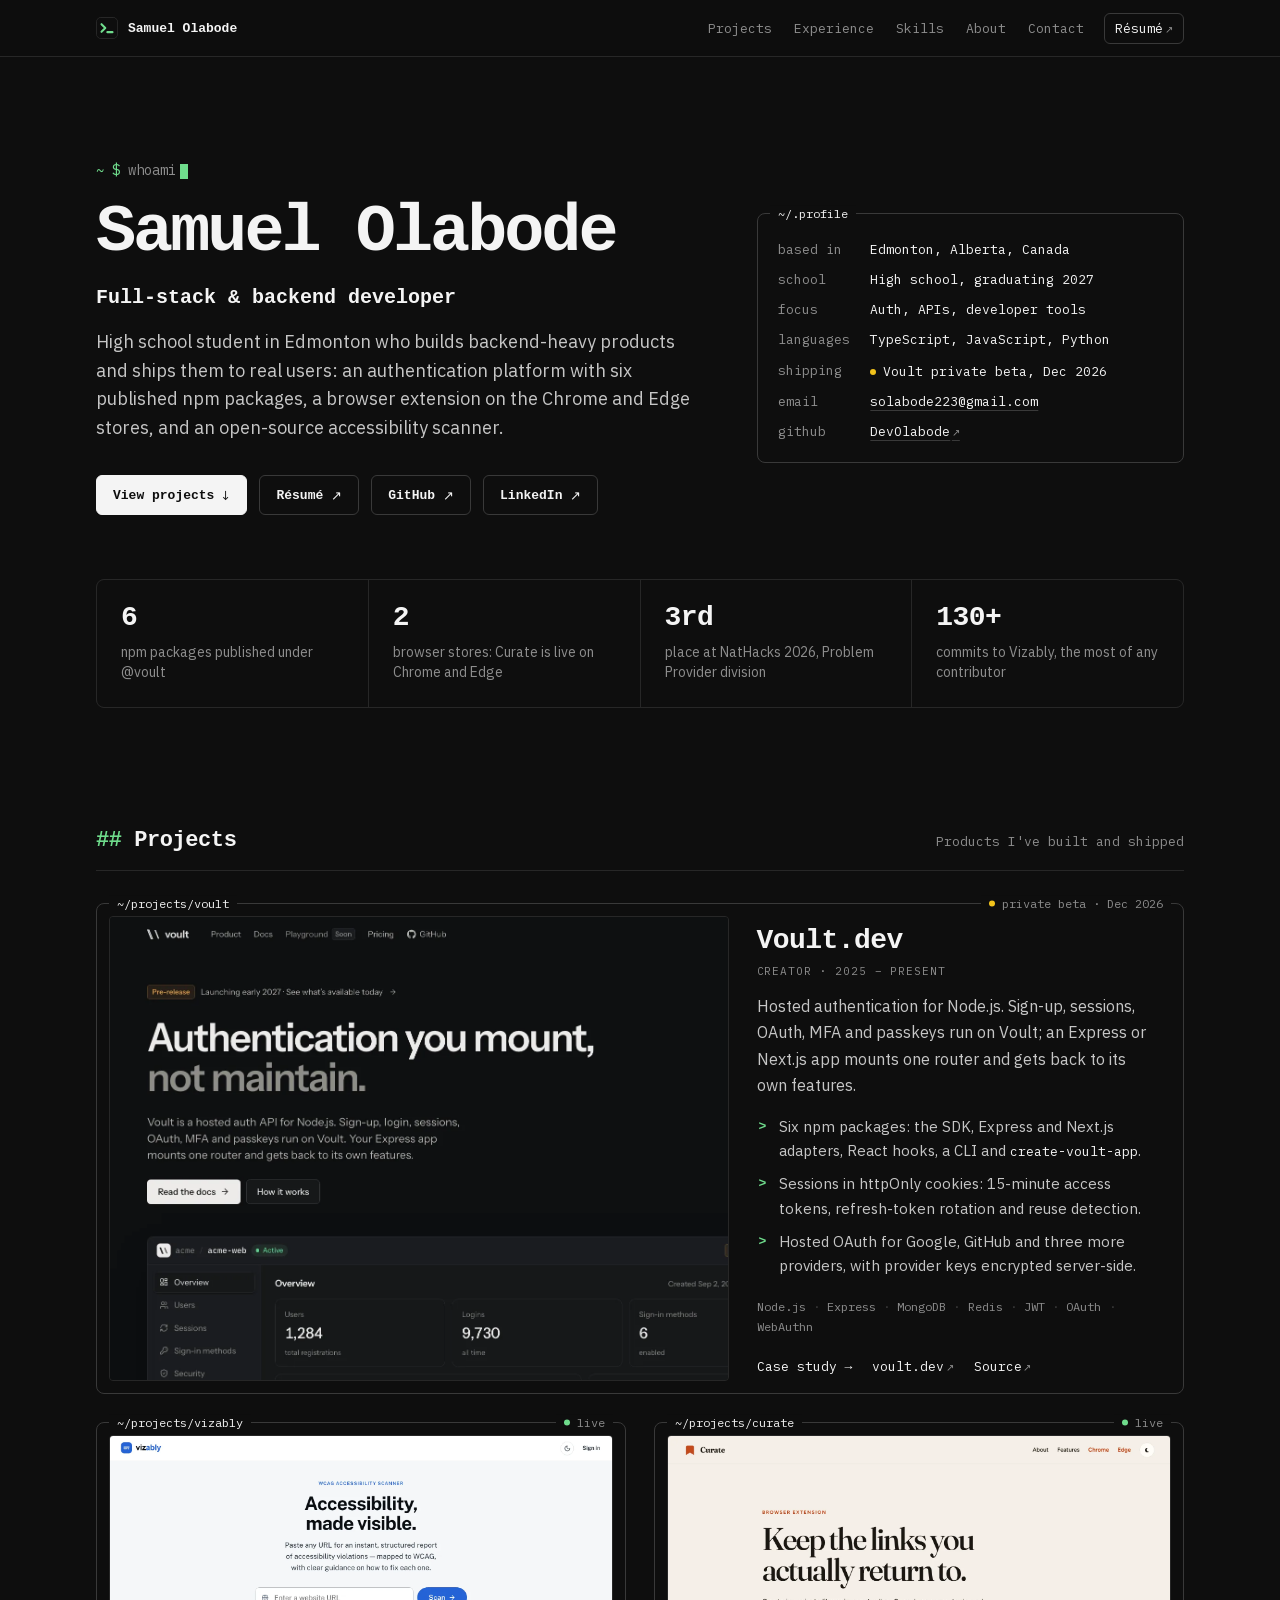
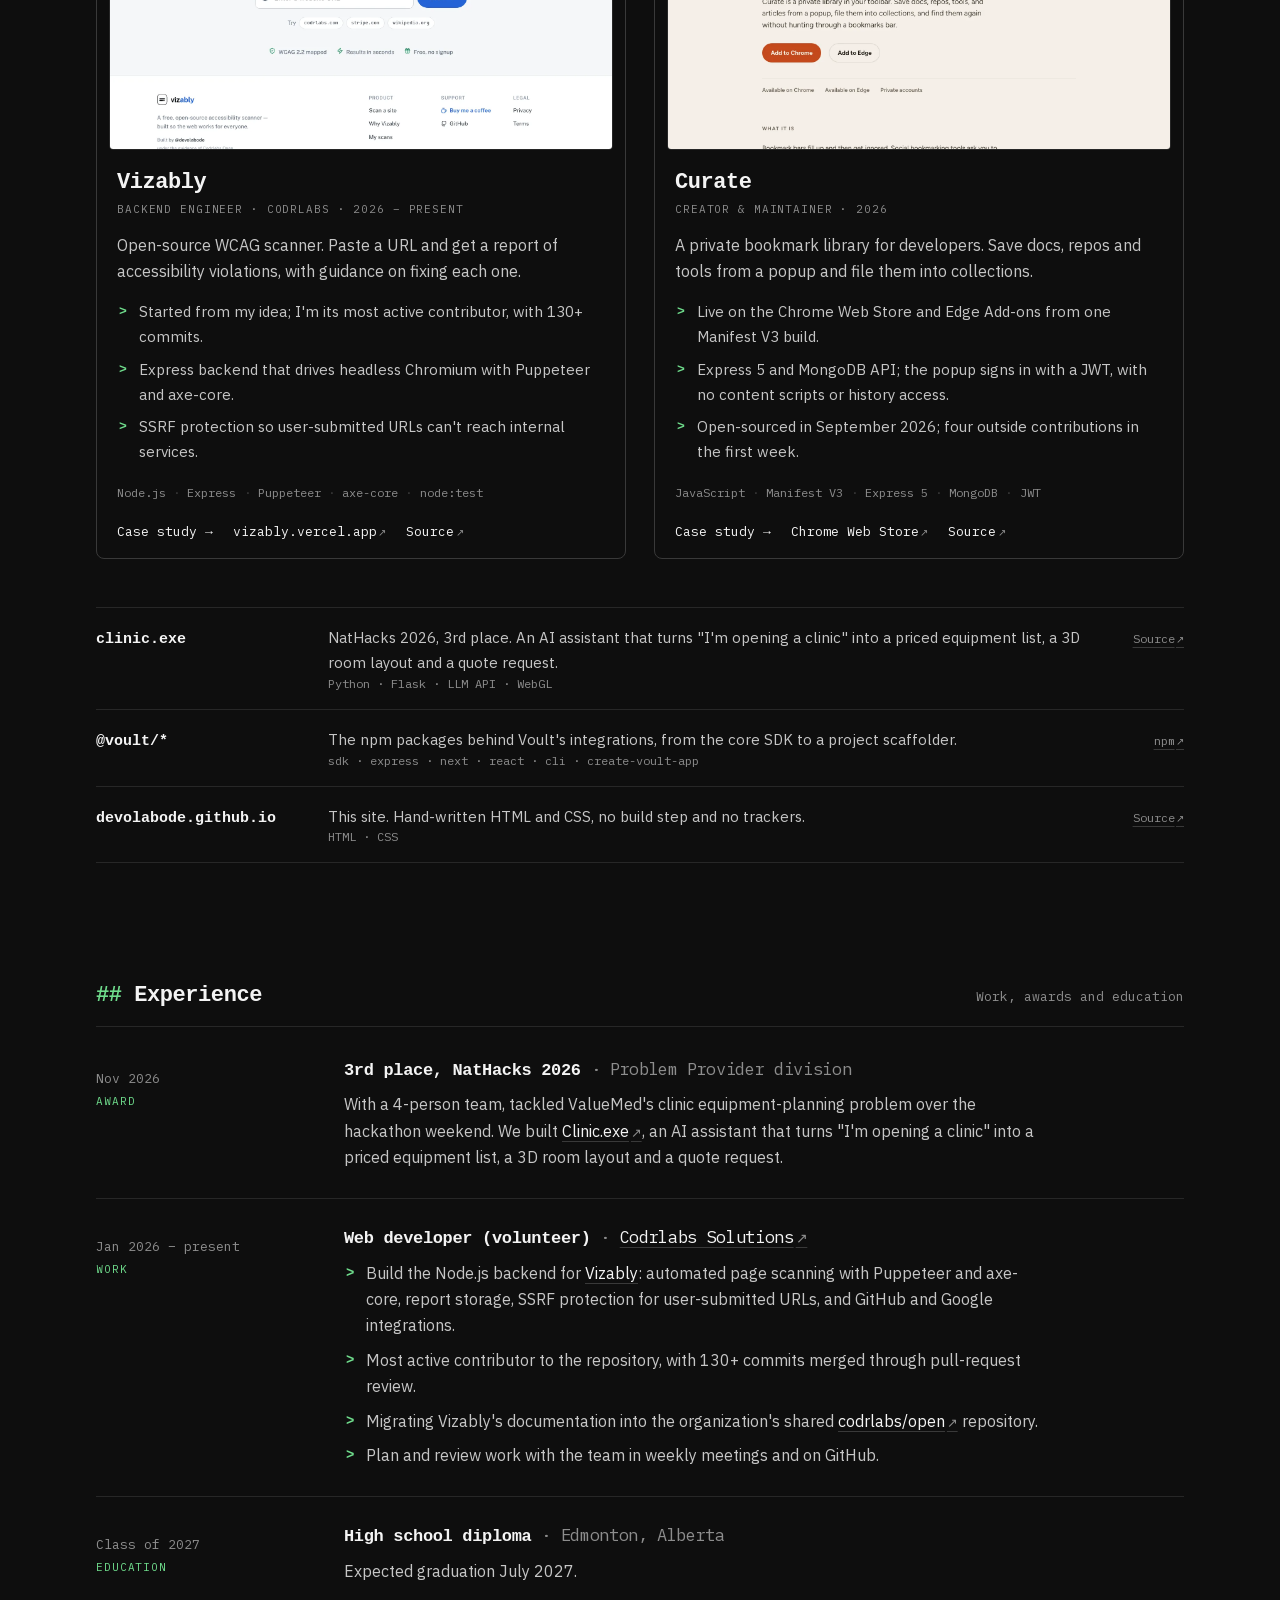
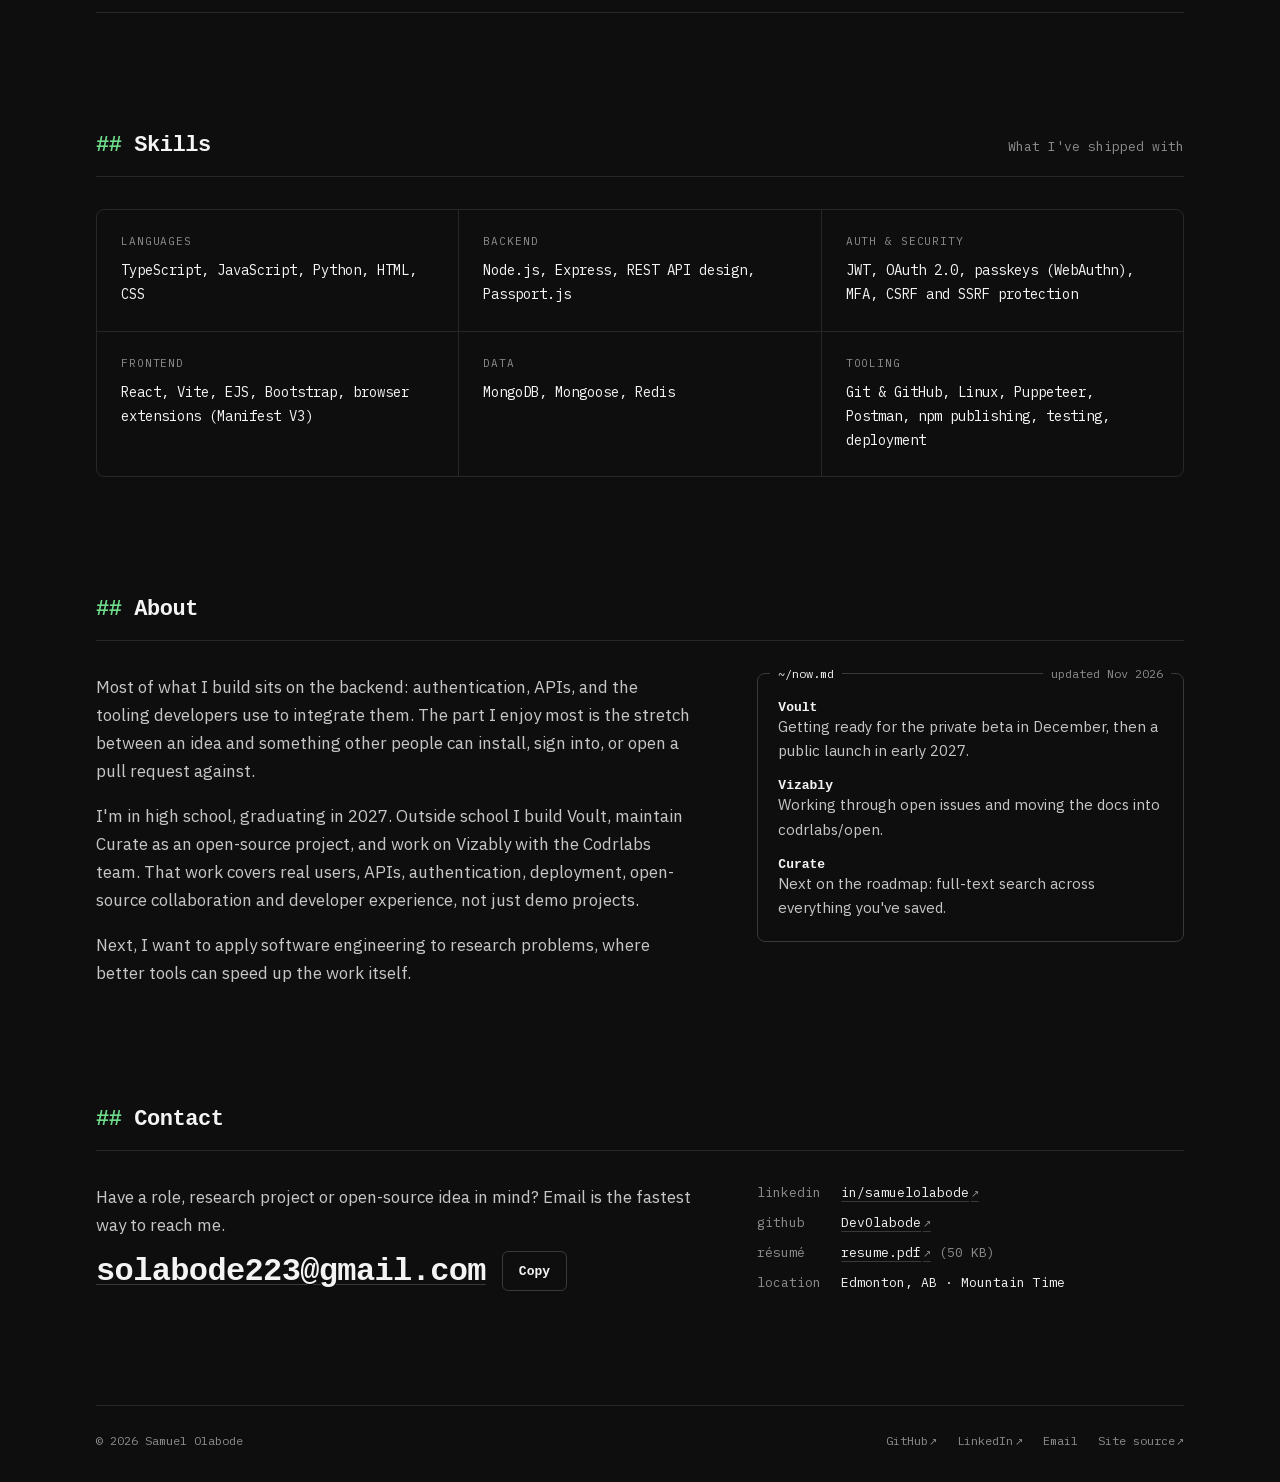
==== commit 89377357: "Update project metadata and improve visual consistency Modified project HTML files to enhance metada" ====
--- a/index.html
+++ b/index.html
@@ -4,29 +4,28 @@
   <meta charset="utf-8">
   <meta name="viewport" content="width=device-width, initial-scale=1">
   <title>Samuel Olabode · Full-stack &amp; backend developer</title>
-  <meta name="description" content="High school student and full-stack/backend developer building software products and contributing to open-source projects.">
+  <meta name="description" content="Samuel Olabode is a full-stack and backend developer in Edmonton building developer tools: an authentication platform with six npm packages, a Chrome and Edge extension, and an open-source accessibility scanner.">
   <meta name="author" content="Samuel Olabode">
-  <meta name="theme-color" content="#0b0d0f">
+  <meta name="theme-color" content="#0e0e0e">
   <meta name="color-scheme" content="dark">
   <link rel="canonical" href="https://devolabode.github.io/">
   <link rel="icon" href="/favicon.svg" type="image/svg+xml">
   <link rel="apple-touch-icon" href="/apple-touch-icon.png">
 
-  <!-- Open Graph -->
   <meta property="og:type" content="profile">
   <meta property="og:title" content="Samuel Olabode · Full-stack &amp; backend developer">
-  <meta property="og:description" content="High school student and full-stack/backend developer building software products and contributing to open-source projects.">
+  <meta property="og:description" content="Developer tools that real people use: an auth platform with six npm packages, a Chrome and Edge extension, and an open-source accessibility scanner.">
   <meta property="og:url" content="https://devolabode.github.io/">
   <meta property="og:site_name" content="Samuel Olabode">
   <meta property="og:image" content="https://devolabode.github.io/assets/og.png">
   <meta property="og:image:width" content="1200">
   <meta property="og:image:height" content="630">
-  <meta property="og:image:alt" content="Terminal window reading: $ whoami, Samuel Olabode, full-stack and backend developer.">
+  <meta property="og:image:alt" content="Samuel Olabode, full-stack and backend developer. Voult.dev, Vizably, Curate.">
   <meta property="profile:first_name" content="Samuel">
   <meta property="profile:last_name" content="Olabode">
   <meta name="twitter:card" content="summary_large_image">
   <meta name="twitter:title" content="Samuel Olabode · Full-stack &amp; backend developer">
-  <meta name="twitter:description" content="High school student and full-stack/backend developer building software products and contributing to open-source projects.">
+  <meta name="twitter:description" content="Developer tools that real people use: an auth platform with six npm packages, a Chrome and Edge extension, and an open-source accessibility scanner.">
   <meta name="twitter:image" content="https://devolabode.github.io/assets/og.png">
 
   <link rel="me" href="https://github.com/DevOlabode">
@@ -36,180 +35,300 @@
   <link rel="preload" href="/assets/fonts/plex-mono-600.woff2" as="font" type="font/woff2" crossorigin>
   <link rel="preload" href="/assets/fonts/plex-sans-400.woff2" as="font" type="font/woff2" crossorigin>
   <link rel="stylesheet" href="/assets/site.css">
+
+  <script type="application/ld+json">
+  {
+    "@context": "https://schema.org",
+    "@type": "Person",
+    "name": "Samuel Olabode",
+    "url": "https://devolabode.github.io/",
+    "jobTitle": "Full-stack & backend developer",
+    "address": { "@type": "PostalAddress", "addressLocality": "Edmonton", "addressRegion": "AB", "addressCountry": "CA" },
+    "sameAs": ["https://github.com/DevOlabode", "https://www.linkedin.com/in/samuelolabode/"]
+  }
+  </script>
 </head>
 <body>
 
-  <!-- Skip link, nav and footer are repeated on every page (this file and projects/*/index.html). Keep them in sync. -->
+  <!-- Skip link, top bar and footer are repeated on every page (this file, 404.html, projects/*/index.html). Keep them in sync. -->
   <a class="skip" href="#main">Skip to content</a>
   <header class="topbar">
     <nav class="wrap nav" aria-label="Main">
-      <a class="brand" href="/"><span class="ps" aria-hidden="true">~/</span>samuel-olabode</a>
+      <a class="brand" href="/"><img src="/favicon.svg" width="22" height="22" alt="">Samuel Olabode</a>
       <ul>
-        <li><a href="/#projects">projects</a></li>
-        <li><a href="/#experience">experience</a></li>
-        <li><a href="/#contact">contact</a></li>
-        <li><a class="nav-cta" href="/assets/resume.pdf" target="_blank" rel="noopener">résumé</a></li>
+        <li class="opt"><a href="/#projects">Projects</a></li>
+        <li class="opt"><a href="/#experience">Experience</a></li>
+        <li class="opt"><a href="/#skills">Skills</a></li>
+        <li class="opt"><a href="/#about">About</a></li>
+        <li><a href="/#contact">Contact</a></li>
+        <li><a class="nav-cta" href="/assets/resume.pdf" target="_blank" rel="noopener">Résumé</a></li>
       </ul>
     </nav>
   </header>
 
   <main id="main">
-    <section class="wrap hero">
-      <div class="term">
-        <div class="bar" aria-hidden="true"><span class="dots"><i></i><i></i><i></i></span><span>samuel@edmonton: ~ — zsh</span></div>
-        <div class="body">
-          <p class="cmd"><span class="ps">$</span> <span class="typed">whoami</span><span class="cursor" aria-hidden="true"></span></p>
-          <h1>Samuel Olabode</h1>
-          <p class="role">Full-stack &amp; backend developer</p>
-          <p class="lead">High school student building and shipping real software, from developer authentication infrastructure to open-source accessibility tooling.</p>
-          <p class="now"><b>Now:</b> Getting Voult ready for its private beta in December, and working on issues in Vizably.</p>
-          <div class="actions">
-            <a class="btn btn-primary" href="https://github.com/DevOlabode" target="_blank" rel="me noopener">GitHub <span aria-hidden="true">↗</span></a>
-            <a class="btn" href="https://www.linkedin.com/in/samuelolabode/" target="_blank" rel="me noopener">LinkedIn <span aria-hidden="true">↗</span></a>
-            <a class="btn" href="/assets/resume.pdf" target="_blank" rel="noopener">Résumé <span aria-hidden="true">↗</span></a>
-          </div>
+    <section class="wrap hero" aria-labelledby="hero-h">
+      <div>
+        <p class="prompt" aria-hidden="true"><span class="ps">~ $</span> whoami<span class="cursor"></span></p>
+        <h1 id="hero-h">Samuel Olabode</h1>
+        <p class="role">Full-stack &amp; backend developer</p>
+        <p class="lead">High school student in Edmonton who builds backend-heavy products and ships them to real users: an authentication platform with six published npm packages, a browser extension on the Chrome and Edge stores, and an open-source accessibility scanner.</p>
+        <div class="actions">
+          <a class="btn btn-primary" href="#projects">View projects <span class="arr" aria-hidden="true">↓</span></a>
+          <a class="btn" href="/assets/resume.pdf" target="_blank" rel="noopener">Résumé <span class="arr" aria-hidden="true">↗</span><span class="sr-only">(PDF)</span></a>
+          <a class="btn" href="https://github.com/DevOlabode" target="_blank" rel="me noopener">GitHub <span class="arr" aria-hidden="true">↗</span></a>
+          <a class="btn" href="https://www.linkedin.com/in/samuelolabode/" target="_blank" rel="me noopener">LinkedIn <span class="arr" aria-hidden="true">↗</span></a>
         </div>
-        <div class="statusline" aria-hidden="true"><span class="mode">NORMAL</span><span class="file">~/portfolio/index.html</span><span>Edmonton, AB · utf-8</span></div>
       </div>
 
-      <ul class="pills skills" aria-label="Skills">
-        <li>TypeScript</li><li>Node/Express</li><li>React</li><li>MongoDB</li><li>Linux</li><li>Git</li><li>Auth (JWT/OAuth)</li>
+      <aside class="panel" aria-label="Profile">
+        <span class="panel-t" aria-hidden="true">~/.profile</span>
+        <dl class="kv">
+          <dt>based in</dt><dd>Edmonton, Alberta, Canada</dd>
+          <dt>school</dt><dd>High school, graduating 2027</dd>
+          <dt>focus</dt><dd>Auth, APIs, developer tools</dd>
+          <dt>languages</dt><dd>TypeScript, JavaScript, Python</dd>
+          <dt>shipping</dt><dd><span class="status beta">Voult private beta, Dec 2026</span></dd>
+          <dt>email</dt><dd><a href="mailto:solabode223@gmail.com">solabode223@gmail.com</a></dd>
+          <dt>github</dt><dd><a href="https://github.com/DevOlabode" target="_blank" rel="me noopener">DevOlabode</a></dd>
+        </dl>
+      </aside>
+    </section>
+
+    <div class="wrap">
+      <ul class="metrics" aria-label="Highlights">
+        <li><b>6</b><span>npm packages published under @voult</span></li>
+        <li><b>2</b><span>browser stores: Curate is live on Chrome and Edge</span></li>
+        <li><b>3rd</b><span>place at NatHacks 2026, Problem Provider division</span></li>
+        <li><b>130+</b><span>commits to Vizably, the most of any contributor</span></li>
       </ul>
-
-      <ul class="stats" aria-label="Highlights">
-        <li><b>3</b><span>npm packages published for Voult</span></li>
-        <li><b>3rd</b><span>place at NatHacks 2026, Problem Provider division</span></li>
-        <li><b>4</b><span>outside contributions to Curate in its first week</span></li>
-        <li><b>~1 yr</b><span>building Voult.dev from scratch</span></li>
+    </div>
+
+    <section id="projects" class="wrap section" aria-labelledby="projects-h">
+      <header class="sec-head">
+        <h2 id="projects-h">Projects</h2>
+        <p>Products I've built and shipped</p>
+      </header>
+
+      <div class="work">
+        <article class="panel project featured" aria-labelledby="voult-h">
+          <span class="panel-t" aria-hidden="true">~/projects/voult</span>
+          <a class="shot" href="/projects/voult/" tabindex="-1" aria-hidden="true"><img src="/assets/voult.webp" alt="" width="1600" height="1000" decoding="async"></a>
+          <div class="project-body">
+            <h3 id="voult-h"><a href="/projects/voult/">Voult.dev</a></h3>
+            <span class="panel-s status beta">private beta · Dec 2026</span>
+            <p class="label">Creator · 2025 – present</p>
+            <p class="desc">Hosted authentication for Node.js. Sign-up, sessions, OAuth, MFA and passkeys run on Voult; an Express or Next.js app mounts one router and gets back to its own features.</p>
+            <ul class="points">
+              <li>Six npm packages: the SDK, Express and Next.js adapters, React hooks, a CLI and <code>create-voult-app</code>.</li>
+              <li>Sessions in httpOnly cookies: 15-minute access tokens, refresh-token rotation and reuse detection.</li>
+              <li>Hosted OAuth for Google, GitHub and three more providers, with provider keys encrypted server-side.</li>
+            </ul>
+            <ul class="stack" aria-label="Tech stack"><li>Node.js</li><li>Express</li><li>MongoDB</li><li>Redis</li><li>JWT</li><li>OAuth</li><li>WebAuthn</li></ul>
+            <div class="links">
+              <a href="/projects/voult/">Case study<span class="sr-only"> for Voult.dev</span> <span aria-hidden="true">→</span></a>
+              <a href="https://voult.dev" target="_blank" rel="noopener">voult.dev</a>
+              <a href="https://github.com/voult-dev/voult" target="_blank" rel="noopener">Source<span class="sr-only"> code for Voult.dev</span></a>
+            </div>
+          </div>
+        </article>
+
+        <article class="panel project" aria-labelledby="vizably-h">
+          <span class="panel-t" aria-hidden="true">~/projects/vizably</span>
+          <a class="shot" href="/projects/vizably/" tabindex="-1" aria-hidden="true"><img src="/assets/vizably.webp" alt="" width="1600" height="1000" loading="lazy" decoding="async"></a>
+          <div class="project-body">
+            <h3 id="vizably-h"><a href="/projects/vizably/">Vizably</a></h3>
+            <span class="panel-s status">live</span>
+            <p class="label">Backend engineer · Codrlabs · 2026 – present</p>
+            <p class="desc">Open-source WCAG scanner. Paste a URL and get a report of accessibility violations, with guidance on fixing each one.</p>
+            <ul class="points">
+              <li>Started from my idea; I'm its most active contributor, with 130+ commits.</li>
+              <li>Express backend that drives headless Chromium with Puppeteer and axe-core.</li>
+              <li>SSRF protection so user-submitted URLs can't reach internal services.</li>
+            </ul>
+            <ul class="stack" aria-label="Tech stack"><li>Node.js</li><li>Express</li><li>Puppeteer</li><li>axe-core</li><li>node:test</li></ul>
+            <div class="links">
+              <a href="/projects/vizably/">Case study<span class="sr-only"> for Vizably</span> <span aria-hidden="true">→</span></a>
+              <a href="https://vizably.vercel.app" target="_blank" rel="noopener">vizably.vercel.app</a>
+              <a href="https://github.com/codrlabs/vizably" target="_blank" rel="noopener">Source<span class="sr-only"> code for Vizably</span></a>
+            </div>
+          </div>
+        </article>
+
+        <article class="panel project" aria-labelledby="curate-h">
+          <span class="panel-t" aria-hidden="true">~/projects/curate</span>
+          <a class="shot" href="/projects/curate/" tabindex="-1" aria-hidden="true"><img src="/assets/curate.webp" alt="" width="1600" height="1000" loading="lazy" decoding="async"></a>
+          <div class="project-body">
+            <h3 id="curate-h"><a href="/projects/curate/">Curate</a></h3>
+            <span class="panel-s status">live</span>
+            <p class="label">Creator &amp; maintainer · 2026</p>
+            <p class="desc">A private bookmark library for developers. Save docs, repos and tools from a popup and file them into collections.</p>
+            <ul class="points">
+              <li>Live on the Chrome Web Store and Edge Add-ons from one Manifest V3 build.</li>
+              <li>Express 5 and MongoDB API; the popup signs in with a JWT, with no content scripts or history access.</li>
+              <li>Open-sourced in September 2026; four outside contributions in the first week.</li>
+            </ul>
+            <ul class="stack" aria-label="Tech stack"><li>JavaScript</li><li>Manifest V3</li><li>Express 5</li><li>MongoDB</li><li>JWT</li></ul>
+            <div class="links">
+              <a href="/projects/curate/">Case study<span class="sr-only"> for Curate</span> <span aria-hidden="true">→</span></a>
+              <a href="https://chromewebstore.google.com/detail/curate/nlkfmdiphacjgicdcagonbfnpcdjfapo" target="_blank" rel="noopener">Chrome Web Store</a>
+              <a href="https://github.com/DevOlabode/curate" target="_blank" rel="noopener">Source<span class="sr-only"> code for Curate</span></a>
+            </div>
+          </div>
+        </article>
+      </div>
+
+      <ul class="ls" aria-label="More work">
+        <li>
+          <span class="name">clinic.exe</span>
+          <div>
+            <p>NatHacks 2026, 3rd place. An AI assistant that turns "I'm opening a clinic" into a priced equipment list, a 3D room layout and a quote request.</p>
+            <p class="meta">Python · Flask · LLM API · WebGL</p>
+          </div>
+          <a class="meta" href="https://github.com/achubakha/clinic.exe" target="_blank" rel="noopener">Source<span class="sr-only"> code for clinic.exe</span></a>
+        </li>
+        <li>
+          <span class="name">@voult/*</span>
+          <div>
+            <p>The npm packages behind Voult's integrations, from the core SDK to a project scaffolder.</p>
+            <p class="meta">sdk · express · next · react · cli · create-voult-app</p>
+          </div>
+          <a class="meta" href="https://www.npmjs.com/org/voult" target="_blank" rel="noopener">npm<span class="sr-only">: @voult packages</span></a>
+        </li>
+        <li>
+          <span class="name">devolabode.github.io</span>
+          <div>
+            <p>This site. Hand-written HTML and CSS, no build step and no trackers.</p>
+            <p class="meta">HTML · CSS</p>
+          </div>
+          <a class="meta" href="https://github.com/DevOlabode/devolabode.github.io" target="_blank" rel="noopener">Source<span class="sr-only"> code for this site</span></a>
+        </li>
       </ul>
     </section>
 
-    <section id="projects" class="wrap" aria-labelledby="projects-h">
-      <h2 id="projects-h"><span><span aria-hidden="true"><span class="ps">$</span> <span class="muted">ls</span> </span>projects</span></h2>
-
-      <article class="term pane card">
-        <div class="bar" aria-hidden="true"><span class="dots"><i></i><i></i><i></i></span><span>~/projects/voult</span></div>
-        <div class="split">
-          <div class="shot" data-label="~/voult"><img src="/assets/voult.webp" alt="Screenshot of Voult.dev" width="1600" height="1000" loading="lazy" decoding="async" onerror="this.remove()"></div>
-          <div class="body">
-            <div class="card-head"><h3><a href="/projects/voult/">Voult.dev</a></h3><span class="badge soon">beta · Dec 2026</span></div>
-            <p class="meta">2025–present · Developer authentication SaaS</p>
-            <p class="sub">Authentication platform for developers, aiming for Clerk-level ease of use at Supabase-level affordability. Ships with its own npm SDKs.</p>
-            <ul class="pills" aria-label="Tech">
-              <li>Node.js</li><li>Express</li><li>MongoDB</li><li>Redis</li><li>JWT</li><li>OAuth</li><li>WebAuthn</li>
+    <section id="experience" class="wrap section" aria-labelledby="experience-h">
+      <header class="sec-head">
+        <h2 id="experience-h">Experience</h2>
+        <p>Work, awards and education</p>
+      </header>
+      <ol class="xp">
+        <!-- ADD NEW ENTRIES HERE: copy one <li>, paste it at the top, edit it -->
+        <li>
+          <p class="when"><time datetime="2026-11">Nov 2026</time><span class="label">award</span></p>
+          <div>
+            <h3>3rd place, NatHacks 2026 <span class="org">· Problem Provider division</span></h3>
+            <p>With a 4-person team, tackled ValueMed's clinic equipment-planning problem over the hackathon weekend. We built <a href="https://github.com/achubakha/clinic.exe" target="_blank" rel="noopener">Clinic.exe</a>, an AI assistant that turns "I'm opening a clinic" into a priced equipment list, a 3D room layout and a quote request.</p>
+          </div>
+        </li>
+        <li>
+          <p class="when"><time datetime="2026-01">Jan 2026</time> – present<span class="label">work</span></p>
+          <div>
+            <h3>Web developer (volunteer) <span class="org">· <a href="https://github.com/codrlabs" target="_blank" rel="noopener">Codrlabs Solutions</a></span></h3>
+            <ul class="points">
+              <li>Build the Node.js backend for <a href="/projects/vizably/">Vizably</a>: automated page scanning with Puppeteer and axe-core, report storage, SSRF protection for user-submitted URLs, and GitHub and Google integrations.</li>
+              <li>Most active contributor to the repository, with 130+ commits merged through pull-request review.</li>
+              <li>Migrating Vizably's documentation into the organization's shared <a href="https://github.com/codrlabs/open" target="_blank" rel="noopener">codrlabs/open</a> repository.</li>
+              <li>Plan and review work with the team in weekly meetings and on GitHub.</li>
             </ul>
-            <div class="actions">
-              <a class="btn btn-primary" href="/projects/voult/">Case study<span class="sr-only"> for Voult.dev</span> <span aria-hidden="true">→</span></a>
-              <a class="btn" href="https://voult.dev" target="_blank" rel="noopener">Live <span class="sr-only">site for Voult.dev</span><span aria-hidden="true">↗</span></a>
-              <a class="btn" href="https://github.com/voult-dev/voult" target="_blank" rel="noopener">GitHub <span class="sr-only">repository for Voult.dev</span><span aria-hidden="true">↗</span></a>
-            </div>
-          </div>
+          </div>
+        </li>
+        <li>
+          <p class="when">Class of 2027<span class="label">education</span></p>
+          <div>
+            <h3>High school diploma <span class="org">· Edmonton, Alberta</span></h3>
+            <p>Expected graduation July 2027.</p>
+          </div>
+        </li>
+      </ol>
+    </section>
+
+    <section id="skills" class="wrap section" aria-labelledby="skills-h">
+      <header class="sec-head">
+        <h2 id="skills-h">Skills</h2>
+        <p>What I've shipped with</p>
+      </header>
+      <dl class="skills">
+        <div><dt class="label">Languages</dt><dd>TypeScript, JavaScript, Python, HTML, CSS</dd></div>
+        <div><dt class="label">Backend</dt><dd>Node.js, Express, REST API design, Passport.js</dd></div>
+        <div><dt class="label">Auth &amp; security</dt><dd>JWT, OAuth 2.0, passkeys (WebAuthn), MFA, CSRF and SSRF protection</dd></div>
+        <div><dt class="label">Frontend</dt><dd>React, Vite, EJS, Bootstrap, browser extensions (Manifest V3)</dd></div>
+        <div><dt class="label">Data</dt><dd>MongoDB, Mongoose, Redis</dd></div>
+        <div><dt class="label">Tooling</dt><dd>Git &amp; GitHub, Linux, Puppeteer, Postman, npm publishing, testing, deployment</dd></div>
+      </dl>
+    </section>
+
+    <section id="about" class="wrap section" aria-labelledby="about-h">
+      <header class="sec-head">
+        <h2 id="about-h">About</h2>
+      </header>
+      <div class="two">
+        <div class="prose">
+          <p>Most of what I build sits on the backend: authentication, APIs, and the tooling developers use to integrate them. The part I enjoy most is the stretch between an idea and something other people can install, sign into, or open a pull request against.</p>
+          <p>I'm in high school, graduating in 2027. Outside school I build Voult, maintain Curate as an open-source project, and work on Vizably with the Codrlabs team. That work covers real users, APIs, authentication, deployment, open-source collaboration and developer experience, not just demo projects.</p>
+          <p>Next, I want to apply software engineering to research problems, where better tools can speed up the work itself.</p>
         </div>
-      </article>
-
-      <article class="term pane card">
-        <div class="bar" aria-hidden="true"><span class="dots"><i></i><i></i><i></i></span><span>~/projects/vizably</span></div>
-        <div class="split">
-          <div class="shot" data-label="~/vizably"><img src="/assets/vizably.webp" alt="Screenshot of Vizably" width="1600" height="1000" loading="lazy" decoding="async" onerror="this.remove()"></div>
-          <div class="body">
-            <div class="card-head"><h3><a href="/projects/vizably/">Vizably</a></h3><span class="badge">live</span></div>
-            <p class="meta">2026 · Codrlabs Solutions · Open source</p>
-            <p class="sub">Open-source accessibility scanner. As a volunteer engineer at <a href="https://github.com/codrlabs" target="_blank" rel="noopener">Codrlabs Solutions</a>, I work on the backend scanner and its SSRF protection.</p>
-            <ul class="pills" aria-label="Tech">
-              <li>Node.js</li><li>Puppeteer</li><li>axe-core</li><li>SSRF protection</li><li>GitHub API</li><li>Google API</li>
-            </ul>
-            <div class="actions">
-              <a class="btn btn-primary" href="/projects/vizably/">Case study<span class="sr-only"> for Vizably</span> <span aria-hidden="true">→</span></a>
-              <a class="btn" href="https://vizably.vercel.app" target="_blank" rel="noopener">Live <span class="sr-only">site for Vizably</span><span aria-hidden="true">↗</span></a>
-              <a class="btn" href="https://github.com/codrlabs/vizably" target="_blank" rel="noopener">GitHub <span class="sr-only">repository for Vizably</span><span aria-hidden="true">↗</span></a>
-            </div>
+        <aside class="panel" aria-labelledby="now-h">
+          <span class="panel-t" aria-hidden="true">~/now.md</span>
+          <span class="panel-s">updated Nov 2026</span>
+          <h3 id="now-h" class="sr-only">What I'm doing now</h3>
+          <ul class="now">
+            <li><b>Voult</b>Getting ready for the private beta in December, then a public launch in early 2027.</li>
+            <li><b>Vizably</b>Working through open issues and moving the docs into codrlabs/open.</li>
+            <li><b>Curate</b>Next on the roadmap: full-text search across everything you've saved.</li>
+          </ul>
+        </aside>
+      </div>
+    </section>
+
+    <section id="contact" class="wrap section" aria-labelledby="contact-h">
+      <header class="sec-head">
+        <h2 id="contact-h">Contact</h2>
+      </header>
+      <div class="two">
+        <div class="prose">
+          <p>Have a role, research project or open-source idea in mind? Email is the fastest way to reach me.</p>
+          <div class="email-row">
+            <a class="email" href="mailto:solabode223@gmail.com">solabode223@gmail.com</a>
+            <button class="btn" type="button" data-copy="solabode223@gmail.com" hidden>Copy</button>
+            <span class="sr-only" role="status" id="copy-status"></span>
           </div>
         </div>
-      </article>
-
-      <article class="term pane card">
-        <div class="bar" aria-hidden="true"><span class="dots"><i></i><i></i><i></i></span><span>~/projects/curate</span></div>
-        <div class="split">
-          <div class="shot" data-label="~/curate"><img src="/assets/curate.webp" alt="Screenshot of Curate" width="1600" height="1000" loading="lazy" decoding="async" onerror="this.remove()"></div>
-          <div class="body">
-            <div class="card-head"><h3><a href="/projects/curate/">Curate</a></h3><span class="badge">live</span></div>
-            <p class="meta">2026 · Browser extension · Open source</p>
-            <p class="sub">Browser extension for developers to save and discover docs, tutorials, tools and articles. Live on the Chrome Web Store and Edge Add-ons.</p>
-            <ul class="pills" aria-label="Tech">
-              <li>JavaScript</li><li>Chrome &amp; Edge extension</li><li>EJS</li>
-            </ul>
-            <div class="actions">
-              <a class="btn btn-primary" href="/projects/curate/">Case study<span class="sr-only"> for Curate</span> <span aria-hidden="true">→</span></a>
-              <a class="btn" href="https://curate-eight-omega.vercel.app" target="_blank" rel="noopener">Live <span class="sr-only">site for Curate</span><span aria-hidden="true">↗</span></a>
-              <a class="btn" href="https://github.com/DevOlabode/curate" target="_blank" rel="noopener">GitHub <span class="sr-only">repository for Curate</span><span aria-hidden="true">↗</span></a>
-            </div>
-          </div>
-        </div>
-      </article>
-    </section>
-
-    <section id="experience" class="wrap" aria-labelledby="experience-h">
-      <h2 id="experience-h"><span><span aria-hidden="true"><span class="ps">$</span> <span class="muted">cat</span> </span>experience</span></h2>
-      <ul class="xp">
-        <!-- ADD NEW EXPERIENCE HERE: copy one item, paste it at the top, edit it -->
-        <li>
-          <time datetime="2026-11">Nov 2026</time>
-          <h3>NatHacks 2026 · 3rd place, Problem Provider division</h3>
-          <p>With a 4-person team, tackled ValueMed's clinic equipment-planning problem. We built <a href="https://github.com/achubakha/clinic.exe" target="_blank" rel="noopener">Clinic.exe</a>, an AI assistant that turns "I'm opening a clinic" into a priced equipment list, a 3D room layout and a quote request.</p>
-          <ul class="pills" aria-label="Tech"><li>Python</li><li>Flask</li><li>LLM API</li><li>WebGL</li></ul>
-        </li>
-        <li>
-          <time datetime="2026-01">Jan 2026 – present</time>
-          <h3>Web developer (volunteer) · <a href="https://github.com/codrlabs" target="_blank" rel="noopener">Codrlabs Solutions</a></h3>
-          <p>Backend work on <a href="/projects/vizably/">Vizably</a>: page scanning with Puppeteer and axe-core, SSRF protection, report storage and GitHub/Google integrations. Currently migrating its documentation into the shared <a href="https://github.com/codrlabs/open" target="_blank" rel="noopener">codrlabs/open</a> repo.</p>
-          <ul class="pills" aria-label="Tech"><li>Node.js</li><li>Puppeteer</li><li>axe-core</li></ul>
-        </li>
-      </ul>
-    </section>
-
-    <section id="about" class="wrap" aria-labelledby="about-h">
-      <h2 id="about-h"><span><span aria-hidden="true"><span class="ps">$</span> <span class="muted">cat</span> </span>about<span aria-hidden="true">.md</span></span></h2>
-      <div class="about-grid">
-        <div class="prose">
-          <p>I like closing the gap between an idea and a working product, especially developer tools and web applications that are easier to build, use, and maintain.</p>
-          <p>I'm still in high school, but I build and ship software outside of school instead of only following tutorials or making demo projects. My work covers real users, APIs, authentication, deployment, open-source collaboration, and developer experience.</p>
-        </div>
-        <dl class="kv facts">
-          <dt>location</dt><dd>Edmonton, AB</dd>
-          <dt>school</dt><dd>High school, class of 2027</dd>
-          <dt>focus</dt><dd>Auth, backends, dev tools</dd>
-          <dt>interest</dt><dd>Software for research problems</dd>
+        <dl class="kv">
+          <dt>linkedin</dt><dd><a href="https://www.linkedin.com/in/samuelolabode/" target="_blank" rel="me noopener">in/samuelolabode</a></dd>
+          <dt>github</dt><dd><a href="https://github.com/DevOlabode" target="_blank" rel="me noopener">DevOlabode</a></dd>
+          <dt>résumé</dt><dd><a href="/assets/resume.pdf" target="_blank" rel="noopener">resume.pdf</a> <span class="muted">(50 KB)</span></dd>
+          <dt>location</dt><dd>Edmonton, AB · Mountain Time</dd>
         </dl>
       </div>
     </section>
-
-    <section id="contact" class="wrap" aria-labelledby="contact-h">
-      <h2 id="contact-h"><span><span aria-hidden="true"><span class="ps">$</span> </span>contact</span></h2>
-      <div class="term cta">
-        <div class="bar" aria-hidden="true"><span class="dots"><i></i><i></i><i></i></span><span>~/contact</span></div>
-        <div class="body">
-          <div>
-            <h3>Let's build something.</h3>
-            <p>Have a role, research project or open-source idea in mind? Email is the fastest way to reach me.</p>
-            <div class="actions">
-              <a class="btn btn-primary" href="mailto:solabode223@gmail.com">Email me</a>
-              <a class="btn" href="/assets/resume.pdf" target="_blank" rel="noopener">Résumé (PDF, 50 KB) <span aria-hidden="true">↗</span></a>
-            </div>
-          </div>
-          <dl class="kv">
-            <dt>email</dt><dd><a href="mailto:solabode223@gmail.com">solabode223@gmail.com</a></dd>
-            <dt>linkedin</dt><dd><a href="https://www.linkedin.com/in/samuelolabode/" target="_blank" rel="me noopener">in/samuelolabode</a></dd>
-            <dt>github</dt><dd><a href="https://github.com/DevOlabode" target="_blank" rel="me noopener">DevOlabode</a></dd>
-          </dl>
-        </div>
-      </div>
-    </section>
   </main>
 
-  <footer class="wrap">
-    <span>© 2026 Samuel Olabode · Edmonton, Alberta</span>
-    <span>Hand-written HTML &amp; CSS · no frameworks, no trackers</span>
+  <footer class="wrap footer">
+    <span>© 2026 Samuel Olabode</span>
+    <ul>
+      <li><a href="https://github.com/DevOlabode" target="_blank" rel="noopener">GitHub</a></li>
+      <li><a href="https://www.linkedin.com/in/samuelolabode/" target="_blank" rel="noopener">LinkedIn</a></li>
+      <li><a href="mailto:solabode223@gmail.com">Email</a></li>
+      <li><a href="https://github.com/DevOlabode/devolabode.github.io" target="_blank" rel="noopener">Site source</a></li>
+    </ul>
   </footer>
 
+  <script>
+    // Copy-email button: hidden without JS, shown when the Clipboard API exists.
+    document.querySelectorAll('[data-copy]').forEach(function (btn) {
+      if (!navigator.clipboard) return;
+      var status = document.getElementById('copy-status');
+      btn.hidden = false;
+      btn.addEventListener('click', function () {
+        navigator.clipboard.writeText(btn.dataset.copy).then(function () {
+          btn.textContent = 'Copied';
+          status.textContent = 'Email address copied';
+        }, function () {
+          btn.textContent = 'Copy failed';
+        });
+        setTimeout(function () { btn.textContent = 'Copy'; status.textContent = ''; }, 1800);
+      });
+    });
+  </script>
 </body>
 </html>
--- a/assets/site.css
+++ b/assets/site.css
@@ -1,310 +1,316 @@
 @font-face { font-family: "Plex Mono"; font-weight: 400; font-display: swap; src: url(fonts/plex-mono-400.woff2) format("woff2"); }
 @font-face { font-family: "Plex Mono"; font-weight: 600; font-display: swap; src: url(fonts/plex-mono-600.woff2) format("woff2"); }
 @font-face { font-family: "Plex Sans"; font-weight: 400; font-display: swap; src: url(fonts/plex-sans-400.woff2) format("woff2"); }
-
+@font-face { font-family: "Plex Sans"; font-weight: 600; font-display: swap; src: url(fonts/plex-sans-600.woff2) format("woff2"); }
+
+/* Neutral greys + one green accent (IBM Carbon values, to match IBM Plex). */
 :root {
-  --bg: #0b0d0f;
-  --surface: #111418;
-  --bar: #161a1f;
-  --border: #23292f;
-  --border-hi: #3d6b4f;
-  --text: #e6e8ea;
-  --muted: #9ba4ae;
-  --accent: #4ade80;
-  --accent-soft: #12261b;
-  --amber: #fbbf24;
+  --bg: #0e0e0e;
+  --raise: #161616;
+  --line: #272727;
+  --line-2: #393939;
+  --text: #f4f4f4;
+  --text-2: #c6c6c6;
+  --muted: #8d8d8d;
+  --accent: #6fdc8c;
+  --amber: #f1c21b;
   --mono: "Plex Mono", ui-monospace, SFMono-Regular, Menlo, Consolas, monospace;
   --sans: "Plex Sans", system-ui, -apple-system, "Segoe UI", sans-serif;
-  --radius: 10px;
-  --max: 56rem;
+  --max: 72rem;
+  --gutter: 16px;
   color-scheme: dark;
 }
 
 *, *::before, *::after { box-sizing: border-box; }
-html { -webkit-text-size-adjust: 100%; scroll-behavior: smooth; scroll-padding-top: 80px; }
+html { -webkit-text-size-adjust: 100%; scroll-behavior: smooth; scroll-padding-top: 76px; }
 body {
   margin: 0;
+  background: var(--bg);
+  color: var(--text-2);
+  font: 400 1rem/1.65 var(--sans);
+  -webkit-font-smoothing: antialiased;
+}
+h1, h2, h3 { margin: 0; color: var(--text); font-family: var(--mono); font-weight: 600; line-height: 1.2; letter-spacing: -.02em; }
+p, dl, dd, figure, pre { margin: 0; }
+img { max-width: 100%; }
+::selection { background: var(--accent); color: var(--bg); }
+:focus-visible { outline: 2px solid var(--accent); outline-offset: 3px; border-radius: 2px; }
+code { font: .875em var(--mono); color: var(--text); }
+strong { font-weight: 600; color: var(--text); }
+
+a {
   color: var(--text);
-  font: 400 1.0625rem/1.65 var(--sans);
-  background: radial-gradient(1100px 560px at 50% -160px, rgb(74 222 128 / .09), transparent 70%) no-repeat, var(--bg);
-}
-::selection { background: var(--accent); color: var(--bg); }
-h1, h2, h3 { font-family: var(--mono); font-weight: 600; line-height: 1.2; margin: 0; }
-p { margin: 0; }
-a { color: var(--accent); text-underline-offset: 3px; text-decoration-thickness: 1px; }
-a:hover { text-decoration-thickness: 2px; }
-a[target="_blank"]:not(.btn, .nav-cta)::after { content: "↗" / ""; display: inline-block; margin-left: 2px; font-size: .75em; }
-:focus-visible { outline: 2px solid var(--accent); outline-offset: 3px; border-radius: 4px; }
-code { font: .9em var(--mono); color: var(--text); }
+  text-decoration: underline 1px var(--line-2);
+  text-underline-offset: 4px;
+  transition: color .15s, text-decoration-color .15s, background-color .15s, border-color .15s;
+}
+a:hover { text-decoration-color: var(--accent); }
+a[target="_blank"]:not(.btn, .bare)::after { content: "↗" / ""; margin-left: .15em; font-size: .8em; color: var(--muted); }
+
 .sr-only { position: absolute; width: 1px; height: 1px; padding: 0; margin: -1px; overflow: hidden; clip: rect(0 0 0 0); white-space: nowrap; border: 0; }
-.ps { color: var(--accent); }
-.muted { color: var(--muted); }
 .skip {
   position: absolute; left: 16px; top: -100px; z-index: 20;
   padding: 8px 14px; border-radius: 6px;
-  background: var(--accent); color: var(--bg); font: 600 .9rem var(--mono); text-decoration: none;
+  background: var(--accent); color: var(--bg); font: 600 .875rem var(--mono); text-decoration: none;
 }
 .skip:focus { top: 12px; }
-
-.wrap { max-width: var(--max); margin-inline: auto; padding-inline: 16px; }
-
-/* Top bar */
-.topbar { border-bottom: 1px solid var(--border); background: rgb(11 13 15 / .85); }
+.ps { color: var(--accent); }
+.muted { color: var(--muted); }
+
+.wrap { max-width: var(--max); margin-inline: auto; padding-inline: var(--gutter); }
+
+/* ---------- Top bar ---------- */
+.topbar {
+  position: sticky; top: 0; z-index: 10;
+  background: rgb(14 14 14 / .92);
+  border-bottom: 1px solid var(--line);
+}
 @supports (backdrop-filter: blur(1px)) or (-webkit-backdrop-filter: blur(1px)) {
-  .topbar { background: rgb(11 13 15 / .6); -webkit-backdrop-filter: blur(12px); backdrop-filter: blur(12px); }
-}
-.nav {
-  display: flex; flex-wrap: wrap; align-items: center; justify-content: space-between;
-  gap: 8px 20px; padding-block: 14px;
-  font: .85rem var(--mono);
-}
-.nav a { color: var(--muted); text-decoration: none; }
-.nav a:hover { color: var(--text); }
-.nav .brand { color: var(--text); font-weight: 600; }
-.nav ul { display: flex; flex-wrap: wrap; align-items: center; gap: 4px 18px; margin: 0; padding: 0; list-style: none; }
-.nav .nav-cta { color: var(--accent); border: 1px solid var(--border-hi); border-radius: 6px; padding: 3px 10px; }
-.nav .nav-cta:hover { color: var(--accent); border-color: var(--accent); background: var(--accent-soft); }
-
-/* Terminal chrome */
-.term {
-  background: var(--surface);
-  border: 1px solid var(--border); border-radius: var(--radius);
-  overflow: hidden;
-  box-shadow: 0 24px 48px -28px rgb(0 0 0 / .8);
-}
-.bar {
-  display: flex; align-items: center; gap: 12px;
-  padding: 10px 14px;
-  background: var(--bar);
-  border-bottom: 1px solid var(--border);
-  font: .8rem var(--mono); color: var(--muted);
-}
-.dots { display: flex; gap: 7px; flex: none; }
-.dots i { width: 11px; height: 11px; border-radius: 50%; background: #ff5f57; }
-.dots i:nth-child(2) { background: #febc2e; }
-.dots i:nth-child(3) { background: #28c840; }
-.bar span:last-child { overflow: hidden; text-overflow: ellipsis; white-space: nowrap; }
-
-/* Hero */
-.hero { position: relative; padding-top: 32px; }
-.hero::before {
-  content: ""; position: absolute; z-index: -1; inset: -60px 0 auto; height: 560px; pointer-events: none;
-  background: radial-gradient(var(--border) 1px, transparent 1px) 0 0 / 22px 22px;
-  -webkit-mask-image: radial-gradient(ellipse 60% 55% at 50% 40%, #000 20%, transparent 75%);
-  mask-image: radial-gradient(ellipse 60% 55% at 50% 40%, #000 20%, transparent 75%);
-}
-.hero .term { box-shadow: 0 0 0 1px rgb(74 222 128 / .06), 0 40px 90px -40px rgb(74 222 128 / .22), 0 24px 48px -24px rgb(0 0 0 / .8); }
-.hero .body { padding: 24px 20px 28px; }
-.cmd { font-family: var(--mono); color: var(--muted); margin-bottom: 14px; }
-.typed {
-  display: inline-block; vertical-align: bottom;
-  width: 6ch; overflow: hidden; white-space: nowrap;
-  color: var(--text);
-  animation: type .7s steps(6) .4s both;
-}
+  .topbar { background: rgb(14 14 14 / .72); -webkit-backdrop-filter: blur(12px); backdrop-filter: blur(12px); }
+}
+.nav { display: flex; align-items: center; justify-content: space-between; gap: 16px; height: 56px; font: .8125rem var(--mono); }
+.brand { display: inline-flex; align-items: center; gap: 10px; font-weight: 600; color: var(--text); text-decoration: none; white-space: nowrap; }
+.brand img { display: block; border-radius: 5px; }
+.nav ul { display: flex; align-items: center; gap: 2px; margin: 0; padding: 0; list-style: none; }
+.nav ul a { display: block; padding: 6px 10px; border-radius: 6px; color: var(--muted); text-decoration: none; }
+.nav ul a:hover { color: var(--text); background: var(--raise); }
+.nav ul a[aria-current="page"] { color: var(--text); }
+.nav .nav-cta { margin-left: 8px; color: var(--text); border: 1px solid var(--line-2); }
+.nav .nav-cta:hover { border-color: var(--muted); }
+.nav .opt { display: none; }
+
+/* ---------- Buttons, status, small type ---------- */
+.actions { display: flex; flex-wrap: wrap; gap: 12px; margin-top: 32px; }
+.btn {
+  display: inline-flex; align-items: center; gap: 8px;
+  min-height: 40px; padding: 0 16px;
+  font: 600 .8125rem var(--mono); color: var(--text); text-decoration: none;
+  border: 1px solid var(--line-2); border-radius: 6px;
+}
+.btn:hover { border-color: var(--muted); background: var(--raise); }
+.btn-primary { background: var(--text); border-color: var(--text); color: var(--bg); }
+.btn-primary:hover { background: #fff; border-color: #fff; }
+.btn .arr { font-weight: 400; }
+
+.status { display: inline-flex; align-items: center; gap: 7px; }
+.status::before { content: ""; flex: none; width: 6px; height: 6px; border-radius: 50%; background: var(--accent); }
+.status.beta::before { background: var(--amber); }
+
+.label { font: .6875rem/1.4 var(--mono); text-transform: uppercase; letter-spacing: .08em; color: var(--muted); }
+
+/* Bulleted lists with a terminal-style marker */
+.points { display: grid; gap: 8px; margin: 0; padding: 0; list-style: none; }
+.points li { position: relative; padding-left: 22px; }
+.points li::before { content: ">" / ""; position: absolute; left: 2px; font: 600 .875em/1.9 var(--mono); color: var(--accent); }
+
+/* Inline tech list: Node.js · Express · ... */
+.stack { display: flex; flex-wrap: wrap; margin: 0; padding: 0; list-style: none; font: .75rem/1.7 var(--mono); color: var(--muted); }
+.stack li:not(:last-child)::after { content: "·" / ""; margin-inline: .6em; color: var(--line-2); }
+
+/* ---------- Panels: a TUI box with its title set into the top border ---------- */
+.panel { position: relative; border: 1px solid var(--line-2); border-radius: 8px; padding: 26px 20px 20px; }
+.panel-t, .panel-s {
+  position: absolute; top: 0; transform: translateY(-50%);
+  max-width: calc(100% - 32px); overflow: hidden; text-overflow: ellipsis; white-space: nowrap;
+  padding: 0 8px; background: var(--bg);
+  font: .75rem/1.4 var(--mono); color: var(--muted);
+}
+.panel-t { left: 12px; color: var(--text); }
+.panel-s { right: 12px; }
+
+.kv { display: grid; grid-template-columns: max-content minmax(0, 1fr); gap: 10px 20px; font: .8125rem/1.55 var(--mono); }
+.kv dt { color: var(--muted); }
+.kv dd { color: var(--text); overflow-wrap: anywhere; }
+
+/* ---------- Sections ---------- */
+.section { padding-top: 88px; }
+.sec-head {
+  display: flex; flex-wrap: wrap; align-items: baseline; justify-content: space-between; gap: 6px 24px;
+  margin-bottom: 32px; padding-bottom: 16px;
+  border-bottom: 1px solid var(--line);
+}
+.sec-head h2 { font-size: 1.375rem; }
+.sec-head p { font: .8125rem var(--mono); color: var(--muted); }
+h2.hash::before, .sec-head h2::before { content: "## " / ""; white-space: pre; color: var(--accent); }
+
+/* ---------- Hero ---------- */
+.hero { display: grid; gap: 48px; padding-top: 56px; }
+.prompt { margin-bottom: 20px; font: .875rem var(--mono); color: var(--muted); }
 .cursor {
-  display: inline-block; vertical-align: text-bottom;
-  width: .6em; height: 1.15em; margin-left: 3px;
+  display: inline-block; width: .55em; height: 1.1em; margin-left: 4px; vertical-align: text-bottom;
   background: var(--accent);
   animation: blink 1.1s step-end infinite;
 }
-@keyframes type { from { width: 0; } }
 @keyframes blink { 50% { opacity: 0; } }
+.hero h1 { font-size: clamp(2.5rem, 4.6vw + .5rem, 4.5rem); line-height: 1; letter-spacing: -.045em; }
+.role { margin-top: 18px; font: 600 clamp(1rem, .9rem + .5vw, 1.25rem)/1.4 var(--mono); color: var(--text); }
+.lead { margin-top: 16px; max-width: 36em; font-size: 1.125rem; line-height: 1.6; }
+.hero .panel { align-self: center; }
+
+.metrics {
+  display: grid; grid-template-columns: repeat(2, minmax(0, 1fr)); gap: 1px;
+  margin: 64px 0 0; padding: 0; list-style: none;
+  background: var(--line); border: 1px solid var(--line); border-radius: 8px; overflow: hidden;
+}
+.metrics li { padding: 20px; background: var(--bg); }
+.metrics b { display: block; font: 600 1.75rem/1 var(--mono); color: var(--text); letter-spacing: -.02em; }
+.metrics span { display: block; margin-top: 10px; font-size: .875rem; line-height: 1.45; color: var(--muted); }
+
+/* ---------- Projects ---------- */
+.work { display: grid; gap: 28px; }
+.project { display: flex; flex-direction: column; padding: 12px; transition: border-color .2s; }
+.project:hover { border-color: #525252; }
+.shot {
+  display: block; aspect-ratio: 16 / 10; overflow: hidden;
+  border: 1px solid var(--line); border-radius: 4px; background: var(--raise);
+}
+.shot img { display: block; width: 100%; height: 100%; object-fit: cover; object-position: top; transition: transform .5s ease; }
+.project:hover .shot img { transform: scale(1.015); }
+.project-body { display: flex; flex-direction: column; flex: 1; padding: 20px 8px 6px; }
+.project h3 { font-size: 1.375rem; }
+.project h3 a { text-decoration: none; }
+.project h3 a:hover { color: var(--accent); }
+.project .label { margin-top: 6px; }
+.project .desc { margin-top: 14px; }
+.project .points { margin-top: 16px; font-size: .9375rem; }
+.project .stack { margin-top: 18px; }
+.links { display: flex; flex-wrap: wrap; gap: 6px 20px; margin-top: auto; padding-top: 20px; font: .8125rem var(--mono); }
+.links a { text-decoration: none; }
+.links a:hover { color: var(--accent); }
+
+/* `ls -l` style list of smaller work */
+.ls { margin: 48px 0 0; padding: 0; list-style: none; border-top: 1px solid var(--line); }
+.ls li { display: grid; gap: 4px 24px; padding: 18px 0; border-bottom: 1px solid var(--line); }
+.ls .name { font: 600 .9375rem var(--mono); color: var(--text); }
+.ls p { font-size: .9375rem; }
+.ls .meta { font: .75rem var(--mono); color: var(--muted); }
+
+/* ---------- Experience ---------- */
+.xp { margin: 0; padding: 0; list-style: none; }
+.xp > li { display: grid; gap: 6px 40px; padding: 28px 0; border-bottom: 1px solid var(--line); }
+.xp > li:first-child { padding-top: 0; }
+.xp .when { font: .8125rem/1.6 var(--mono); color: var(--muted); }
+.xp .when .label { display: block; margin-top: 4px; color: var(--accent); }
+.xp h3 { font-size: 1.0625rem; }
+.xp .org { color: var(--muted); font-weight: 400; }
+.xp p, .xp .points { max-width: 44em; margin-top: 10px; }
+
+/* ---------- Skills ---------- */
+.skills {
+  display: grid; gap: 1px; margin: 0;
+  background: var(--line); border: 1px solid var(--line); border-radius: 8px; overflow: hidden;
+}
+.skills > div { padding: 20px; background: var(--bg); }
+.skills dt { margin-bottom: 10px; }
+.skills dd { font: .875rem/1.7 var(--mono); color: var(--text); }
+
+/* ---------- About / now ---------- */
+.two { display: grid; gap: 40px; }
+.prose p { max-width: 38em; font-size: 1.0625rem; }
+.prose > * + * { margin-top: 1em; }
+.now { margin: 0; padding: 0; list-style: none; display: grid; gap: 14px; font-size: .9375rem; }
+.now b { display: block; font: 600 .8125rem var(--mono); color: var(--text); }
+
+/* ---------- Contact ---------- */
+.email { display: inline-block; font: 600 clamp(1.25rem, 1rem + 1.6vw, 2rem)/1.3 var(--mono); letter-spacing: -.02em; overflow-wrap: anywhere; }
+.email-row { display: flex; flex-wrap: wrap; align-items: center; gap: 12px 16px; margin-top: 12px; }
+button.btn { background: none; cursor: pointer; }
+
+/* ---------- Footer ---------- */
+.footer {
+  display: flex; flex-wrap: wrap; justify-content: space-between; gap: 10px 24px;
+  position: relative;
+  margin-top: 112px; padding-block: 28px 40px;
+  font: .75rem var(--mono); color: var(--muted);
+}
+.footer::before { content: ""; position: absolute; top: 0; left: var(--gutter); right: var(--gutter); border-top: 1px solid var(--line); }
+.footer ul { display: flex; flex-wrap: wrap; gap: 6px 20px; margin: 0; padding: 0; list-style: none; }
+.footer a { color: var(--muted); text-decoration: none; }
+.footer a:hover { color: var(--text); }
+
+/* ---------- Case study pages ---------- */
+.crumbs { padding-top: 40px; font: .8125rem var(--mono); color: var(--muted); }
+.crumbs a { color: var(--muted); text-decoration: none; }
+.crumbs a:hover { color: var(--text); }
+.cs-head { padding-top: 28px; }
+.cs-head .title { display: flex; flex-wrap: wrap; align-items: center; gap: 10px 18px; }
+.cs-head h1 { font-size: clamp(2.25rem, 1.6rem + 3vw, 3.75rem); line-height: 1.05; letter-spacing: -.04em; }
+.cs-head .title .status { font: .75rem var(--mono); color: var(--muted); padding: 4px 10px; border: 1px solid var(--line-2); border-radius: 999px; }
+.cs-head .lead { max-width: 40em; margin-top: 18px; }
+
+.facts {
+  display: grid; grid-template-columns: repeat(2, minmax(0, 1fr)); gap: 1px;
+  margin-top: 48px;
+  background: var(--line); border: 1px solid var(--line); border-radius: 8px; overflow: hidden;
+}
+.facts > div { padding: 16px 20px; background: var(--bg); }
+.facts dd { margin-top: 6px; font: .8125rem/1.55 var(--mono); color: var(--text); }
+
+.cs-shot { margin-top: 48px; padding: 12px; }
+.cs-shot .shot { aspect-ratio: 16 / 10; }
+
+.cs-body { margin-top: 64px; }
+.row { display: grid; gap: 14px 40px; padding: 40px 0; border-top: 1px solid var(--line); }
+.row h2 { font-size: 1.0625rem; }
+.row .prose { min-width: 0; }
+.row .prose > * { max-width: 42em; }
+.row .points { font-size: 1rem; }
+
+pre.code {
+  overflow-x: auto; padding: 18px 20px; max-width: none;
+  background: var(--raise); border: 1px solid var(--line); border-radius: 6px;
+  font: .8125rem/1.7 var(--mono); color: var(--text-2);
+  tab-size: 2;
+}
+.prose pre.code { max-width: 100%; }
+.code .c { color: var(--muted); }
+.code .s { color: var(--accent); }
+.code .k { color: #a6c8ff; }
+
+.pager { display: grid; grid-template-columns: 1fr 1fr; gap: 16px; margin-top: 24px; }
+.pager a { display: block; padding: 18px 20px; font: 600 1rem var(--mono); text-decoration: none; }
+.pager a:hover { border-color: var(--muted); }
+.pager .label { display: block; margin-bottom: 4px; font-weight: 400; }
+.pager .next { text-align: right; }
+
+/* ---------- 404 ---------- */
+.lost { padding-top: 96px; min-height: 60vh; }
+.lost pre { font: .9375rem/1.8 var(--mono); white-space: pre-wrap; overflow-wrap: anywhere; }
+.lost .err { color: #ff8389; }
+
+/* ---------- Breakpoints ---------- */
+@media (min-width: 640px) {
+  :root { --gutter: 32px; }
+  .nav .opt { display: block; }
+  .section { padding-top: 120px; }
+  .skills { grid-template-columns: repeat(2, minmax(0, 1fr)); }
+  .facts > div { padding: 18px 24px; }
+}
+
+@media (min-width: 880px) {
+  .work { grid-template-columns: repeat(2, minmax(0, 1fr)); }
+  .project.featured { grid-column: 1 / -1; display: grid; grid-template-columns: minmax(0, 7fr) minmax(0, 5fr); align-items: stretch; }
+  .featured .shot { aspect-ratio: auto; min-height: 340px; }
+  .featured .shot img { object-position: left top; }
+  .featured .project-body { padding: 8px 12px 6px 28px; }
+  .featured h3 { font-size: 1.75rem; }
+  .ls li { grid-template-columns: 13rem minmax(0, 1fr) auto; align-items: baseline; }
+  .xp > li { grid-template-columns: 13rem minmax(0, 1fr); }
+  .row { grid-template-columns: 13rem minmax(0, 1fr); }
+}
+
+@media (min-width: 960px) {
+  .hero { grid-template-columns: minmax(0, 7fr) minmax(0, 5fr); gap: 64px; padding-top: 104px; }
+  .metrics { grid-template-columns: repeat(4, minmax(0, 1fr)); }
+  .metrics li { padding: 24px; }
+  .skills { grid-template-columns: repeat(3, minmax(0, 1fr)); }
+  .skills > div { padding: 24px; }
+  .two { grid-template-columns: minmax(0, 7fr) minmax(0, 5fr); gap: 64px; align-items: start; }
+  .facts { grid-template-columns: repeat(4, minmax(0, 1fr)); }
+}
+
 @media (prefers-reduced-motion: reduce) {
-  .typed, .cursor { animation: none; }
   html { scroll-behavior: auto; }
-  * { transition: none !important; }
-}
-h1 { font-size: clamp(2rem, 8vw, 3.4rem); letter-spacing: -.025em; margin-bottom: 10px; }
-.role { font: 600 clamp(1rem, 3.6vw, 1.2rem) var(--mono); color: var(--accent); margin-bottom: 14px; }
-.lead { font-size: 1.15rem; color: var(--muted); max-width: 34em; }
-.now {
-  margin-top: 22px; padding: 10px 14px;
-  font: .9rem/1.55 var(--mono);
-  background: var(--accent-soft);
-  border-left: 3px solid var(--accent);
-  border-radius: 0 6px 6px 0;
-}
-.now b { color: var(--accent); font-weight: 600; }
-.statusline {
-  display: flex; justify-content: space-between; gap: 12px;
-  background: var(--bar); border-top: 1px solid var(--border);
-  font: .72rem/1 var(--mono); color: var(--muted);
-}
-.statusline span { padding: 6px 0; }
-.statusline .mode { padding-inline: 10px; background: var(--accent); color: var(--bg); font-weight: 600; }
-.statusline .file { display: none; }
-.statusline span:last-child { padding-right: 14px; }
-
-.skills { margin-top: 24px; }
-.skills li { color: var(--text); }
-
-.stats { display: grid; grid-template-columns: repeat(2, minmax(0, 1fr)); gap: 12px; margin: 28px 0 0; padding: 0; list-style: none; }
-.stats li { padding: 16px 18px; background: var(--surface); border: 1px solid var(--border); border-radius: var(--radius); }
-.stats b { display: block; font: 600 1.75rem/1.1 var(--mono); color: var(--accent); }
-.stats span { display: block; margin-top: 6px; font-size: .85rem; line-height: 1.45; color: var(--muted); }
-
-/* Buttons and pills */
-.actions { display: flex; flex-wrap: wrap; gap: 10px; margin-top: 22px; }
-.btn {
-  display: inline-flex; align-items: center; gap: 6px;
-  padding: 9px 16px;
-  font: 600 .9rem var(--mono);
-  text-decoration: none;
-  color: var(--text);
-  border: 1px solid var(--border-hi);
-  border-radius: 6px;
-  transition: border-color .15s, background-color .15s, box-shadow .15s;
-}
-.btn:hover { border-color: var(--accent); background: var(--accent-soft); }
-.btn-primary { background: var(--accent); border-color: var(--accent); color: var(--bg); }
-.btn-primary:hover { background: #6ee7a0; border-color: #6ee7a0; box-shadow: 0 0 0 4px rgb(74 222 128 / .15); }
-
-.pills { display: flex; flex-wrap: wrap; gap: 8px; padding: 0; margin: 0; list-style: none; }
-.pills li {
-  font: .78rem var(--mono); color: var(--muted);
-  padding: 3px 10px;
-  background: var(--bar); border: 1px solid var(--border); border-radius: 999px;
-}
-
-.badge {
-  display: inline-flex; align-items: center; gap: 7px; flex: none;
-  padding: 2px 10px;
-  font: .72rem var(--mono); color: var(--muted);
-  border: 1px solid var(--border); border-radius: 999px;
-}
-.badge::before { content: ""; width: 7px; height: 7px; border-radius: 50%; background: var(--accent); box-shadow: 0 0 0 3px rgb(74 222 128 / .15); }
-.badge.soon::before { background: var(--amber); box-shadow: 0 0 0 3px rgb(251 191 36 / .15); }
-
-/* Sections */
-section { padding-top: 72px; }
-h2 {
-  display: flex; align-items: center; gap: 14px;
-  font-size: 1.05rem; margin-bottom: 24px;
-}
-h2::after { content: ""; flex: 1; height: 1px; background: var(--border); }
-
-/* Project cards (home) and panes (case studies) */
-.pane { margin-bottom: 20px; }
-.card { transition: border-color .2s, box-shadow .2s; }
-.card:hover { border-color: var(--border-hi); box-shadow: 0 0 0 1px rgb(74 222 128 / .08), 0 28px 56px -30px rgb(74 222 128 / .3); }
-.shot {
-  position: relative; aspect-ratio: 16 / 10; overflow: hidden;
-  border-bottom: 1px solid var(--border);
-  background:
-    radial-gradient(60% 70% at 50% 50%, rgb(74 222 128 / .07), transparent 70%),
-    radial-gradient(var(--border) 1px, transparent 1px) 0 0 / 18px 18px,
-    var(--bg);
-}
-/* Cover shown until the screenshot in assets/ exists (the img removes itself on 404) */
-.shot::before {
-  content: attr(data-label) / "";
-  position: absolute; inset: 0;
-  display: grid; place-items: center;
-  font: 600 clamp(1.3rem, 5vw, 2.2rem) var(--mono); color: var(--border-hi);
-}
-.shot img { position: absolute; inset: 0; width: 100%; height: 100%; object-fit: cover; }
-.pane .body { padding: 20px; }
-.card-head { display: flex; flex-wrap: wrap; align-items: center; justify-content: space-between; gap: 6px 12px; }
-.card h3 { font-size: 1.35rem; }
-.card h3 a { color: var(--text); text-decoration: none; }
-.card h3 a:hover { color: var(--accent); }
-.meta { font: .8rem var(--mono); color: var(--muted); margin-top: 4px; }
-.sub { color: var(--muted); margin: 12px 0 18px; }
-
-/* Problem / Decision / Built / Result */
-.story { margin: 0; }
-.story dt { font: 600 .75rem var(--mono); text-transform: uppercase; letter-spacing: .08em; color: var(--accent); }
-.story dd { margin: 2px 0 16px; }
-.story dd:last-of-type { margin-bottom: 0; }
-
-/* Key/value lists (about facts, contact, overview) */
-.kv { display: grid; margin: 0; font: .9rem/1.6 var(--mono); }
-.kv dt { color: var(--muted); }
-.kv dd { margin: 0 0 10px; overflow-wrap: anywhere; }
-.kv.stacked dt { font-size: .72rem; text-transform: uppercase; letter-spacing: .08em; }
-.kv.stacked dd { margin-bottom: 14px; }
-.kv.stacked dd:last-of-type { margin-bottom: 0; }
-
-/* Experience timeline */
-.xp { list-style: none; margin: 0; padding: 0; }
-.xp > li { position: relative; margin-left: 5px; padding: 0 0 32px 26px; border-left: 1px solid var(--border); }
-.xp > li:last-child { border-left-color: transparent; padding-bottom: 0; }
-.xp > li::before {
-  content: ""; position: absolute; left: -6px; top: 4px;
-  width: 11px; height: 11px; border-radius: 50%;
-  background: var(--bg); border: 2px solid var(--accent);
-}
-.xp time { display: block; font: .8rem var(--mono); color: var(--muted); }
-.xp h3 { font-size: 1.05rem; margin: 4px 0 8px; }
-.xp p { max-width: 40em; }
-.xp .pills { margin-top: 12px; }
-
-/* About */
-.about-grid { display: grid; gap: 24px; }
-.prose p { max-width: 38em; }
-.prose p + p { margin-top: 1em; }
-.facts { padding: 18px 20px; background: var(--surface); border: 1px solid var(--border); border-radius: var(--radius); align-self: start; }
-
-/* Contact */
-.cta .body { display: grid; gap: 28px; padding: 24px 20px; }
-.cta h3 { font-size: 1.5rem; margin-bottom: 8px; }
-.cta p { color: var(--muted); max-width: 30em; }
-
-/* Case study page */
-.page-head { padding-top: 32px; margin-bottom: 28px; }
-.page-head .head-row { display: flex; flex-wrap: wrap; align-items: center; gap: 8px 14px; }
-.page-head h1 { margin-bottom: 0; }
-.page-head .meta { font-size: .85rem; margin-top: 8px; }
-.page-head .sub { font-size: 1.15rem; max-width: 36em; margin-bottom: 0; }
-.case { display: grid; gap: 20px; }
-.overview .body { padding: 18px 20px; }
-.pager { display: grid; grid-template-columns: 1fr 1fr; gap: 12px; margin-top: 24px; }
-.pager a {
-  display: block; padding: 14px 16px;
-  background: var(--surface); border: 1px solid var(--border); border-radius: var(--radius);
-  font: 600 1rem var(--mono); color: var(--text); text-decoration: none;
-  transition: border-color .15s;
-}
-.pager a:hover { border-color: var(--accent); }
-.pager small { display: block; margin-bottom: 2px; font: 400 .75rem var(--mono); color: var(--muted); }
-.pager .next { text-align: right; }
-
-footer {
-  display: flex; flex-wrap: wrap; justify-content: space-between; gap: 8px 24px;
-  padding-block: 64px 40px;
-  font: .8rem var(--mono); color: var(--muted);
-}
-
-@media (min-width: 480px) {
-  .kv:not(.stacked) { grid-template-columns: max-content 1fr; column-gap: 20px; row-gap: 8px; }
-  .kv:not(.stacked) dd { margin: 0; }
-}
-
-@media (min-width: 640px) {
-  .wrap { padding-inline: 24px; }
-  .topbar { position: sticky; top: 0; z-index: 10; }
-  .nav { padding-block: 16px; }
-  .hero, .page-head { padding-top: 56px; }
-  .hero .body { padding: 36px 40px 40px; }
-  .statusline .file { display: inline; }
-  .pane .body { padding: 26px 28px 28px; }
-  .story { display: grid; grid-template-columns: 7.5rem 1fr; column-gap: 20px; }
-  .story dt { padding-top: 4px; }
-  .story dd { margin: 0 0 16px; }
-  section { padding-top: 96px; }
-  .cta .body { padding: 32px 36px; }
-}
-
-@media (min-width: 860px) {
-  .stats { grid-template-columns: repeat(4, minmax(0, 1fr)); }
-  .split { display: grid; grid-template-columns: minmax(0, 1fr) minmax(0, 1.1fr); }
-  .split .shot { align-self: start; margin: 24px 0 24px 24px; border: 1px solid var(--border); border-radius: 8px; }
-  .split .body { display: flex; flex-direction: column; }
-  .split .actions { margin-top: auto; padding-top: 20px; }
-  .about-grid { grid-template-columns: minmax(0, 1.6fr) minmax(0, 1fr); gap: 40px; }
-  .cta .body { grid-template-columns: minmax(0, 1fr) auto; align-items: center; gap: 48px; }
-  .case { grid-template-columns: minmax(0, 1fr) 16.5rem; align-items: start; }
-  .case .pane { margin-bottom: 0; }
-  .case .overview { position: sticky; top: 88px; }
-}
+  .cursor { animation: none; }
+  *, *::before, *::after { transition: none !important; }
+}
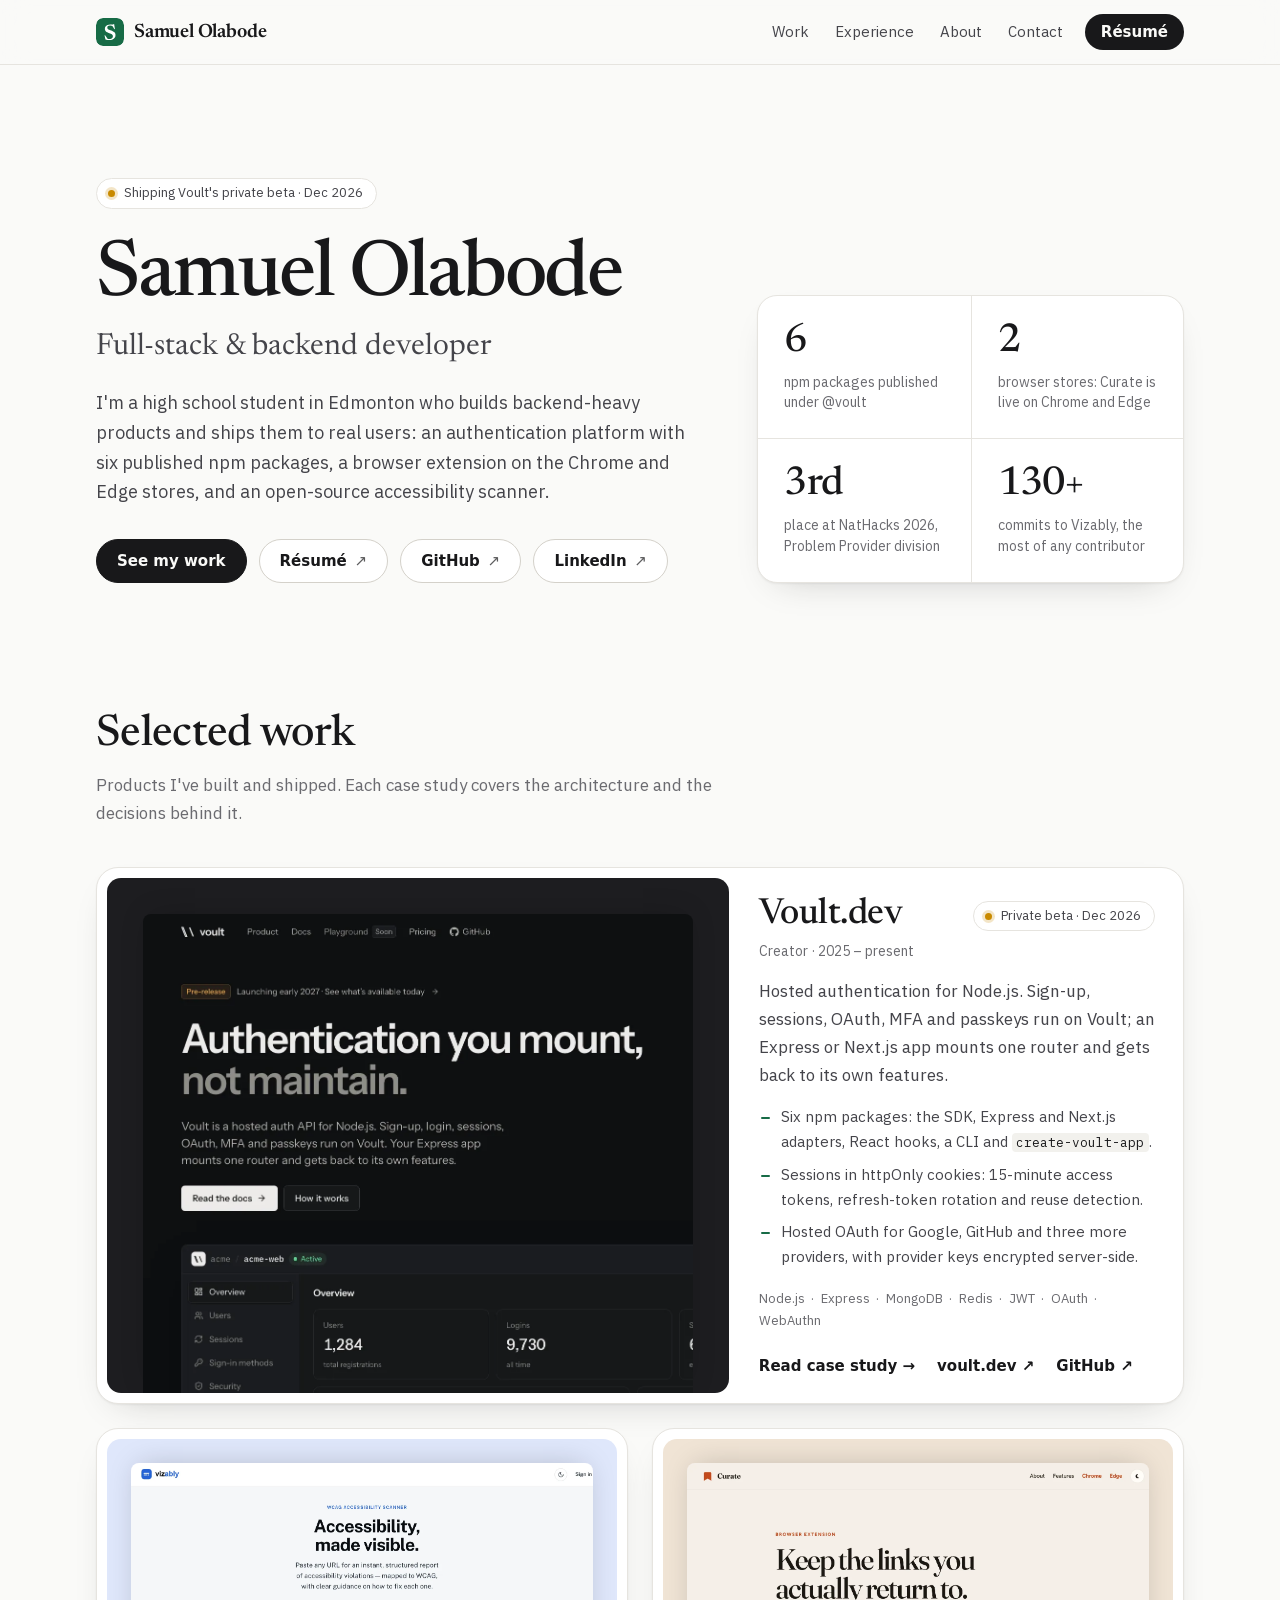
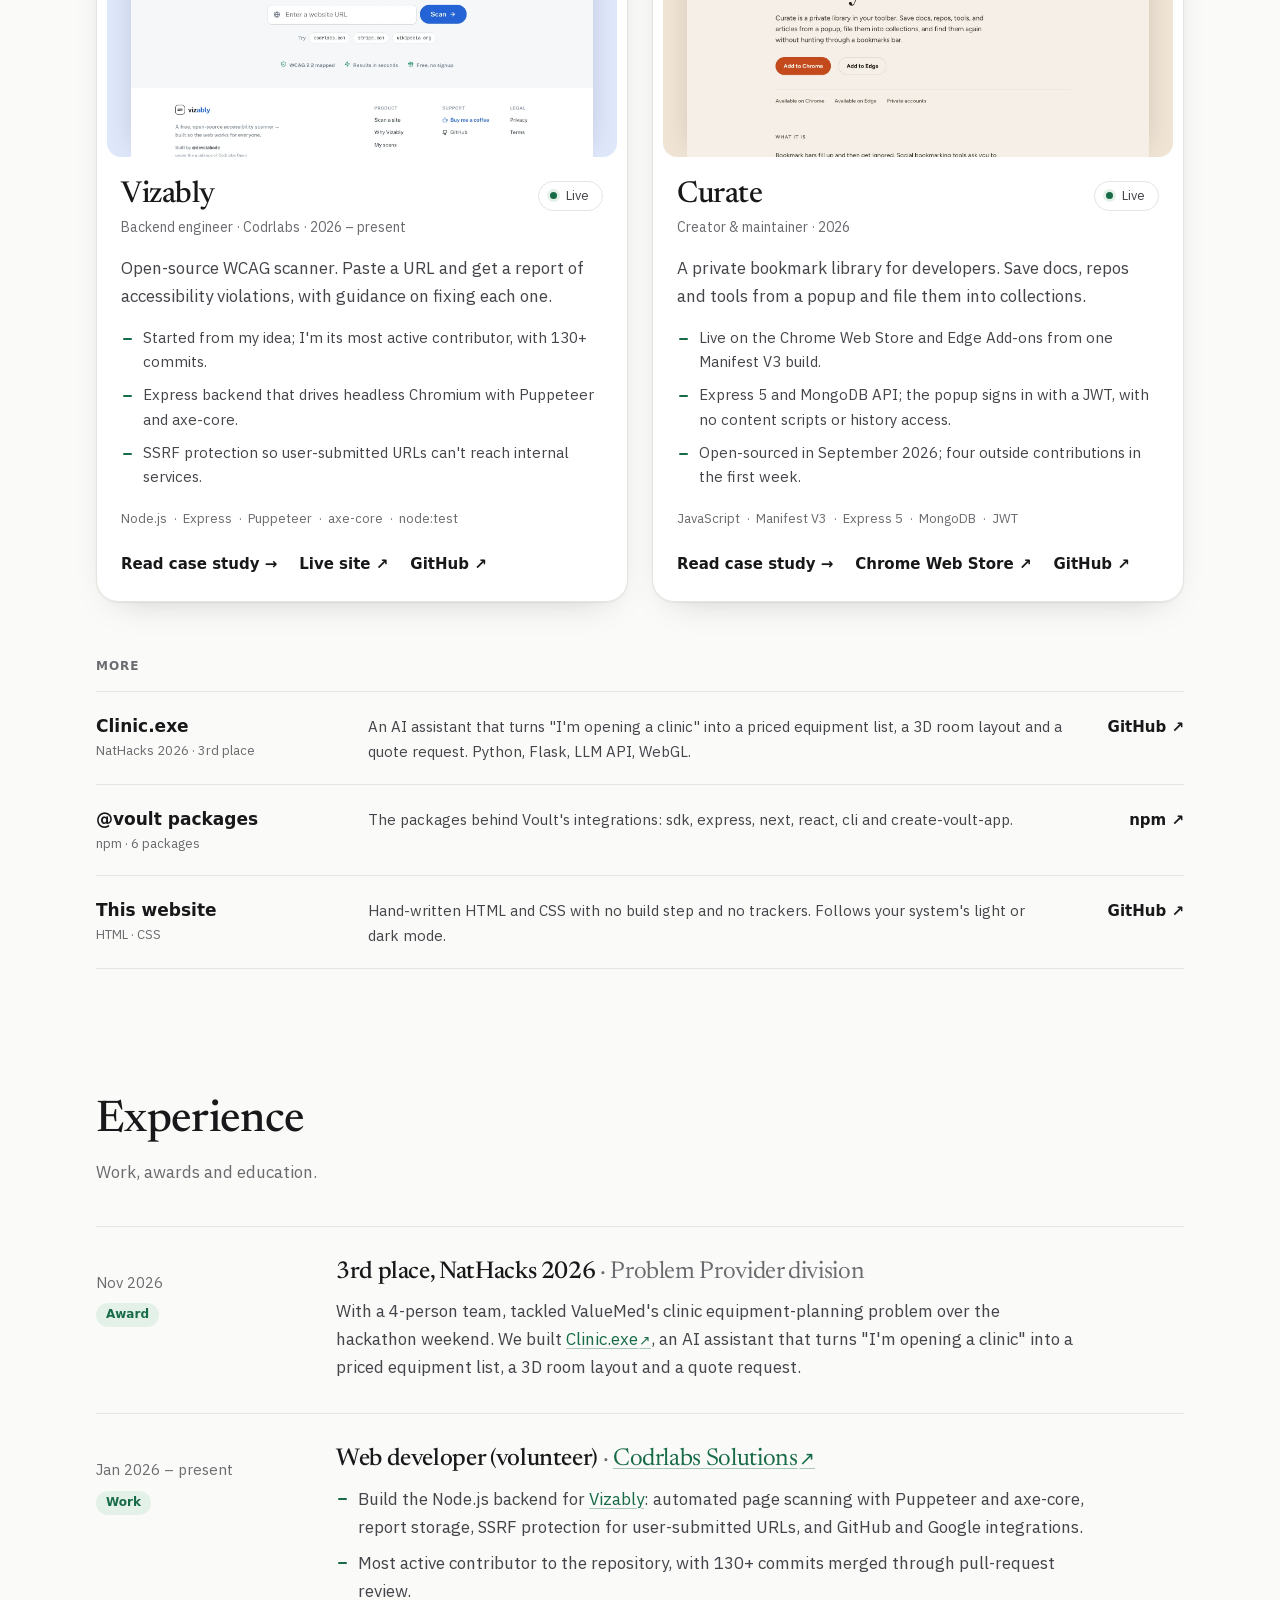
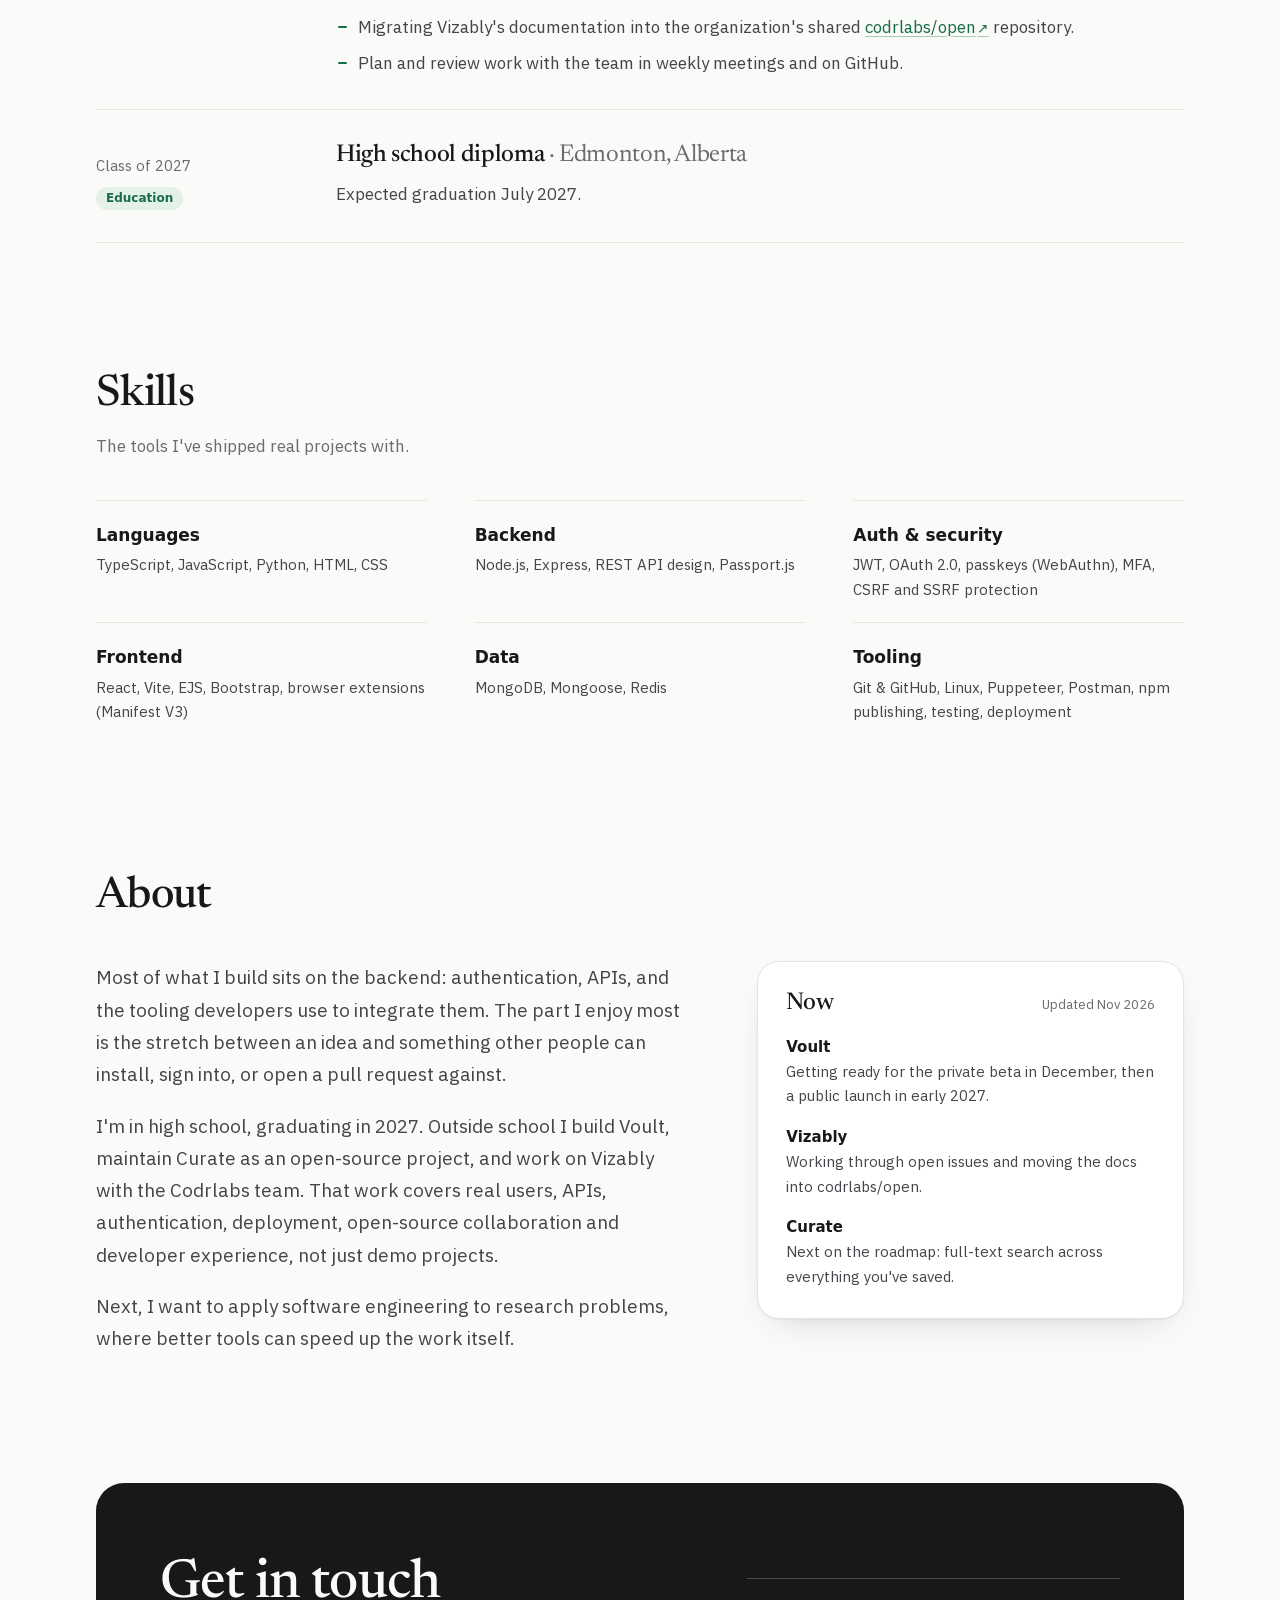
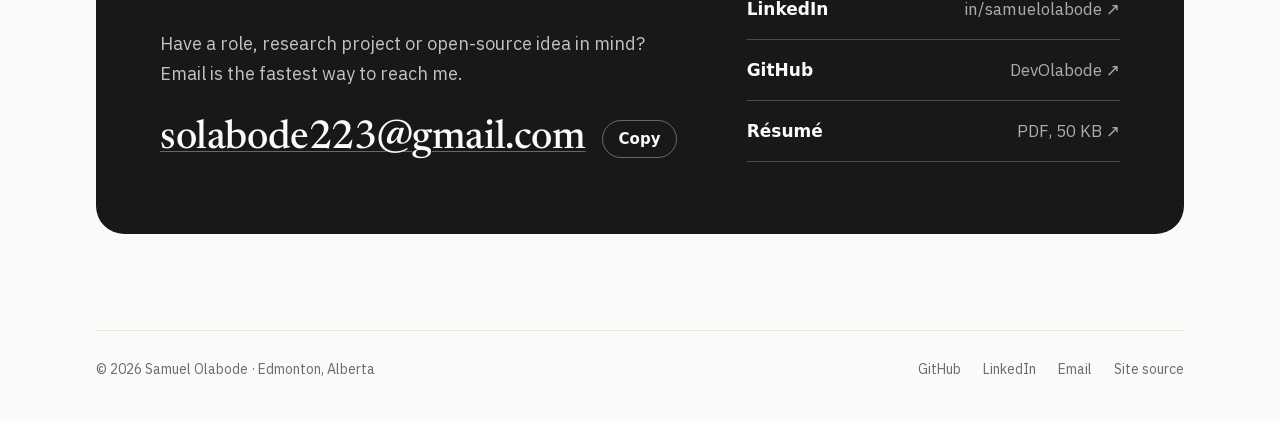
==== commit 2a34903f: "Replace terminal theme with editorial light/dark design Swap the terminal styling for a serif-and-sa" ====
--- a/index.html
+++ b/index.html
@@ -6,8 +6,9 @@
   <title>Samuel Olabode · Full-stack &amp; backend developer</title>
   <meta name="description" content="Samuel Olabode is a full-stack and backend developer in Edmonton building developer tools: an authentication platform with six npm packages, a Chrome and Edge extension, and an open-source accessibility scanner.">
   <meta name="author" content="Samuel Olabode">
-  <meta name="theme-color" content="#0e0e0e">
-  <meta name="color-scheme" content="dark">
+  <meta name="theme-color" content="#fafaf8" media="(prefers-color-scheme: light)">
+  <meta name="theme-color" content="#0f0f10" media="(prefers-color-scheme: dark)">
+  <meta name="color-scheme" content="light dark">
   <link rel="canonical" href="https://devolabode.github.io/">
   <link rel="icon" href="/favicon.svg" type="image/svg+xml">
   <link rel="apple-touch-icon" href="/apple-touch-icon.png">
@@ -31,8 +32,7 @@
   <link rel="me" href="https://github.com/DevOlabode">
   <link rel="me" href="https://www.linkedin.com/in/samuelolabode/">
 
-  <link rel="preload" href="/assets/fonts/plex-mono-400.woff2" as="font" type="font/woff2" crossorigin>
-  <link rel="preload" href="/assets/fonts/plex-mono-600.woff2" as="font" type="font/woff2" crossorigin>
+  <link rel="preload" href="/assets/fonts/newsreader.woff2" as="font" type="font/woff2" crossorigin>
   <link rel="preload" href="/assets/fonts/plex-sans-400.woff2" as="font" type="font/woff2" crossorigin>
   <link rel="stylesheet" href="/assets/site.css">
 
@@ -54,13 +54,12 @@
   <a class="skip" href="#main">Skip to content</a>
   <header class="topbar">
     <nav class="wrap nav" aria-label="Main">
-      <a class="brand" href="/"><img src="/favicon.svg" width="22" height="22" alt="">Samuel Olabode</a>
+      <a class="brand" href="/"><img src="/favicon.svg" width="28" height="28" alt="">Samuel Olabode</a>
       <ul>
-        <li class="opt"><a href="/#projects">Projects</a></li>
+        <li class="opt"><a href="/#projects">Work</a></li>
         <li class="opt"><a href="/#experience">Experience</a></li>
-        <li class="opt"><a href="/#skills">Skills</a></li>
         <li class="opt"><a href="/#about">About</a></li>
-        <li><a href="/#contact">Contact</a></li>
+        <li class="opt"><a href="/#contact">Contact</a></li>
         <li><a class="nav-cta" href="/assets/resume.pdf" target="_blank" rel="noopener">Résumé</a></li>
       </ul>
     </nav>
@@ -69,55 +68,41 @@
   <main id="main">
     <section class="wrap hero" aria-labelledby="hero-h">
       <div>
-        <p class="prompt" aria-hidden="true"><span class="ps">~ $</span> whoami<span class="cursor"></span></p>
+        <p class="pill beta">Shipping Voult's private beta · Dec 2026</p>
         <h1 id="hero-h">Samuel Olabode</h1>
         <p class="role">Full-stack &amp; backend developer</p>
-        <p class="lead">High school student in Edmonton who builds backend-heavy products and ships them to real users: an authentication platform with six published npm packages, a browser extension on the Chrome and Edge stores, and an open-source accessibility scanner.</p>
+        <p class="lead">I'm a high school student in Edmonton who builds backend-heavy products and ships them to real users: an authentication platform with six published npm packages, a browser extension on the Chrome and Edge stores, and an open-source accessibility scanner.</p>
         <div class="actions">
-          <a class="btn btn-primary" href="#projects">View projects <span class="arr" aria-hidden="true">↓</span></a>
+          <a class="btn btn-primary" href="#projects">See my work</a>
           <a class="btn" href="/assets/resume.pdf" target="_blank" rel="noopener">Résumé <span class="arr" aria-hidden="true">↗</span><span class="sr-only">(PDF)</span></a>
           <a class="btn" href="https://github.com/DevOlabode" target="_blank" rel="me noopener">GitHub <span class="arr" aria-hidden="true">↗</span></a>
           <a class="btn" href="https://www.linkedin.com/in/samuelolabode/" target="_blank" rel="me noopener">LinkedIn <span class="arr" aria-hidden="true">↗</span></a>
         </div>
       </div>
 
-      <aside class="panel" aria-label="Profile">
-        <span class="panel-t" aria-hidden="true">~/.profile</span>
-        <dl class="kv">
-          <dt>based in</dt><dd>Edmonton, Alberta, Canada</dd>
-          <dt>school</dt><dd>High school, graduating 2027</dd>
-          <dt>focus</dt><dd>Auth, APIs, developer tools</dd>
-          <dt>languages</dt><dd>TypeScript, JavaScript, Python</dd>
-          <dt>shipping</dt><dd><span class="status beta">Voult private beta, Dec 2026</span></dd>
-          <dt>email</dt><dd><a href="mailto:solabode223@gmail.com">solabode223@gmail.com</a></dd>
-          <dt>github</dt><dd><a href="https://github.com/DevOlabode" target="_blank" rel="me noopener">DevOlabode</a></dd>
-        </dl>
-      </aside>
-    </section>
-
-    <div class="wrap">
       <ul class="metrics" aria-label="Highlights">
         <li><b>6</b><span>npm packages published under @voult</span></li>
         <li><b>2</b><span>browser stores: Curate is live on Chrome and Edge</span></li>
         <li><b>3rd</b><span>place at NatHacks 2026, Problem Provider division</span></li>
         <li><b>130+</b><span>commits to Vizably, the most of any contributor</span></li>
       </ul>
-    </div>
+    </section>
 
     <section id="projects" class="wrap section" aria-labelledby="projects-h">
       <header class="sec-head">
-        <h2 id="projects-h">Projects</h2>
-        <p>Products I've built and shipped</p>
+        <h2 id="projects-h">Selected work</h2>
+        <p>Products I've built and shipped. Each case study covers the architecture and the decisions behind it.</p>
       </header>
 
       <div class="work">
-        <article class="panel project featured" aria-labelledby="voult-h">
-          <span class="panel-t" aria-hidden="true">~/projects/voult</span>
-          <a class="shot" href="/projects/voult/" tabindex="-1" aria-hidden="true"><img src="/assets/voult.webp" alt="" width="1600" height="1000" decoding="async"></a>
+        <article class="project featured" aria-labelledby="voult-h">
+          <a class="shot tint-voult" href="/projects/voult/" tabindex="-1" aria-hidden="true"><img src="/assets/voult.webp" alt="" width="1600" height="1000" decoding="async"></a>
           <div class="project-body">
-            <h3 id="voult-h"><a href="/projects/voult/">Voult.dev</a></h3>
-            <span class="panel-s status beta">private beta · Dec 2026</span>
-            <p class="label">Creator · 2025 – present</p>
+            <div class="project-top">
+              <h3 id="voult-h"><a href="/projects/voult/">Voult.dev</a></h3>
+              <span class="pill beta">Private beta · Dec 2026</span>
+            </div>
+            <p class="role">Creator · 2025 – present</p>
             <p class="desc">Hosted authentication for Node.js. Sign-up, sessions, OAuth, MFA and passkeys run on Voult; an Express or Next.js app mounts one router and gets back to its own features.</p>
             <ul class="points">
               <li>Six npm packages: the SDK, Express and Next.js adapters, React hooks, a CLI and <code>create-voult-app</code>.</li>
@@ -126,20 +111,21 @@
             </ul>
             <ul class="stack" aria-label="Tech stack"><li>Node.js</li><li>Express</li><li>MongoDB</li><li>Redis</li><li>JWT</li><li>OAuth</li><li>WebAuthn</li></ul>
             <div class="links">
-              <a href="/projects/voult/">Case study<span class="sr-only"> for Voult.dev</span> <span aria-hidden="true">→</span></a>
-              <a href="https://voult.dev" target="_blank" rel="noopener">voult.dev</a>
-              <a href="https://github.com/voult-dev/voult" target="_blank" rel="noopener">Source<span class="sr-only"> code for Voult.dev</span></a>
+              <a href="/projects/voult/">Read case study<span class="sr-only"> for Voult.dev</span> <span aria-hidden="true">→</span></a>
+              <a href="https://voult.dev" target="_blank" rel="noopener">voult.dev <span aria-hidden="true">↗</span></a>
+              <a href="https://github.com/voult-dev/voult" target="_blank" rel="noopener">GitHub<span class="sr-only"> repository for Voult.dev</span> <span aria-hidden="true">↗</span></a>
             </div>
           </div>
         </article>
 
-        <article class="panel project" aria-labelledby="vizably-h">
-          <span class="panel-t" aria-hidden="true">~/projects/vizably</span>
-          <a class="shot" href="/projects/vizably/" tabindex="-1" aria-hidden="true"><img src="/assets/vizably.webp" alt="" width="1600" height="1000" loading="lazy" decoding="async"></a>
+        <article class="project" aria-labelledby="vizably-h">
+          <a class="shot tint-vizably" href="/projects/vizably/" tabindex="-1" aria-hidden="true"><img src="/assets/vizably.webp" alt="" width="1600" height="1000" loading="lazy" decoding="async"></a>
           <div class="project-body">
-            <h3 id="vizably-h"><a href="/projects/vizably/">Vizably</a></h3>
-            <span class="panel-s status">live</span>
-            <p class="label">Backend engineer · Codrlabs · 2026 – present</p>
+            <div class="project-top">
+              <h3 id="vizably-h"><a href="/projects/vizably/">Vizably</a></h3>
+              <span class="pill">Live</span>
+            </div>
+            <p class="role">Backend engineer · Codrlabs · 2026 – present</p>
             <p class="desc">Open-source WCAG scanner. Paste a URL and get a report of accessibility violations, with guidance on fixing each one.</p>
             <ul class="points">
               <li>Started from my idea; I'm its most active contributor, with 130+ commits.</li>
@@ -148,20 +134,21 @@
             </ul>
             <ul class="stack" aria-label="Tech stack"><li>Node.js</li><li>Express</li><li>Puppeteer</li><li>axe-core</li><li>node:test</li></ul>
             <div class="links">
-              <a href="/projects/vizably/">Case study<span class="sr-only"> for Vizably</span> <span aria-hidden="true">→</span></a>
-              <a href="https://vizably.vercel.app" target="_blank" rel="noopener">vizably.vercel.app</a>
-              <a href="https://github.com/codrlabs/vizably" target="_blank" rel="noopener">Source<span class="sr-only"> code for Vizably</span></a>
+              <a href="/projects/vizably/">Read case study<span class="sr-only"> for Vizably</span> <span aria-hidden="true">→</span></a>
+              <a href="https://vizably.vercel.app" target="_blank" rel="noopener">Live site<span class="sr-only"> for Vizably</span> <span aria-hidden="true">↗</span></a>
+              <a href="https://github.com/codrlabs/vizably" target="_blank" rel="noopener">GitHub<span class="sr-only"> repository for Vizably</span> <span aria-hidden="true">↗</span></a>
             </div>
           </div>
         </article>
 
-        <article class="panel project" aria-labelledby="curate-h">
-          <span class="panel-t" aria-hidden="true">~/projects/curate</span>
-          <a class="shot" href="/projects/curate/" tabindex="-1" aria-hidden="true"><img src="/assets/curate.webp" alt="" width="1600" height="1000" loading="lazy" decoding="async"></a>
+        <article class="project" aria-labelledby="curate-h">
+          <a class="shot tint-curate" href="/projects/curate/" tabindex="-1" aria-hidden="true"><img src="/assets/curate.webp" alt="" width="1600" height="1000" loading="lazy" decoding="async"></a>
           <div class="project-body">
-            <h3 id="curate-h"><a href="/projects/curate/">Curate</a></h3>
-            <span class="panel-s status">live</span>
-            <p class="label">Creator &amp; maintainer · 2026</p>
+            <div class="project-top">
+              <h3 id="curate-h"><a href="/projects/curate/">Curate</a></h3>
+              <span class="pill">Live</span>
+            </div>
+            <p class="role">Creator &amp; maintainer · 2026</p>
             <p class="desc">A private bookmark library for developers. Save docs, repos and tools from a popup and file them into collections.</p>
             <ul class="points">
               <li>Live on the Chrome Web Store and Edge Add-ons from one Manifest V3 build.</li>
@@ -170,58 +157,52 @@
             </ul>
             <ul class="stack" aria-label="Tech stack"><li>JavaScript</li><li>Manifest V3</li><li>Express 5</li><li>MongoDB</li><li>JWT</li></ul>
             <div class="links">
-              <a href="/projects/curate/">Case study<span class="sr-only"> for Curate</span> <span aria-hidden="true">→</span></a>
-              <a href="https://chromewebstore.google.com/detail/curate/nlkfmdiphacjgicdcagonbfnpcdjfapo" target="_blank" rel="noopener">Chrome Web Store</a>
-              <a href="https://github.com/DevOlabode/curate" target="_blank" rel="noopener">Source<span class="sr-only"> code for Curate</span></a>
+              <a href="/projects/curate/">Read case study<span class="sr-only"> for Curate</span> <span aria-hidden="true">→</span></a>
+              <a href="https://chromewebstore.google.com/detail/curate/nlkfmdiphacjgicdcagonbfnpcdjfapo" target="_blank" rel="noopener">Chrome Web Store <span aria-hidden="true">↗</span></a>
+              <a href="https://github.com/DevOlabode/curate" target="_blank" rel="noopener">GitHub<span class="sr-only"> repository for Curate</span> <span aria-hidden="true">↗</span></a>
             </div>
           </div>
         </article>
       </div>
 
-      <ul class="ls" aria-label="More work">
-        <li>
-          <span class="name">clinic.exe</span>
-          <div>
-            <p>NatHacks 2026, 3rd place. An AI assistant that turns "I'm opening a clinic" into a priced equipment list, a 3D room layout and a quote request.</p>
-            <p class="meta">Python · Flask · LLM API · WebGL</p>
-          </div>
-          <a class="meta" href="https://github.com/achubakha/clinic.exe" target="_blank" rel="noopener">Source<span class="sr-only"> code for clinic.exe</span></a>
-        </li>
-        <li>
-          <span class="name">@voult/*</span>
-          <div>
-            <p>The npm packages behind Voult's integrations, from the core SDK to a project scaffolder.</p>
-            <p class="meta">sdk · express · next · react · cli · create-voult-app</p>
-          </div>
-          <a class="meta" href="https://www.npmjs.com/org/voult" target="_blank" rel="noopener">npm<span class="sr-only">: @voult packages</span></a>
-        </li>
-        <li>
-          <span class="name">devolabode.github.io</span>
-          <div>
-            <p>This site. Hand-written HTML and CSS, no build step and no trackers.</p>
-            <p class="meta">HTML · CSS</p>
-          </div>
-          <a class="meta" href="https://github.com/DevOlabode/devolabode.github.io" target="_blank" rel="noopener">Source<span class="sr-only"> code for this site</span></a>
-        </li>
-      </ul>
+      <div class="more">
+        <h3 class="eyebrow">More</h3>
+        <ul class="more-list">
+          <li>
+            <span><span class="name">Clinic.exe</span><span class="meta">NatHacks 2026 · 3rd place</span></span>
+            <p>An AI assistant that turns "I'm opening a clinic" into a priced equipment list, a 3D room layout and a quote request. Python, Flask, LLM API, WebGL.</p>
+            <a href="https://github.com/achubakha/clinic.exe" target="_blank" rel="noopener">GitHub<span class="sr-only"> repository for Clinic.exe</span> <span aria-hidden="true">↗</span></a>
+          </li>
+          <li>
+            <span><span class="name">@voult packages</span><span class="meta">npm · 6 packages</span></span>
+            <p>The packages behind Voult's integrations: sdk, express, next, react, cli and create-voult-app.</p>
+            <a href="https://www.npmjs.com/org/voult" target="_blank" rel="noopener">npm<span class="sr-only">: @voult packages</span> <span aria-hidden="true">↗</span></a>
+          </li>
+          <li>
+            <span><span class="name">This website</span><span class="meta">HTML · CSS</span></span>
+            <p>Hand-written HTML and CSS with no build step and no trackers. Follows your system's light or dark mode.</p>
+            <a href="https://github.com/DevOlabode/devolabode.github.io" target="_blank" rel="noopener">GitHub<span class="sr-only"> repository for this site</span> <span aria-hidden="true">↗</span></a>
+          </li>
+        </ul>
+      </div>
     </section>
 
     <section id="experience" class="wrap section" aria-labelledby="experience-h">
       <header class="sec-head">
         <h2 id="experience-h">Experience</h2>
-        <p>Work, awards and education</p>
+        <p>Work, awards and education.</p>
       </header>
       <ol class="xp">
         <!-- ADD NEW ENTRIES HERE: copy one <li>, paste it at the top, edit it -->
         <li>
-          <p class="when"><time datetime="2026-11">Nov 2026</time><span class="label">award</span></p>
+          <p class="when"><time datetime="2026-11">Nov 2026</time><br><span class="kind">Award</span></p>
           <div>
             <h3>3rd place, NatHacks 2026 <span class="org">· Problem Provider division</span></h3>
             <p>With a 4-person team, tackled ValueMed's clinic equipment-planning problem over the hackathon weekend. We built <a href="https://github.com/achubakha/clinic.exe" target="_blank" rel="noopener">Clinic.exe</a>, an AI assistant that turns "I'm opening a clinic" into a priced equipment list, a 3D room layout and a quote request.</p>
           </div>
         </li>
         <li>
-          <p class="when"><time datetime="2026-01">Jan 2026</time> – present<span class="label">work</span></p>
+          <p class="when"><time datetime="2026-01">Jan 2026</time> – present<br><span class="kind">Work</span></p>
           <div>
             <h3>Web developer (volunteer) <span class="org">· <a href="https://github.com/codrlabs" target="_blank" rel="noopener">Codrlabs Solutions</a></span></h3>
             <ul class="points">
@@ -233,7 +214,7 @@
           </div>
         </li>
         <li>
-          <p class="when">Class of 2027<span class="label">education</span></p>
+          <p class="when">Class of 2027<br><span class="kind">Education</span></p>
           <div>
             <h3>High school diploma <span class="org">· Edmonton, Alberta</span></h3>
             <p>Expected graduation July 2027.</p>
@@ -245,15 +226,15 @@
     <section id="skills" class="wrap section" aria-labelledby="skills-h">
       <header class="sec-head">
         <h2 id="skills-h">Skills</h2>
-        <p>What I've shipped with</p>
+        <p>The tools I've shipped real projects with.</p>
       </header>
       <dl class="skills">
-        <div><dt class="label">Languages</dt><dd>TypeScript, JavaScript, Python, HTML, CSS</dd></div>
-        <div><dt class="label">Backend</dt><dd>Node.js, Express, REST API design, Passport.js</dd></div>
-        <div><dt class="label">Auth &amp; security</dt><dd>JWT, OAuth 2.0, passkeys (WebAuthn), MFA, CSRF and SSRF protection</dd></div>
-        <div><dt class="label">Frontend</dt><dd>React, Vite, EJS, Bootstrap, browser extensions (Manifest V3)</dd></div>
-        <div><dt class="label">Data</dt><dd>MongoDB, Mongoose, Redis</dd></div>
-        <div><dt class="label">Tooling</dt><dd>Git &amp; GitHub, Linux, Puppeteer, Postman, npm publishing, testing, deployment</dd></div>
+        <div><dt>Languages</dt><dd>TypeScript, JavaScript, Python, HTML, CSS</dd></div>
+        <div><dt>Backend</dt><dd>Node.js, Express, REST API design, Passport.js</dd></div>
+        <div><dt>Auth &amp; security</dt><dd>JWT, OAuth 2.0, passkeys (WebAuthn), MFA, CSRF and SSRF protection</dd></div>
+        <div><dt>Frontend</dt><dd>React, Vite, EJS, Bootstrap, browser extensions (Manifest V3)</dd></div>
+        <div><dt>Data</dt><dd>MongoDB, Mongoose, Redis</dd></div>
+        <div><dt>Tooling</dt><dd>Git &amp; GitHub, Linux, Puppeteer, Postman, npm publishing, testing, deployment</dd></div>
       </dl>
     </section>
 
@@ -262,15 +243,13 @@
         <h2 id="about-h">About</h2>
       </header>
       <div class="two">
-        <div class="prose">
+        <div class="prose lg">
           <p>Most of what I build sits on the backend: authentication, APIs, and the tooling developers use to integrate them. The part I enjoy most is the stretch between an idea and something other people can install, sign into, or open a pull request against.</p>
           <p>I'm in high school, graduating in 2027. Outside school I build Voult, maintain Curate as an open-source project, and work on Vizably with the Codrlabs team. That work covers real users, APIs, authentication, deployment, open-source collaboration and developer experience, not just demo projects.</p>
           <p>Next, I want to apply software engineering to research problems, where better tools can speed up the work itself.</p>
         </div>
-        <aside class="panel" aria-labelledby="now-h">
-          <span class="panel-t" aria-hidden="true">~/now.md</span>
-          <span class="panel-s">updated Nov 2026</span>
-          <h3 id="now-h" class="sr-only">What I'm doing now</h3>
+        <aside class="card" aria-labelledby="now-h">
+          <div class="card-head"><h3 id="now-h">Now</h3><span>Updated Nov 2026</span></div>
           <ul class="now">
             <li><b>Voult</b>Getting ready for the private beta in December, then a public launch in early 2027.</li>
             <li><b>Vizably</b>Working through open issues and moving the docs into codrlabs/open.</li>
@@ -281,11 +260,9 @@
     </section>
 
     <section id="contact" class="wrap section" aria-labelledby="contact-h">
-      <header class="sec-head">
-        <h2 id="contact-h">Contact</h2>
-      </header>
-      <div class="two">
-        <div class="prose">
+      <div class="cta">
+        <div>
+          <h2 id="contact-h">Get in touch</h2>
           <p>Have a role, research project or open-source idea in mind? Email is the fastest way to reach me.</p>
           <div class="email-row">
             <a class="email" href="mailto:solabode223@gmail.com">solabode223@gmail.com</a>
@@ -293,18 +270,17 @@
             <span class="sr-only" role="status" id="copy-status"></span>
           </div>
         </div>
-        <dl class="kv">
-          <dt>linkedin</dt><dd><a href="https://www.linkedin.com/in/samuelolabode/" target="_blank" rel="me noopener">in/samuelolabode</a></dd>
-          <dt>github</dt><dd><a href="https://github.com/DevOlabode" target="_blank" rel="me noopener">DevOlabode</a></dd>
-          <dt>résumé</dt><dd><a href="/assets/resume.pdf" target="_blank" rel="noopener">resume.pdf</a> <span class="muted">(50 KB)</span></dd>
-          <dt>location</dt><dd>Edmonton, AB · Mountain Time</dd>
-        </dl>
+        <ul class="cta-links">
+          <li><a href="https://www.linkedin.com/in/samuelolabode/" target="_blank" rel="me noopener">LinkedIn <span>in/samuelolabode ↗</span></a></li>
+          <li><a href="https://github.com/DevOlabode" target="_blank" rel="me noopener">GitHub <span>DevOlabode ↗</span></a></li>
+          <li><a href="/assets/resume.pdf" target="_blank" rel="noopener">Résumé <span>PDF, 50 KB ↗</span></a></li>
+        </ul>
       </div>
     </section>
   </main>
 
   <footer class="wrap footer">
-    <span>© 2026 Samuel Olabode</span>
+    <span>© 2026 Samuel Olabode · Edmonton, Alberta</span>
     <ul>
       <li><a href="https://github.com/DevOlabode" target="_blank" rel="noopener">GitHub</a></li>
       <li><a href="https://www.linkedin.com/in/samuelolabode/" target="_blank" rel="noopener">LinkedIn</a></li>
--- a/assets/site.css
+++ b/assets/site.css
@@ -1,316 +1,376 @@
-@font-face { font-family: "Plex Mono"; font-weight: 400; font-display: swap; src: url(fonts/plex-mono-400.woff2) format("woff2"); }
-@font-face { font-family: "Plex Mono"; font-weight: 600; font-display: swap; src: url(fonts/plex-mono-600.woff2) format("woff2"); }
+/* Newsreader is a variable font subset: weights 400–700, optical size pinned to display (36). */
+@font-face { font-family: "Newsreader"; font-weight: 400 700; font-display: swap; src: url(fonts/newsreader.woff2) format("woff2"); }
 @font-face { font-family: "Plex Sans"; font-weight: 400; font-display: swap; src: url(fonts/plex-sans-400.woff2) format("woff2"); }
 @font-face { font-family: "Plex Sans"; font-weight: 600; font-display: swap; src: url(fonts/plex-sans-600.woff2) format("woff2"); }
-
-/* Neutral greys + one green accent (IBM Carbon values, to match IBM Plex). */
+@font-face { font-family: "Plex Mono"; font-weight: 400; font-display: swap; src: url(fonts/plex-mono-400.woff2) format("woff2"); }
+
 :root {
-  --bg: #0e0e0e;
-  --raise: #161616;
-  --line: #272727;
-  --line-2: #393939;
-  --text: #f4f4f4;
-  --text-2: #c6c6c6;
-  --muted: #8d8d8d;
-  --accent: #6fdc8c;
-  --amber: #f1c21b;
+  --bg: #fafaf8;
+  --surface: #ffffff;
+  --sunk: #f2f1ed;
+  --line: #e6e4df;
+  --line-2: #d4d1ca;
+  --text: #18181a;
+  --text-2: #44444a;
+  --muted: #6b6b70;
+  --accent: #176b46;
+  --accent-soft: #e4f1e9;
+  --amber: #c98a00;
+  --kw: #2a52c9;
+  --shadow: 0 1px 2px rgb(24 24 26 / .05), 0 14px 36px -22px rgb(24 24 26 / .28);
+  --shot-shadow: 0 -4px 28px -8px rgb(0 0 0 / .22);
+  --tint-voult: #1d1d20;
+  --tint-vizably: #dfe7fb;
+  --tint-curate: #f0e4d5;
+  --serif: "Newsreader", Georgia, "Times New Roman", serif;
+  --sans: "Plex Sans", system-ui, -apple-system, "Segoe UI", sans-serif;
   --mono: "Plex Mono", ui-monospace, SFMono-Regular, Menlo, Consolas, monospace;
-  --sans: "Plex Sans", system-ui, -apple-system, "Segoe UI", sans-serif;
   --max: 72rem;
-  --gutter: 16px;
-  color-scheme: dark;
+  --gutter: 20px;
+  color-scheme: light dark;
+}
+@media (prefers-color-scheme: dark) {
+  :root {
+    --bg: #0f0f10;
+    --surface: #161618;
+    --sunk: #1c1c1f;
+    --line: #29292d;
+    --line-2: #3b3b40;
+    --text: #f2f2f0;
+    --text-2: #c2c2c5;
+    --muted: #94949a;
+    --accent: #6fcf9a;
+    --accent-soft: #15291e;
+    --amber: #f1c21b;
+    --kw: #a6c8ff;
+    --shadow: 0 1px 2px rgb(0 0 0 / .4), 0 18px 40px -24px rgb(0 0 0 / .8);
+    --shot-shadow: 0 -4px 32px -8px rgb(0 0 0 / .7);
+    --tint-voult: #222226;
+    --tint-vizably: #18213a;
+    --tint-curate: #2a2219;
+  }
 }
 
 *, *::before, *::after { box-sizing: border-box; }
-html { -webkit-text-size-adjust: 100%; scroll-behavior: smooth; scroll-padding-top: 76px; }
+html { -webkit-text-size-adjust: 100%; scroll-behavior: smooth; scroll-padding-top: 84px; }
 body {
   margin: 0;
   background: var(--bg);
   color: var(--text-2);
-  font: 400 1rem/1.65 var(--sans);
+  font: 400 1.0625rem/1.65 var(--sans);
   -webkit-font-smoothing: antialiased;
 }
-h1, h2, h3 { margin: 0; color: var(--text); font-family: var(--mono); font-weight: 600; line-height: 1.2; letter-spacing: -.02em; }
+h1, h2, h3 { margin: 0; color: var(--text); font-family: var(--serif); font-weight: 500; line-height: 1.1; letter-spacing: -.015em; text-wrap: balance; }
 p, dl, dd, figure, pre { margin: 0; }
-img { max-width: 100%; }
+p { text-wrap: pretty; }
+img { display: block; max-width: 100%; }
+strong { font-weight: 600; color: var(--text); }
+code { padding: .1em .35em; border-radius: 4px; background: var(--sunk); font: .85em var(--mono); color: var(--text); }
 ::selection { background: var(--accent); color: var(--bg); }
-:focus-visible { outline: 2px solid var(--accent); outline-offset: 3px; border-radius: 2px; }
-code { font: .875em var(--mono); color: var(--text); }
-strong { font-weight: 600; color: var(--text); }
+:focus-visible { outline: 2px solid var(--accent); outline-offset: 3px; border-radius: 4px; }
 
 a {
-  color: var(--text);
-  text-decoration: underline 1px var(--line-2);
-  text-underline-offset: 4px;
+  color: var(--accent);
+  text-decoration: underline 1px;
+  text-decoration-color: color-mix(in srgb, currentColor 35%, transparent);
+  text-underline-offset: 3px;
   transition: color .15s, text-decoration-color .15s, background-color .15s, border-color .15s;
 }
-a:hover { text-decoration-color: var(--accent); }
-a[target="_blank"]:not(.btn, .bare)::after { content: "↗" / ""; margin-left: .15em; font-size: .8em; color: var(--muted); }
+a:hover { text-decoration-color: currentColor; }
+.prose a[target="_blank"]::after, .xp a[target="_blank"]::after, .facts a[target="_blank"]::after { content: "↗" / ""; margin-left: .1em; font-size: .8em; }
 
 .sr-only { position: absolute; width: 1px; height: 1px; padding: 0; margin: -1px; overflow: hidden; clip: rect(0 0 0 0); white-space: nowrap; border: 0; }
 .skip {
   position: absolute; left: 16px; top: -100px; z-index: 20;
-  padding: 8px 14px; border-radius: 6px;
-  background: var(--accent); color: var(--bg); font: 600 .875rem var(--mono); text-decoration: none;
+  padding: 8px 14px; border-radius: 8px;
+  background: var(--text); color: var(--bg); font-weight: 600; text-decoration: none;
 }
 .skip:focus { top: 12px; }
-.ps { color: var(--accent); }
 .muted { color: var(--muted); }
-
 .wrap { max-width: var(--max); margin-inline: auto; padding-inline: var(--gutter); }
+.eyebrow { font: 600 .75rem/1.4 var(--sans); text-transform: uppercase; letter-spacing: .08em; color: var(--muted); }
 
 /* ---------- Top bar ---------- */
 .topbar {
   position: sticky; top: 0; z-index: 10;
-  background: rgb(14 14 14 / .92);
+  background: var(--bg);
+  background: color-mix(in srgb, var(--bg) 86%, transparent);
+  -webkit-backdrop-filter: saturate(1.4) blur(14px);
+  backdrop-filter: saturate(1.4) blur(14px);
   border-bottom: 1px solid var(--line);
 }
-@supports (backdrop-filter: blur(1px)) or (-webkit-backdrop-filter: blur(1px)) {
-  .topbar { background: rgb(14 14 14 / .72); -webkit-backdrop-filter: blur(12px); backdrop-filter: blur(12px); }
-}
-.nav { display: flex; align-items: center; justify-content: space-between; gap: 16px; height: 56px; font: .8125rem var(--mono); }
-.brand { display: inline-flex; align-items: center; gap: 10px; font-weight: 600; color: var(--text); text-decoration: none; white-space: nowrap; }
-.brand img { display: block; border-radius: 5px; }
-.nav ul { display: flex; align-items: center; gap: 2px; margin: 0; padding: 0; list-style: none; }
-.nav ul a { display: block; padding: 6px 10px; border-radius: 6px; color: var(--muted); text-decoration: none; }
-.nav ul a:hover { color: var(--text); background: var(--raise); }
-.nav ul a[aria-current="page"] { color: var(--text); }
-.nav .nav-cta { margin-left: 8px; color: var(--text); border: 1px solid var(--line-2); }
-.nav .nav-cta:hover { border-color: var(--muted); }
+.nav { display: flex; align-items: center; justify-content: space-between; gap: 16px; height: 64px; }
+.brand { display: inline-flex; align-items: center; gap: 10px; font: 600 1.1875rem var(--serif); letter-spacing: -.01em; color: var(--text); text-decoration: none; white-space: nowrap; }
+.brand img { border-radius: 7px; }
+.nav ul { display: flex; align-items: center; gap: 2px; margin: 0; padding: 0; list-style: none; font-size: .9375rem; }
+.nav ul a { display: block; padding: 6px 12px; border-radius: 999px; color: var(--text-2); text-decoration: none; }
+.nav ul a:hover { color: var(--text); background: var(--sunk); }
 .nav .opt { display: none; }
-
-/* ---------- Buttons, status, small type ---------- */
+.nav .nav-cta { margin-left: 8px; padding-inline: 16px; background: var(--text); color: var(--bg); font-weight: 600; }
+.nav .nav-cta:hover { background: var(--text-2); color: var(--bg); }
+
+/* ---------- Buttons, pills ---------- */
 .actions { display: flex; flex-wrap: wrap; gap: 12px; margin-top: 32px; }
 .btn {
   display: inline-flex; align-items: center; gap: 8px;
-  min-height: 40px; padding: 0 16px;
-  font: 600 .8125rem var(--mono); color: var(--text); text-decoration: none;
-  border: 1px solid var(--line-2); border-radius: 6px;
-}
-.btn:hover { border-color: var(--muted); background: var(--raise); }
+  min-height: 44px; padding: 0 20px;
+  font: 600 .9375rem var(--sans); color: var(--text); text-decoration: none;
+  background: var(--surface); border: 1px solid var(--line-2); border-radius: 999px;
+  cursor: pointer;
+}
+.btn:hover { border-color: var(--text-2); }
 .btn-primary { background: var(--text); border-color: var(--text); color: var(--bg); }
-.btn-primary:hover { background: #fff; border-color: #fff; }
-.btn .arr { font-weight: 400; }
-
-.status { display: inline-flex; align-items: center; gap: 7px; }
-.status::before { content: ""; flex: none; width: 6px; height: 6px; border-radius: 50%; background: var(--accent); }
-.status.beta::before { background: var(--amber); }
-
-.label { font: .6875rem/1.4 var(--mono); text-transform: uppercase; letter-spacing: .08em; color: var(--muted); }
-
-/* Bulleted lists with a terminal-style marker */
+.btn-primary:hover { background: var(--text-2); border-color: var(--text-2); }
+.btn .arr { font-weight: 400; opacity: .7; }
+
+.pill {
+  display: inline-flex; align-items: center; gap: 9px;
+  padding: 5px 13px 5px 11px;
+  font-size: .8125rem; line-height: 1.4; color: var(--text-2);
+  background: var(--surface); border: 1px solid var(--line); border-radius: 999px;
+}
+.pill::before { content: ""; flex: none; width: 7px; height: 7px; border-radius: 50%; background: var(--accent); box-shadow: 0 0 0 3px var(--accent-soft); }
+.pill.beta::before { background: var(--amber); box-shadow: 0 0 0 3px color-mix(in srgb, var(--amber) 22%, transparent); }
+
+/* Bulleted lists with a short accent dash */
 .points { display: grid; gap: 8px; margin: 0; padding: 0; list-style: none; }
 .points li { position: relative; padding-left: 22px; }
-.points li::before { content: ">" / ""; position: absolute; left: 2px; font: 600 .875em/1.9 var(--mono); color: var(--accent); }
+.points li::before { content: ""; position: absolute; left: 2px; top: .8em; width: 9px; height: 2px; border-radius: 2px; background: var(--accent); }
 
 /* Inline tech list: Node.js · Express · ... */
-.stack { display: flex; flex-wrap: wrap; margin: 0; padding: 0; list-style: none; font: .75rem/1.7 var(--mono); color: var(--muted); }
-.stack li:not(:last-child)::after { content: "·" / ""; margin-inline: .6em; color: var(--line-2); }
-
-/* ---------- Panels: a TUI box with its title set into the top border ---------- */
-.panel { position: relative; border: 1px solid var(--line-2); border-radius: 8px; padding: 26px 20px 20px; }
-.panel-t, .panel-s {
-  position: absolute; top: 0; transform: translateY(-50%);
-  max-width: calc(100% - 32px); overflow: hidden; text-overflow: ellipsis; white-space: nowrap;
-  padding: 0 8px; background: var(--bg);
-  font: .75rem/1.4 var(--mono); color: var(--muted);
-}
-.panel-t { left: 12px; color: var(--text); }
-.panel-s { right: 12px; }
-
-.kv { display: grid; grid-template-columns: max-content minmax(0, 1fr); gap: 10px 20px; font: .8125rem/1.55 var(--mono); }
-.kv dt { color: var(--muted); }
-.kv dd { color: var(--text); overflow-wrap: anywhere; }
+.stack { display: flex; flex-wrap: wrap; margin: 0; padding: 0; list-style: none; font-size: .8125rem; line-height: 1.7; color: var(--muted); }
+.stack li:not(:last-child)::after { content: "·" / ""; margin-inline: .5em; }
 
 /* ---------- Sections ---------- */
-.section { padding-top: 88px; }
-.sec-head {
-  display: flex; flex-wrap: wrap; align-items: baseline; justify-content: space-between; gap: 6px 24px;
-  margin-bottom: 32px; padding-bottom: 16px;
-  border-bottom: 1px solid var(--line);
-}
-.sec-head h2 { font-size: 1.375rem; }
-.sec-head p { font: .8125rem var(--mono); color: var(--muted); }
-h2.hash::before, .sec-head h2::before { content: "## " / ""; white-space: pre; color: var(--accent); }
+.section { padding-top: 96px; }
+.sec-head { max-width: 40rem; margin-bottom: 40px; }
+.sec-head h2 { font-size: clamp(2rem, 1.4rem + 1.8vw, 2.75rem); }
+.sec-head p { margin-top: 12px; font-size: 1.0625rem; color: var(--muted); }
 
 /* ---------- Hero ---------- */
 .hero { display: grid; gap: 48px; padding-top: 56px; }
-.prompt { margin-bottom: 20px; font: .875rem var(--mono); color: var(--muted); }
-.cursor {
-  display: inline-block; width: .55em; height: 1.1em; margin-left: 4px; vertical-align: text-bottom;
-  background: var(--accent);
-  animation: blink 1.1s step-end infinite;
-}
-@keyframes blink { 50% { opacity: 0; } }
-.hero h1 { font-size: clamp(2.5rem, 4.6vw + .5rem, 4.5rem); line-height: 1; letter-spacing: -.045em; }
-.role { margin-top: 18px; font: 600 clamp(1rem, .9rem + .5vw, 1.25rem)/1.4 var(--mono); color: var(--text); }
-.lead { margin-top: 16px; max-width: 36em; font-size: 1.125rem; line-height: 1.6; }
-.hero .panel { align-self: center; }
+.hero h1 { margin-top: 28px; font-size: clamp(3rem, 5.6vw + .5rem, 5.5rem); line-height: .98; letter-spacing: -.03em; }
+.hero .role { margin-top: 14px; font: 400 clamp(1.375rem, 1.1rem + 1vw, 1.875rem)/1.25 var(--serif); color: var(--text-2); }
+.hero .lead { max-width: 34em; margin-top: 22px; font-size: 1.125rem; }
 
 .metrics {
-  display: grid; grid-template-columns: repeat(2, minmax(0, 1fr)); gap: 1px;
-  margin: 64px 0 0; padding: 0; list-style: none;
-  background: var(--line); border: 1px solid var(--line); border-radius: 8px; overflow: hidden;
-}
-.metrics li { padding: 20px; background: var(--bg); }
-.metrics b { display: block; font: 600 1.75rem/1 var(--mono); color: var(--text); letter-spacing: -.02em; }
+  display: grid; grid-template-columns: repeat(2, minmax(0, 1fr));
+  margin: 0; padding: 0; list-style: none;
+  background: var(--surface); border: 1px solid var(--line); border-radius: 20px; box-shadow: var(--shadow);
+  overflow: hidden;
+}
+.metrics li { padding: 22px; }
+.metrics li:nth-child(n+3) { border-top: 1px solid var(--line); }
+.metrics li:nth-child(even) { border-left: 1px solid var(--line); }
+.metrics b { display: block; font: 500 2.5rem/1 var(--serif); letter-spacing: -.02em; color: var(--text); }
 .metrics span { display: block; margin-top: 10px; font-size: .875rem; line-height: 1.45; color: var(--muted); }
 
 /* ---------- Projects ---------- */
-.work { display: grid; gap: 28px; }
-.project { display: flex; flex-direction: column; padding: 12px; transition: border-color .2s; }
-.project:hover { border-color: #525252; }
+.work { display: grid; gap: 24px; }
+.project {
+  display: flex; flex-direction: column; padding: 10px;
+  background: var(--surface); border: 1px solid var(--line); border-radius: 22px; box-shadow: var(--shadow);
+}
 .shot {
-  display: block; aspect-ratio: 16 / 10; overflow: hidden;
-  border: 1px solid var(--line); border-radius: 4px; background: var(--raise);
-}
-.shot img { display: block; width: 100%; height: 100%; object-fit: cover; object-position: top; transition: transform .5s ease; }
-.project:hover .shot img { transform: scale(1.015); }
-.project-body { display: flex; flex-direction: column; flex: 1; padding: 20px 8px 6px; }
-.project h3 { font-size: 1.375rem; }
-.project h3 a { text-decoration: none; }
+  display: block; overflow: hidden; aspect-ratio: 16 / 10;
+  padding: 24px 24px 0; border-radius: 14px;
+  background: var(--tint, var(--sunk));
+}
+.shot img {
+  width: 100%; height: 100%; object-fit: cover; object-position: top left;
+  border-radius: 8px 8px 0 0; box-shadow: var(--shot-shadow);
+  transition: transform .5s cubic-bezier(.2, .7, .2, 1);
+}
+.project:hover .shot img { transform: translateY(-6px); }
+.tint-voult { --tint: var(--tint-voult); }
+.tint-vizably { --tint: var(--tint-vizably); }
+.tint-curate { --tint: var(--tint-curate); }
+.project-body { display: flex; flex-direction: column; flex: 1; padding: 22px 14px 14px; }
+.project-top { display: flex; flex-wrap: wrap; align-items: center; justify-content: space-between; gap: 8px 16px; }
+.project h3 { font-size: 1.875rem; }
+.project h3 a { color: var(--text); text-decoration: none; }
 .project h3 a:hover { color: var(--accent); }
-.project .label { margin-top: 6px; }
+.project .role { margin-top: 4px; font-size: .875rem; color: var(--muted); }
 .project .desc { margin-top: 14px; }
 .project .points { margin-top: 16px; font-size: .9375rem; }
 .project .stack { margin-top: 18px; }
-.links { display: flex; flex-wrap: wrap; gap: 6px 20px; margin-top: auto; padding-top: 20px; font: .8125rem var(--mono); }
-.links a { text-decoration: none; }
+.links { display: flex; flex-wrap: wrap; gap: 8px 22px; margin-top: auto; padding-top: 22px; font-size: .9375rem; font-weight: 600; }
+.links a { color: var(--text); text-decoration: none; }
 .links a:hover { color: var(--accent); }
 
-/* `ls -l` style list of smaller work */
-.ls { margin: 48px 0 0; padding: 0; list-style: none; border-top: 1px solid var(--line); }
-.ls li { display: grid; gap: 4px 24px; padding: 18px 0; border-bottom: 1px solid var(--line); }
-.ls .name { font: 600 .9375rem var(--mono); color: var(--text); }
-.ls p { font-size: .9375rem; }
-.ls .meta { font: .75rem var(--mono); color: var(--muted); }
+.more { margin-top: 56px; }
+.more-list { margin: 16px 0 0; padding: 0; list-style: none; }
+.more-list li { display: grid; gap: 4px 32px; padding: 20px 0; border-top: 1px solid var(--line); }
+.more-list li:last-child { border-bottom: 1px solid var(--line); }
+.more-list .name { font-weight: 600; color: var(--text); }
+.more-list .meta { display: block; font-size: .8125rem; color: var(--muted); }
+.more-list p { font-size: .9375rem; }
+.more-list a { font-size: .9375rem; font-weight: 600; color: var(--text); text-decoration: none; white-space: nowrap; }
+.more-list a:hover { color: var(--accent); }
 
 /* ---------- Experience ---------- */
 .xp { margin: 0; padding: 0; list-style: none; }
-.xp > li { display: grid; gap: 6px 40px; padding: 28px 0; border-bottom: 1px solid var(--line); }
-.xp > li:first-child { padding-top: 0; }
-.xp .when { font: .8125rem/1.6 var(--mono); color: var(--muted); }
-.xp .when .label { display: block; margin-top: 4px; color: var(--accent); }
-.xp h3 { font-size: 1.0625rem; }
-.xp .org { color: var(--muted); font-weight: 400; }
-.xp p, .xp .points { max-width: 44em; margin-top: 10px; }
+.xp > li { display: grid; gap: 8px 48px; padding: 32px 0; border-top: 1px solid var(--line); }
+.xp > li:last-child { border-bottom: 1px solid var(--line); }
+.xp .when { font-size: .9375rem; color: var(--muted); }
+.xp .kind {
+  display: inline-block; margin-top: 8px; padding: 2px 10px;
+  border-radius: 999px; background: var(--accent-soft);
+  font-size: .75rem; font-weight: 600; color: var(--accent);
+}
+.xp h3 { font-size: 1.5rem; }
+.xp .org { font-weight: 400; color: var(--muted); }
+.xp p, .xp .points { max-width: 44em; margin-top: 12px; }
 
 /* ---------- Skills ---------- */
-.skills {
-  display: grid; gap: 1px; margin: 0;
-  background: var(--line); border: 1px solid var(--line); border-radius: 8px; overflow: hidden;
-}
-.skills > div { padding: 20px; background: var(--bg); }
-.skills dt { margin-bottom: 10px; }
-.skills dd { font: .875rem/1.7 var(--mono); color: var(--text); }
+.skills { display: grid; column-gap: 48px; margin: 0; }
+.skills > div { padding: 20px 0; border-top: 1px solid var(--line); }
+.skills dt { font-weight: 600; color: var(--text); }
+.skills dd { margin-top: 4px; font-size: .9375rem; }
 
 /* ---------- About / now ---------- */
 .two { display: grid; gap: 40px; }
-.prose p { max-width: 38em; font-size: 1.0625rem; }
 .prose > * + * { margin-top: 1em; }
-.now { margin: 0; padding: 0; list-style: none; display: grid; gap: 14px; font-size: .9375rem; }
-.now b { display: block; font: 600 .8125rem var(--mono); color: var(--text); }
-
-/* ---------- Contact ---------- */
-.email { display: inline-block; font: 600 clamp(1.25rem, 1rem + 1.6vw, 2rem)/1.3 var(--mono); letter-spacing: -.02em; overflow-wrap: anywhere; }
-.email-row { display: flex; flex-wrap: wrap; align-items: center; gap: 12px 16px; margin-top: 12px; }
-button.btn { background: none; cursor: pointer; }
+.prose p { max-width: 38em; }
+.prose.lg p { font-size: 1.1875rem; line-height: 1.7; }
+.card { padding: 28px; background: var(--surface); border: 1px solid var(--line); border-radius: 22px; box-shadow: var(--shadow); }
+.card-head { display: flex; flex-wrap: wrap; align-items: baseline; justify-content: space-between; gap: 4px 12px; margin-bottom: 18px; }
+.card-head h3 { font-size: 1.5rem; }
+.card-head span { font-size: .8125rem; color: var(--muted); }
+.now { display: grid; gap: 16px; margin: 0; padding: 0; list-style: none; font-size: .9375rem; }
+.now b { display: block; font-weight: 600; color: var(--text); }
+
+/* ---------- Contact (inverted block) ---------- */
+.cta {
+  display: grid; gap: 40px; padding: 40px 24px;
+  background: var(--text); border-radius: 28px;
+  color: var(--bg);
+  color: color-mix(in srgb, var(--bg) 75%, var(--text));
+}
+.cta h2 { color: var(--bg); font-size: clamp(2.25rem, 1.5rem + 2.4vw, 3.5rem); }
+.cta > div > p { max-width: 30em; margin-top: 14px; font-size: 1.125rem; }
+.email-row { display: flex; flex-wrap: wrap; align-items: center; gap: 12px 16px; margin-top: 28px; }
+.email { font: 500 clamp(1.5rem, 1rem + 2.2vw, 2.5rem)/1.15 var(--serif); letter-spacing: -.01em; color: var(--bg); overflow-wrap: anywhere; }
+.cta .btn { background: transparent; color: var(--bg); border-color: color-mix(in srgb, var(--bg) 35%, transparent); min-height: 38px; padding: 0 16px; }
+.cta .btn:hover { border-color: var(--bg); }
+.cta-links { align-self: end; margin: 0; padding: 0; list-style: none; }
+.cta-links a {
+  display: flex; justify-content: space-between; gap: 16px;
+  padding: 16px 0; border-bottom: 1px solid color-mix(in srgb, var(--bg) 22%, transparent);
+  font-weight: 600; color: var(--bg); text-decoration: none;
+}
+.cta-links li:first-child a { border-top: 1px solid color-mix(in srgb, var(--bg) 22%, transparent); }
+.cta-links a span { font-weight: 400; color: color-mix(in srgb, var(--bg) 65%, var(--text)); }
+.cta-links a:hover span { color: var(--bg); }
 
 /* ---------- Footer ---------- */
 .footer {
+  position: relative;
   display: flex; flex-wrap: wrap; justify-content: space-between; gap: 10px 24px;
-  position: relative;
-  margin-top: 112px; padding-block: 28px 40px;
-  font: .75rem var(--mono); color: var(--muted);
+  margin-top: 96px; padding-block: 28px 40px;
+  font-size: .875rem; color: var(--muted);
 }
 .footer::before { content: ""; position: absolute; top: 0; left: var(--gutter); right: var(--gutter); border-top: 1px solid var(--line); }
-.footer ul { display: flex; flex-wrap: wrap; gap: 6px 20px; margin: 0; padding: 0; list-style: none; }
+.footer ul { display: flex; flex-wrap: wrap; gap: 6px 22px; margin: 0; padding: 0; list-style: none; }
 .footer a { color: var(--muted); text-decoration: none; }
 .footer a:hover { color: var(--text); }
 
 /* ---------- Case study pages ---------- */
-.crumbs { padding-top: 40px; font: .8125rem var(--mono); color: var(--muted); }
-.crumbs a { color: var(--muted); text-decoration: none; }
-.crumbs a:hover { color: var(--text); }
+.back { display: inline-flex; gap: 8px; margin-top: 40px; font-size: .9375rem; font-weight: 600; color: var(--text-2); text-decoration: none; }
+.back:hover { color: var(--text); }
 .cs-head { padding-top: 28px; }
-.cs-head .title { display: flex; flex-wrap: wrap; align-items: center; gap: 10px 18px; }
-.cs-head h1 { font-size: clamp(2.25rem, 1.6rem + 3vw, 3.75rem); line-height: 1.05; letter-spacing: -.04em; }
-.cs-head .title .status { font: .75rem var(--mono); color: var(--muted); padding: 4px 10px; border: 1px solid var(--line-2); border-radius: 999px; }
-.cs-head .lead { max-width: 40em; margin-top: 18px; }
+.cs-head h1 { margin-top: 20px; font-size: clamp(2.75rem, 1.8rem + 4vw, 4.75rem); line-height: 1; letter-spacing: -.03em; }
+.cs-head .lead { max-width: 38em; margin-top: 20px; font-size: 1.1875rem; }
 
 .facts {
-  display: grid; grid-template-columns: repeat(2, minmax(0, 1fr)); gap: 1px;
-  margin-top: 48px;
-  background: var(--line); border: 1px solid var(--line); border-radius: 8px; overflow: hidden;
-}
-.facts > div { padding: 16px 20px; background: var(--bg); }
-.facts dd { margin-top: 6px; font: .8125rem/1.55 var(--mono); color: var(--text); }
-
-.cs-shot { margin-top: 48px; padding: 12px; }
-.cs-shot .shot { aspect-ratio: 16 / 10; }
+  display: grid; grid-template-columns: repeat(2, minmax(0, 1fr)); gap: 24px 32px;
+  margin-top: 48px; padding-top: 24px; border-top: 1px solid var(--line);
+}
+.facts dd { margin-top: 6px; font-size: .9375rem; color: var(--text); }
+
+.cs-shot { margin-top: 48px; padding: 20px 20px 0; border-radius: 22px; }
 
 .cs-body { margin-top: 64px; }
-.row { display: grid; gap: 14px 40px; padding: 40px 0; border-top: 1px solid var(--line); }
-.row h2 { font-size: 1.0625rem; }
+.row { display: grid; gap: 16px 48px; padding: 48px 0; border-top: 1px solid var(--line); }
+.row h2 { font-size: 1.75rem; }
 .row .prose { min-width: 0; }
 .row .prose > * { max-width: 42em; }
-.row .points { font-size: 1rem; }
-
-pre.code {
-  overflow-x: auto; padding: 18px 20px; max-width: none;
-  background: var(--raise); border: 1px solid var(--line); border-radius: 6px;
-  font: .8125rem/1.7 var(--mono); color: var(--text-2);
-  tab-size: 2;
-}
-.prose pre.code { max-width: 100%; }
-.code .c { color: var(--muted); }
-.code .s { color: var(--accent); }
-.code .k { color: #a6c8ff; }
-
-.pager { display: grid; grid-template-columns: 1fr 1fr; gap: 16px; margin-top: 24px; }
-.pager a { display: block; padding: 18px 20px; font: 600 1rem var(--mono); text-decoration: none; }
-.pager a:hover { border-color: var(--muted); }
-.pager .label { display: block; margin-bottom: 4px; font-weight: 400; }
+.row .prose > .flow, .row .prose > .code-fig { max-width: none; }
+
+.code-fig { overflow: hidden; background: var(--sunk); border: 1px solid var(--line); border-radius: 14px; }
+.code-fig figcaption { padding: 10px 18px; border-bottom: 1px solid var(--line); font: .8125rem var(--mono); color: var(--muted); }
+.code-fig pre { overflow-x: auto; padding: 18px; font: .8125rem/1.75 var(--mono); color: var(--text-2); tab-size: 2; }
+.code-fig code { padding: 0; background: none; font-size: inherit; color: inherit; }
+.code-fig .c { color: var(--muted); }
+.code-fig .s { color: var(--accent); }
+.code-fig .k { color: var(--kw); }
+
+/* Flow diagrams: a list of steps joined by arrows */
+.flow { display: grid; gap: 36px; margin: 0; padding: 0; list-style: none; }
+.flow li { position: relative; padding: 18px 20px; background: var(--surface); border: 1px solid var(--line); border-radius: 14px; box-shadow: var(--shadow); }
+.flow li + li::before {
+  content: "↓" / ""; position: absolute; left: 50%; top: -31px; transform: translateX(-50%);
+  font: 1.125rem/26px var(--sans); color: var(--muted);
+}
+.flow b { display: block; font-weight: 600; color: var(--text); }
+.flow .eyebrow { display: block; margin-bottom: 6px; }
+.flow .d { display: block; margin-top: 4px; font-size: .875rem; line-height: 1.5; color: var(--muted); }
+.flow.steps { gap: 28px; }
+.flow.steps li + li::before { top: -27px; }
+
+.pager { display: grid; grid-template-columns: 1fr 1fr; gap: 16px; margin-top: 32px; }
+.pager a {
+  display: block; padding: 20px 24px;
+  background: var(--surface); border: 1px solid var(--line); border-radius: 18px;
+  font: 500 1.375rem var(--serif); color: var(--text); text-decoration: none;
+}
+.pager a:hover { border-color: var(--line-2); box-shadow: var(--shadow); }
+.pager .eyebrow { display: block; margin-bottom: 6px; }
 .pager .next { text-align: right; }
 
 /* ---------- 404 ---------- */
-.lost { padding-top: 96px; min-height: 60vh; }
-.lost pre { font: .9375rem/1.8 var(--mono); white-space: pre-wrap; overflow-wrap: anywhere; }
-.lost .err { color: #ff8389; }
+.lost { min-height: 62vh; padding-top: 112px; }
+.lost h1 { margin-top: 16px; font-size: clamp(2.5rem, 1.8rem + 3vw, 4rem); }
+.lost p:not(.eyebrow) { max-width: 34em; margin-top: 16px; font-size: 1.125rem; }
 
 /* ---------- Breakpoints ---------- */
 @media (min-width: 640px) {
   :root { --gutter: 32px; }
+  .section { padding-top: 128px; }
+  .skills { grid-template-columns: repeat(2, minmax(0, 1fr)); }
+  .metrics li { padding: 26px; }
+  .cs-shot { padding: 40px 40px 0; }
+  .cta { padding: 56px 48px; }
+  .flow.steps li { display: grid; grid-template-columns: 11rem minmax(0, 1fr); column-gap: 20px; }
+  .flow.steps .d { margin-top: 0; }
+}
+
+@media (min-width: 720px) {
   .nav .opt { display: block; }
-  .section { padding-top: 120px; }
-  .skills { grid-template-columns: repeat(2, minmax(0, 1fr)); }
-  .facts > div { padding: 18px 24px; }
 }
 
 @media (min-width: 880px) {
   .work { grid-template-columns: repeat(2, minmax(0, 1fr)); }
-  .project.featured { grid-column: 1 / -1; display: grid; grid-template-columns: minmax(0, 7fr) minmax(0, 5fr); align-items: stretch; }
-  .featured .shot { aspect-ratio: auto; min-height: 340px; }
-  .featured .shot img { object-position: left top; }
-  .featured .project-body { padding: 8px 12px 6px 28px; }
-  .featured h3 { font-size: 1.75rem; }
-  .ls li { grid-template-columns: 13rem minmax(0, 1fr) auto; align-items: baseline; }
-  .xp > li { grid-template-columns: 13rem minmax(0, 1fr); }
+  .project.featured { grid-column: 1 / -1; display: grid; grid-template-columns: minmax(0, 7fr) minmax(0, 5fr); }
+  .featured .shot { aspect-ratio: auto; min-height: 360px; padding: 36px 36px 0; }
+  .featured .project-body { padding: 18px 18px 14px 30px; }
+  .featured h3 { font-size: 2.25rem; }
+  .more-list li { grid-template-columns: 15rem minmax(0, 1fr) auto; align-items: baseline; }
+  .xp > li { grid-template-columns: 12rem minmax(0, 1fr); }
   .row { grid-template-columns: 13rem minmax(0, 1fr); }
+  .flow.h { grid-auto-flow: column; grid-auto-columns: minmax(0, 1fr); }
+  .flow.h li + li::before { content: "→" / ""; left: -27px; top: 50%; transform: translateY(-50%); }
 }
 
 @media (min-width: 960px) {
-  .hero { grid-template-columns: minmax(0, 7fr) minmax(0, 5fr); gap: 64px; padding-top: 104px; }
-  .metrics { grid-template-columns: repeat(4, minmax(0, 1fr)); }
-  .metrics li { padding: 24px; }
+  .hero { grid-template-columns: minmax(0, 7fr) minmax(0, 5fr); align-items: end; gap: 64px; padding-top: 112px; }
   .skills { grid-template-columns: repeat(3, minmax(0, 1fr)); }
-  .skills > div { padding: 24px; }
   .two { grid-template-columns: minmax(0, 7fr) minmax(0, 5fr); gap: 64px; align-items: start; }
   .facts { grid-template-columns: repeat(4, minmax(0, 1fr)); }
+  .cta { grid-template-columns: minmax(0, 7fr) minmax(0, 5fr); gap: 64px; padding: 72px 64px; }
 }
 
 @media (prefers-reduced-motion: reduce) {
   html { scroll-behavior: auto; }
-  .cursor { animation: none; }
   *, *::before, *::after { transition: none !important; }
 }
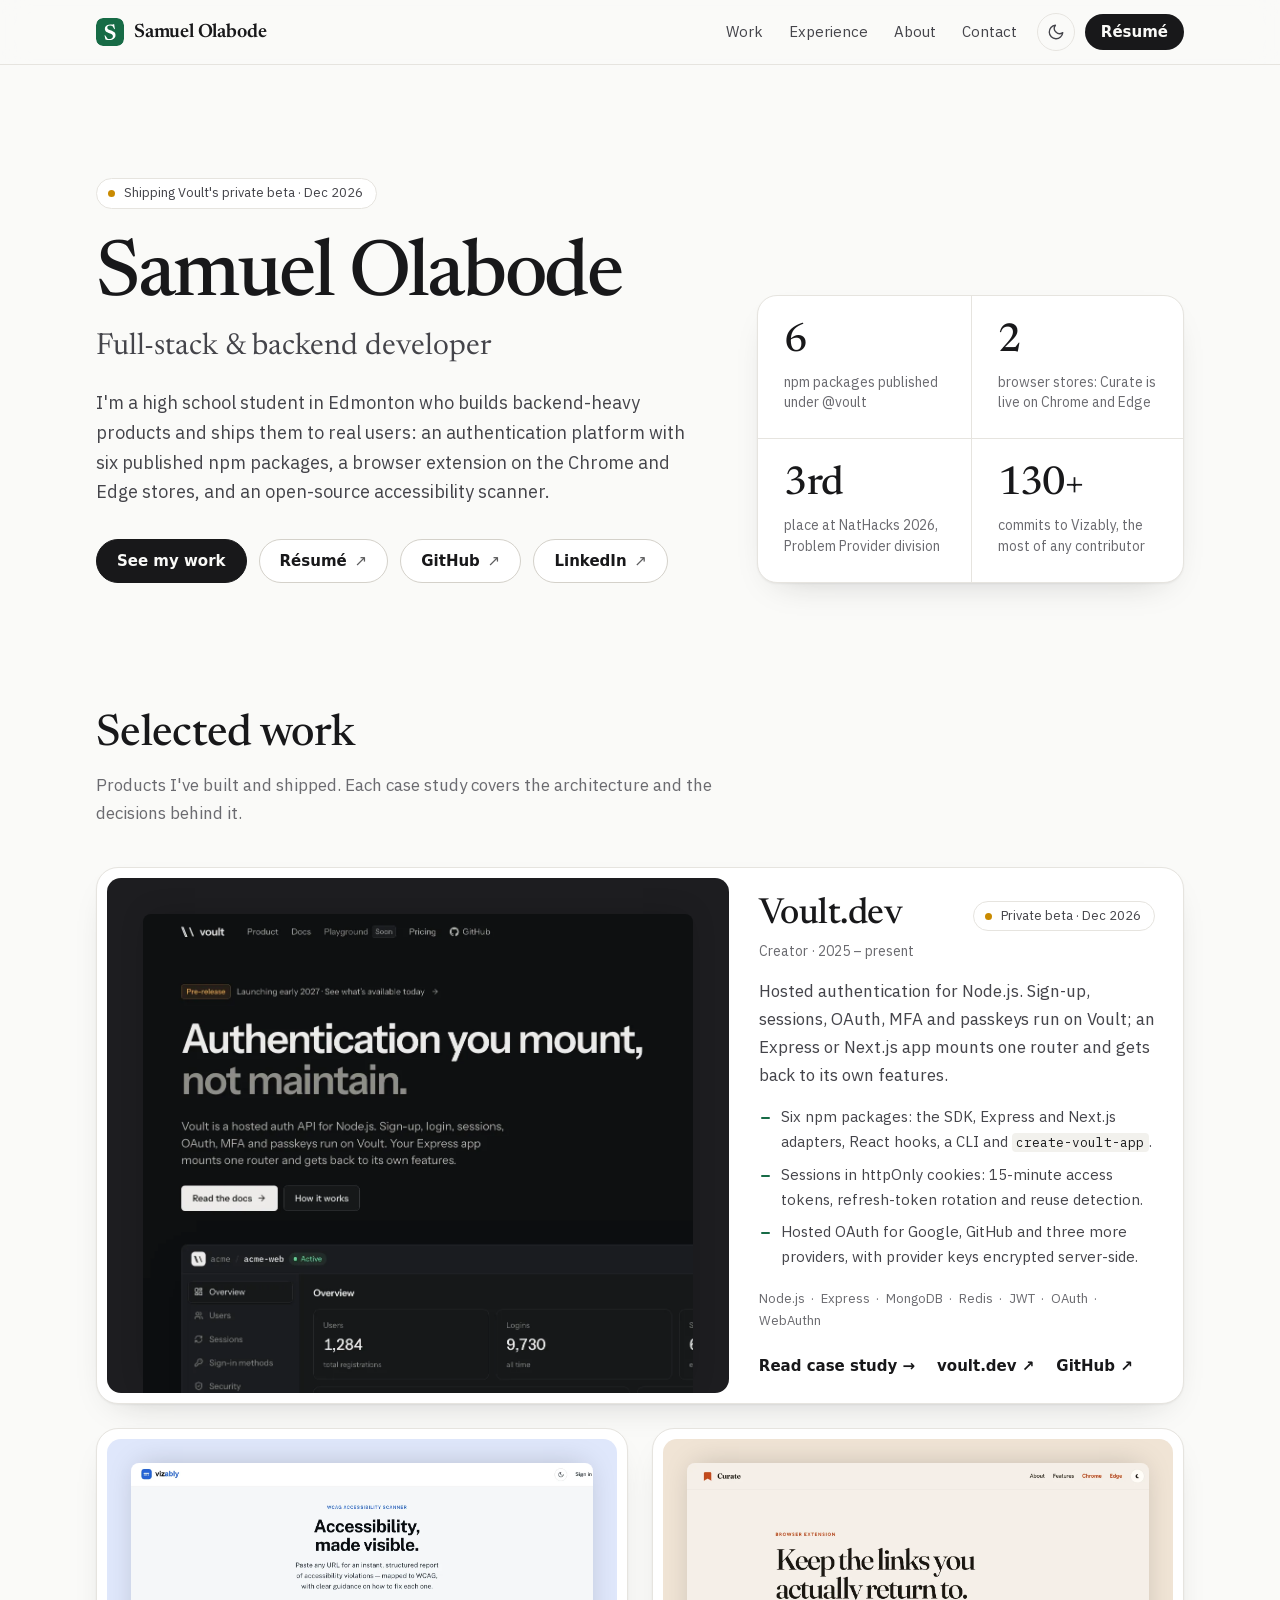
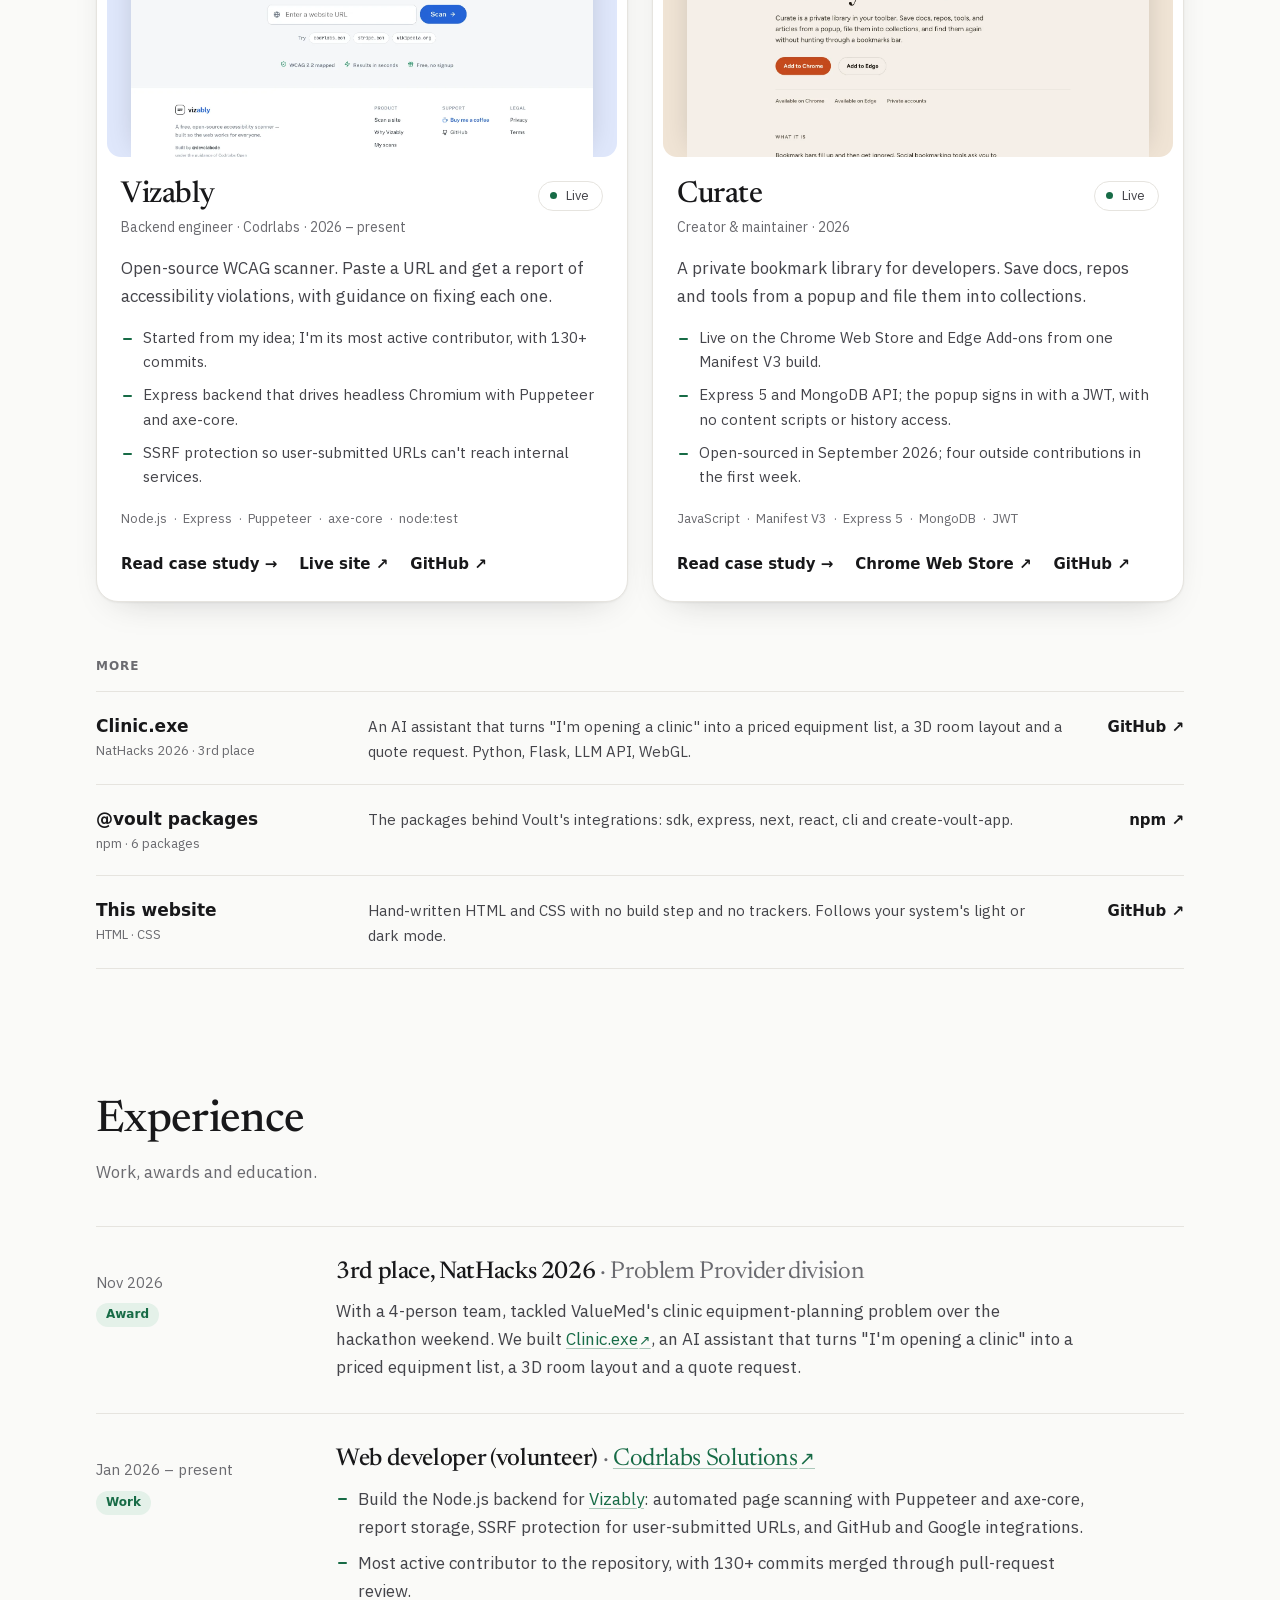
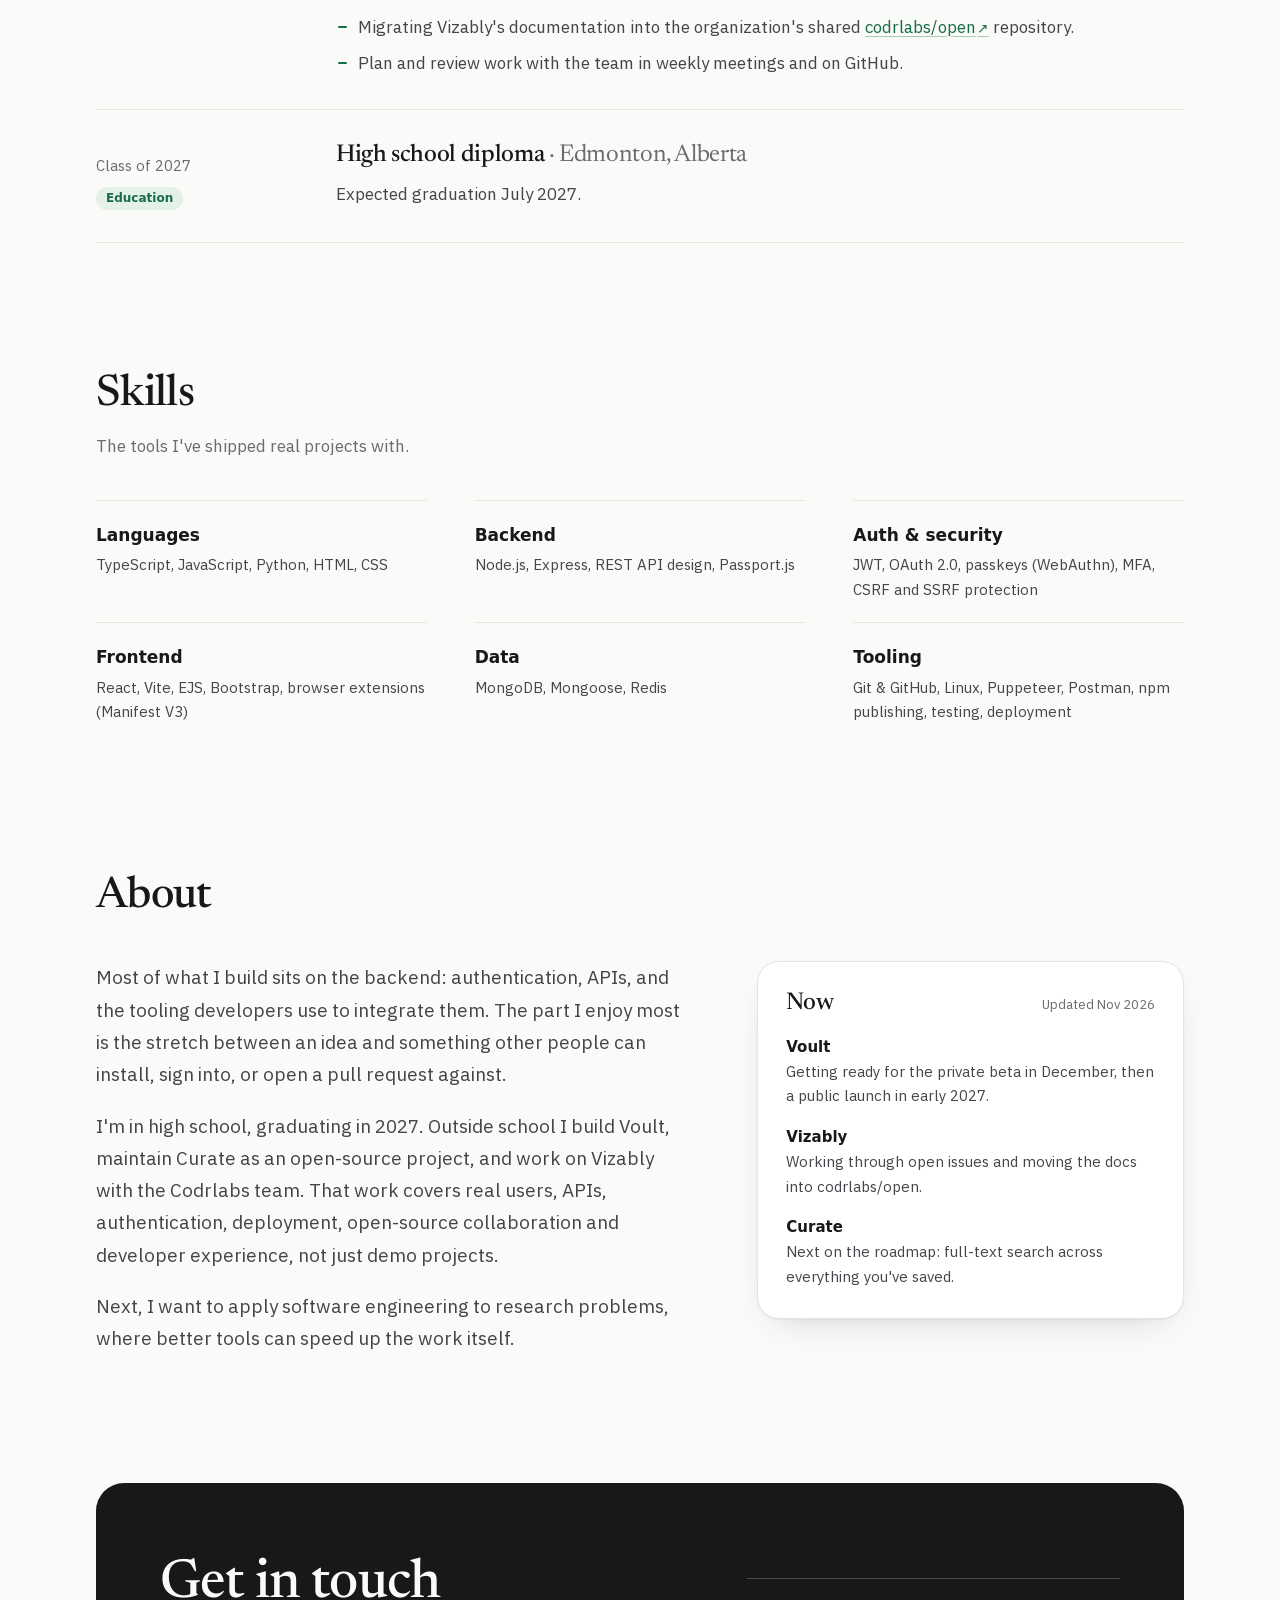
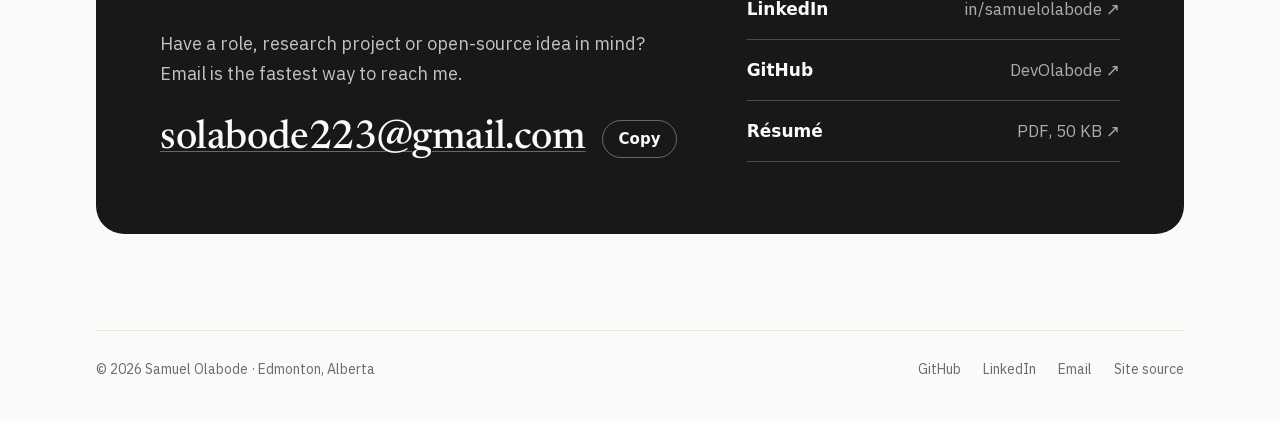
==== commit afb871c8: "Add theme toggle functionality and improve accessibility in project pages Implemented a theme toggle" ====
--- a/index.html
+++ b/index.html
@@ -34,6 +34,9 @@
 
   <link rel="preload" href="/assets/fonts/newsreader.woff2" as="font" type="font/woff2" crossorigin>
   <link rel="preload" href="/assets/fonts/plex-sans-400.woff2" as="font" type="font/woff2" crossorigin>
+  <!-- Apply a saved theme choice before first paint; everything else is in site.js -->
+  <script>try{var t=localStorage.getItem('theme');if(t==='light'||t==='dark')document.documentElement.dataset.theme=t}catch(e){}</script>
+  <script src="/assets/site.js" defer></script>
   <link rel="stylesheet" href="/assets/site.css">
 
   <script type="application/ld+json">
@@ -50,7 +53,7 @@
 </head>
 <body>
 
-  <!-- Skip link, top bar and footer are repeated on every page (this file, 404.html, projects/*/index.html). Keep them in sync. -->
+  <!-- Skip link, top bar (incl. theme toggle) and footer are repeated on every page (this file, 404.html, projects/*/index.html). Keep them in sync. -->
   <a class="skip" href="#main">Skip to content</a>
   <header class="topbar">
     <nav class="wrap nav" aria-label="Main">
@@ -60,6 +63,12 @@
         <li class="opt"><a href="/#experience">Experience</a></li>
         <li class="opt"><a href="/#about">About</a></li>
         <li class="opt"><a href="/#contact">Contact</a></li>
+        <li>
+          <button class="theme-toggle" type="button" aria-label="Dark mode" aria-pressed="false" hidden>
+            <svg class="moon" viewBox="0 0 24 24" aria-hidden="true"><path d="M21 12.79A9 9 0 1 1 11.21 3 7 7 0 0 0 21 12.79z"/></svg>
+            <svg class="sun" viewBox="0 0 24 24" aria-hidden="true"><circle cx="12" cy="12" r="4.5"/><path d="M12 1.5v2M12 20.5v2M4.6 4.6l1.4 1.4M18 18l1.4 1.4M1.5 12h2M20.5 12h2M4.6 19.4L6 18M18 6l1.4-1.4"/></svg>
+          </button>
+        </li>
         <li><a class="nav-cta" href="/assets/resume.pdf" target="_blank" rel="noopener">Résumé</a></li>
       </ul>
     </nav>
@@ -289,22 +298,5 @@
     </ul>
   </footer>
 
-  <script>
-    // Copy-email button: hidden without JS, shown when the Clipboard API exists.
-    document.querySelectorAll('[data-copy]').forEach(function (btn) {
-      if (!navigator.clipboard) return;
-      var status = document.getElementById('copy-status');
-      btn.hidden = false;
-      btn.addEventListener('click', function () {
-        navigator.clipboard.writeText(btn.dataset.copy).then(function () {
-          btn.textContent = 'Copied';
-          status.textContent = 'Email address copied';
-        }, function () {
-          btn.textContent = 'Copy failed';
-        });
-        setTimeout(function () { btn.textContent = 'Copy'; status.textContent = ''; }, 1800);
-      });
-    });
-  </script>
 </body>
 </html>
--- a/assets/site.css
+++ b/assets/site.css
@@ -19,6 +19,8 @@
   --kw: #2a52c9;
   --shadow: 0 1px 2px rgb(24 24 26 / .05), 0 14px 36px -22px rgb(24 24 26 / .28);
   --shot-shadow: 0 -4px 28px -8px rgb(0 0 0 / .22);
+  --shadow-lg: 0 1px 2px rgb(24 24 26 / .05), 0 28px 56px -26px rgb(24 24 26 / .38);
+  --ease: cubic-bezier(.2, .7, .2, 1);
   --tint-voult: #1d1d20;
   --tint-vizably: #dfe7fb;
   --tint-curate: #f0e4d5;
@@ -29,8 +31,9 @@
   --gutter: 20px;
   color-scheme: light dark;
 }
+/* Dark tokens appear twice: for the system setting, and for the theme toggle. Keep the two copies identical. */
 @media (prefers-color-scheme: dark) {
-  :root {
+  :root:not([data-theme="light"]) {
     --bg: #0f0f10;
     --surface: #161618;
     --sunk: #1c1c1f;
@@ -48,10 +51,34 @@
     --tint-voult: #222226;
     --tint-vizably: #18213a;
     --tint-curate: #2a2219;
+    --shadow-lg: 0 1px 2px rgb(0 0 0 / .4), 0 30px 60px -28px rgb(0 0 0 / .9);
   }
 }
+:root[data-theme="dark"] {
+  --bg: #0f0f10;
+  --surface: #161618;
+  --sunk: #1c1c1f;
+  --line: #29292d;
+  --line-2: #3b3b40;
+  --text: #f2f2f0;
+  --text-2: #c2c2c5;
+  --muted: #94949a;
+  --accent: #6fcf9a;
+  --accent-soft: #15291e;
+  --amber: #f1c21b;
+  --kw: #a6c8ff;
+  --shadow: 0 1px 2px rgb(0 0 0 / .4), 0 18px 40px -24px rgb(0 0 0 / .8);
+  --shot-shadow: 0 -4px 32px -8px rgb(0 0 0 / .7);
+  --tint-voult: #222226;
+  --tint-vizably: #18213a;
+  --tint-curate: #2a2219;
+  --shadow-lg: 0 1px 2px rgb(0 0 0 / .4), 0 30px 60px -28px rgb(0 0 0 / .9);
+  color-scheme: dark;
+}
+:root[data-theme="light"] { color-scheme: light; }
 
 *, *::before, *::after { box-sizing: border-box; }
+[hidden] { display: none !important; }
 html { -webkit-text-size-adjust: 100%; scroll-behavior: smooth; scroll-padding-top: 84px; }
 body {
   margin: 0;
@@ -105,7 +132,23 @@
 .nav ul { display: flex; align-items: center; gap: 2px; margin: 0; padding: 0; list-style: none; font-size: .9375rem; }
 .nav ul a { display: block; padding: 6px 12px; border-radius: 999px; color: var(--text-2); text-decoration: none; }
 .nav ul a:hover { color: var(--text); background: var(--sunk); }
+.nav ul a.is-active { color: var(--text); background: var(--sunk); }
 .nav .opt { display: none; }
+.theme-toggle {
+  display: grid; place-items: center; width: 38px; height: 38px; margin-left: 6px; padding: 0;
+  color: var(--text-2); background: none; border: 1px solid var(--line); border-radius: 999px; cursor: pointer;
+  transition: color .15s, border-color .15s, background-color .15s;
+}
+.theme-toggle:hover { color: var(--text); border-color: var(--line-2); background: var(--sunk); }
+.theme-toggle svg { width: 18px; height: 18px; fill: none; stroke: currentColor; stroke-width: 1.8; stroke-linecap: round; stroke-linejoin: round; animation: spin-in .5s var(--ease); }
+.theme-toggle .sun { display: none; }
+:root[data-theme="dark"] .theme-toggle .sun { display: block; }
+:root[data-theme="dark"] .theme-toggle .moon { display: none; }
+@media (prefers-color-scheme: dark) {
+  :root:not([data-theme="light"]) .theme-toggle .sun { display: block; }
+  :root:not([data-theme="light"]) .theme-toggle .moon { display: none; }
+}
+@keyframes spin-in { from { opacity: 0; transform: rotate(-90deg) scale(.6); } }
 .nav .nav-cta { margin-left: 8px; padding-inline: 16px; background: var(--text); color: var(--bg); font-weight: 600; }
 .nav .nav-cta:hover { background: var(--text-2); color: var(--bg); }
 
@@ -122,6 +165,10 @@
 .btn-primary { background: var(--text); border-color: var(--text); color: var(--bg); }
 .btn-primary:hover { background: var(--text-2); border-color: var(--text-2); }
 .btn .arr { font-weight: 400; opacity: .7; }
+.btn:active { transform: translateY(1px); }
+a > span[aria-hidden="true"] { display: inline-block; transition: transform .25s var(--ease); }
+a:hover > span[aria-hidden="true"] { transform: translateX(3px); }
+.back:hover > span[aria-hidden="true"] { transform: translateX(-3px); }
 
 .pill {
   display: inline-flex; align-items: center; gap: 9px;
@@ -129,8 +176,13 @@
   font-size: .8125rem; line-height: 1.4; color: var(--text-2);
   background: var(--surface); border: 1px solid var(--line); border-radius: 999px;
 }
-.pill::before { content: ""; flex: none; width: 7px; height: 7px; border-radius: 50%; background: var(--accent); box-shadow: 0 0 0 3px var(--accent-soft); }
-.pill.beta::before { background: var(--amber); box-shadow: 0 0 0 3px color-mix(in srgb, var(--amber) 22%, transparent); }
+.pill { --dot: var(--accent); }
+.pill.beta { --dot: var(--amber); }
+.pill::before { content: ""; flex: none; width: 7px; height: 7px; border-radius: 50%; background: var(--dot); animation: pulse 2.4s ease-out infinite; }
+@keyframes pulse {
+  0% { box-shadow: 0 0 0 0 color-mix(in srgb, var(--dot) 55%, transparent); }
+  70%, 100% { box-shadow: 0 0 0 7px color-mix(in srgb, var(--dot) 0%, transparent); }
+}
 
 /* Bulleted lists with a short accent dash */
 .points { display: grid; gap: 8px; margin: 0; padding: 0; list-style: none; }
@@ -170,7 +222,9 @@
 .project {
   display: flex; flex-direction: column; padding: 10px;
   background: var(--surface); border: 1px solid var(--line); border-radius: 22px; box-shadow: var(--shadow);
-}
+  transition: transform .35s var(--ease), box-shadow .35s var(--ease);
+}
+.project:hover { transform: translateY(-4px); box-shadow: var(--shadow-lg); }
 .shot {
   display: block; overflow: hidden; aspect-ratio: 16 / 10;
   padding: 24px 24px 0; border-radius: 14px;
@@ -179,7 +233,7 @@
 .shot img {
   width: 100%; height: 100%; object-fit: cover; object-position: top left;
   border-radius: 8px 8px 0 0; box-shadow: var(--shot-shadow);
-  transition: transform .5s cubic-bezier(.2, .7, .2, 1);
+  transition: transform .5s var(--ease);
 }
 .project:hover .shot img { transform: translateY(-6px); }
 .tint-voult { --tint: var(--tint-voult); }
@@ -333,6 +387,41 @@
 .lost h1 { margin-top: 16px; font-size: clamp(2.5rem, 1.8rem + 3vw, 4rem); }
 .lost p:not(.eyebrow) { max-width: 34em; margin-top: 16px; font-size: 1.125rem; }
 
+/* ---------- Motion ---------- */
+@keyframes rise { from { opacity: 0; transform: translateY(18px); } }
+
+/* Entrance on page load: the hero and case-study header, staggered */
+:is(.hero > div, .cs-head, .lost) > *, .hero .metrics, .back, .facts { animation: rise .8s var(--ease) backwards; }
+:is(.hero > div, .cs-head, .lost) > :nth-child(2) { animation-delay: 70ms; }
+:is(.hero > div, .cs-head, .lost) > :nth-child(3) { animation-delay: 140ms; }
+:is(.hero > div, .cs-head, .lost) > :nth-child(4) { animation-delay: 210ms; }
+:is(.hero > div, .cs-head, .lost) > :nth-child(5) { animation-delay: 280ms; }
+.hero .metrics, .facts { animation-delay: 320ms; }
+
+/* Scroll reveals: site.js adds .reveal to below-the-fold elements, then .in when they arrive */
+.reveal:not(.in) { opacity: 0; }
+.reveal.in { animation: rise .7s var(--ease) backwards; }
+
+/* Page-to-page transitions: each project screenshot morphs into its case-study hero */
+@media (prefers-reduced-motion: no-preference) {
+  @view-transition { navigation: auto; }
+}
+::view-transition-group(*) { animation-duration: .5s; animation-timing-function: cubic-bezier(.2, .7, .2, 1); }
+/* Fade the old page out before the new one comes in, so their text never overlaps */
+::view-transition-old(root),
+::view-transition-old(*):only-child { animation: fade-out .2s ease-in both; } /* screenshots with no partner on the new page */
+::view-transition-new(root) { animation: fade-in .3s .12s ease-out both; }
+@keyframes fade-out { to { opacity: 0; } }
+@keyframes fade-in { from { opacity: 0; } }
+.shot.tint-voult { view-transition-name: shot-voult; }
+.shot.tint-vizably { view-transition-name: shot-vizably; }
+.shot.tint-curate { view-transition-name: shot-curate; }
+
+/* Theme switch: site.js animates a circular clip on the new snapshot */
+.theme-switching .shot { view-transition-name: none; }
+.theme-switching::view-transition-old(root),
+.theme-switching::view-transition-new(root) { animation: none; mix-blend-mode: normal; }
+
 /* ---------- Breakpoints ---------- */
 @media (min-width: 640px) {
   :root { --gutter: 32px; }
@@ -372,5 +461,5 @@
 
 @media (prefers-reduced-motion: reduce) {
   html { scroll-behavior: auto; }
-  *, *::before, *::after { transition: none !important; }
-}
+  *, *::before, *::after { animation: none !important; transition: none !important; }
+}
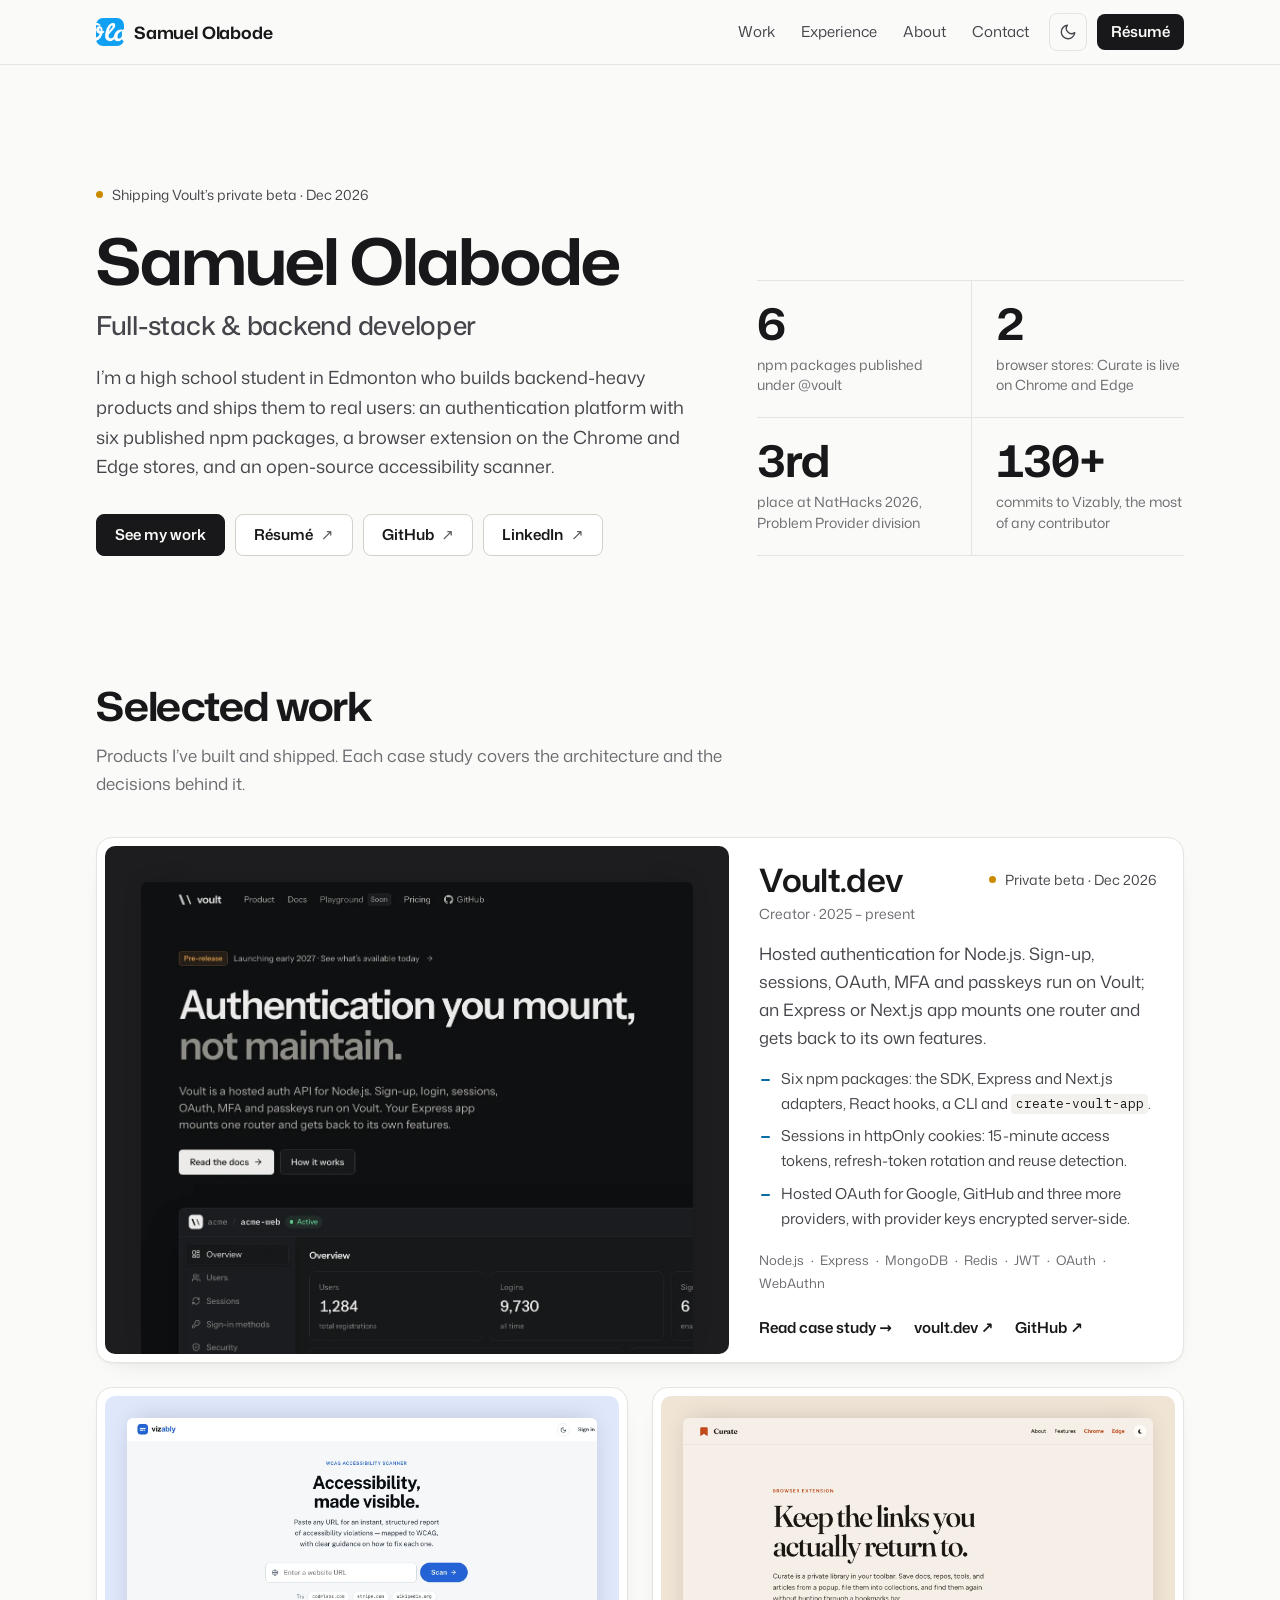
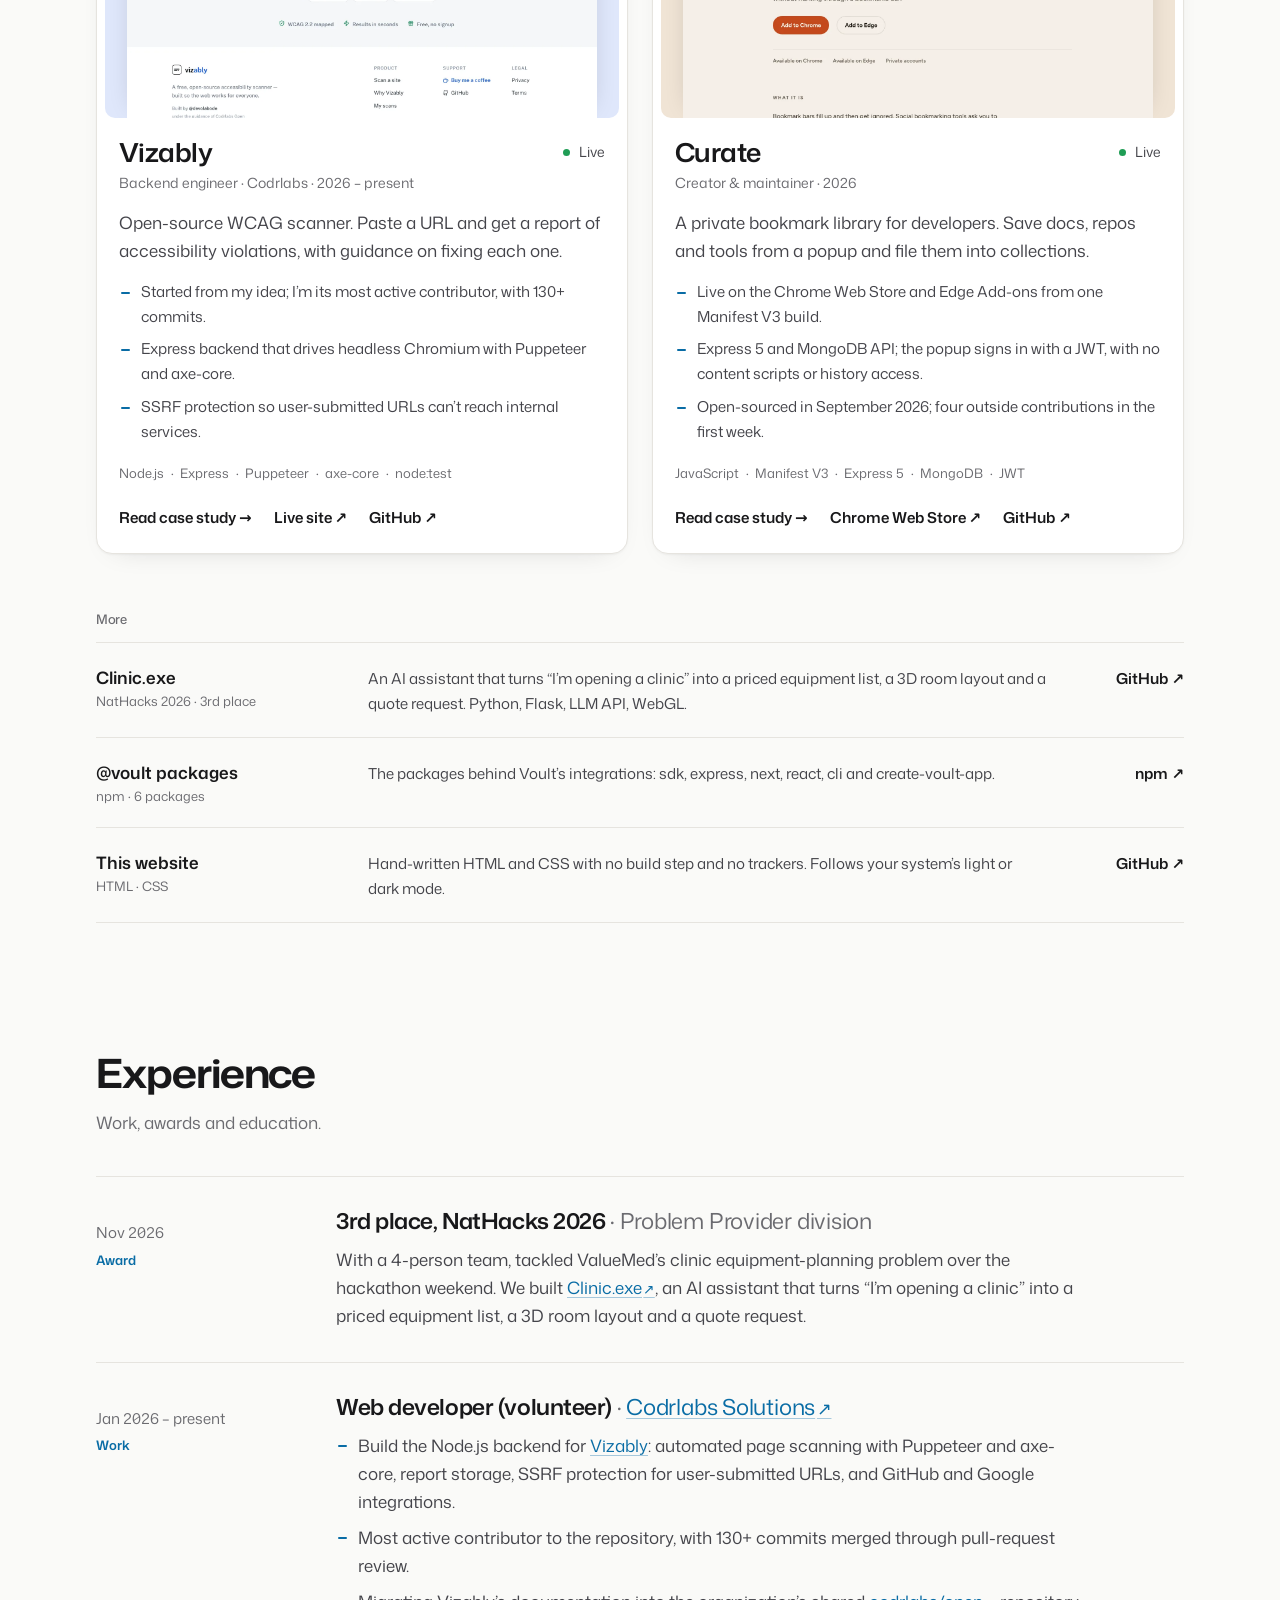
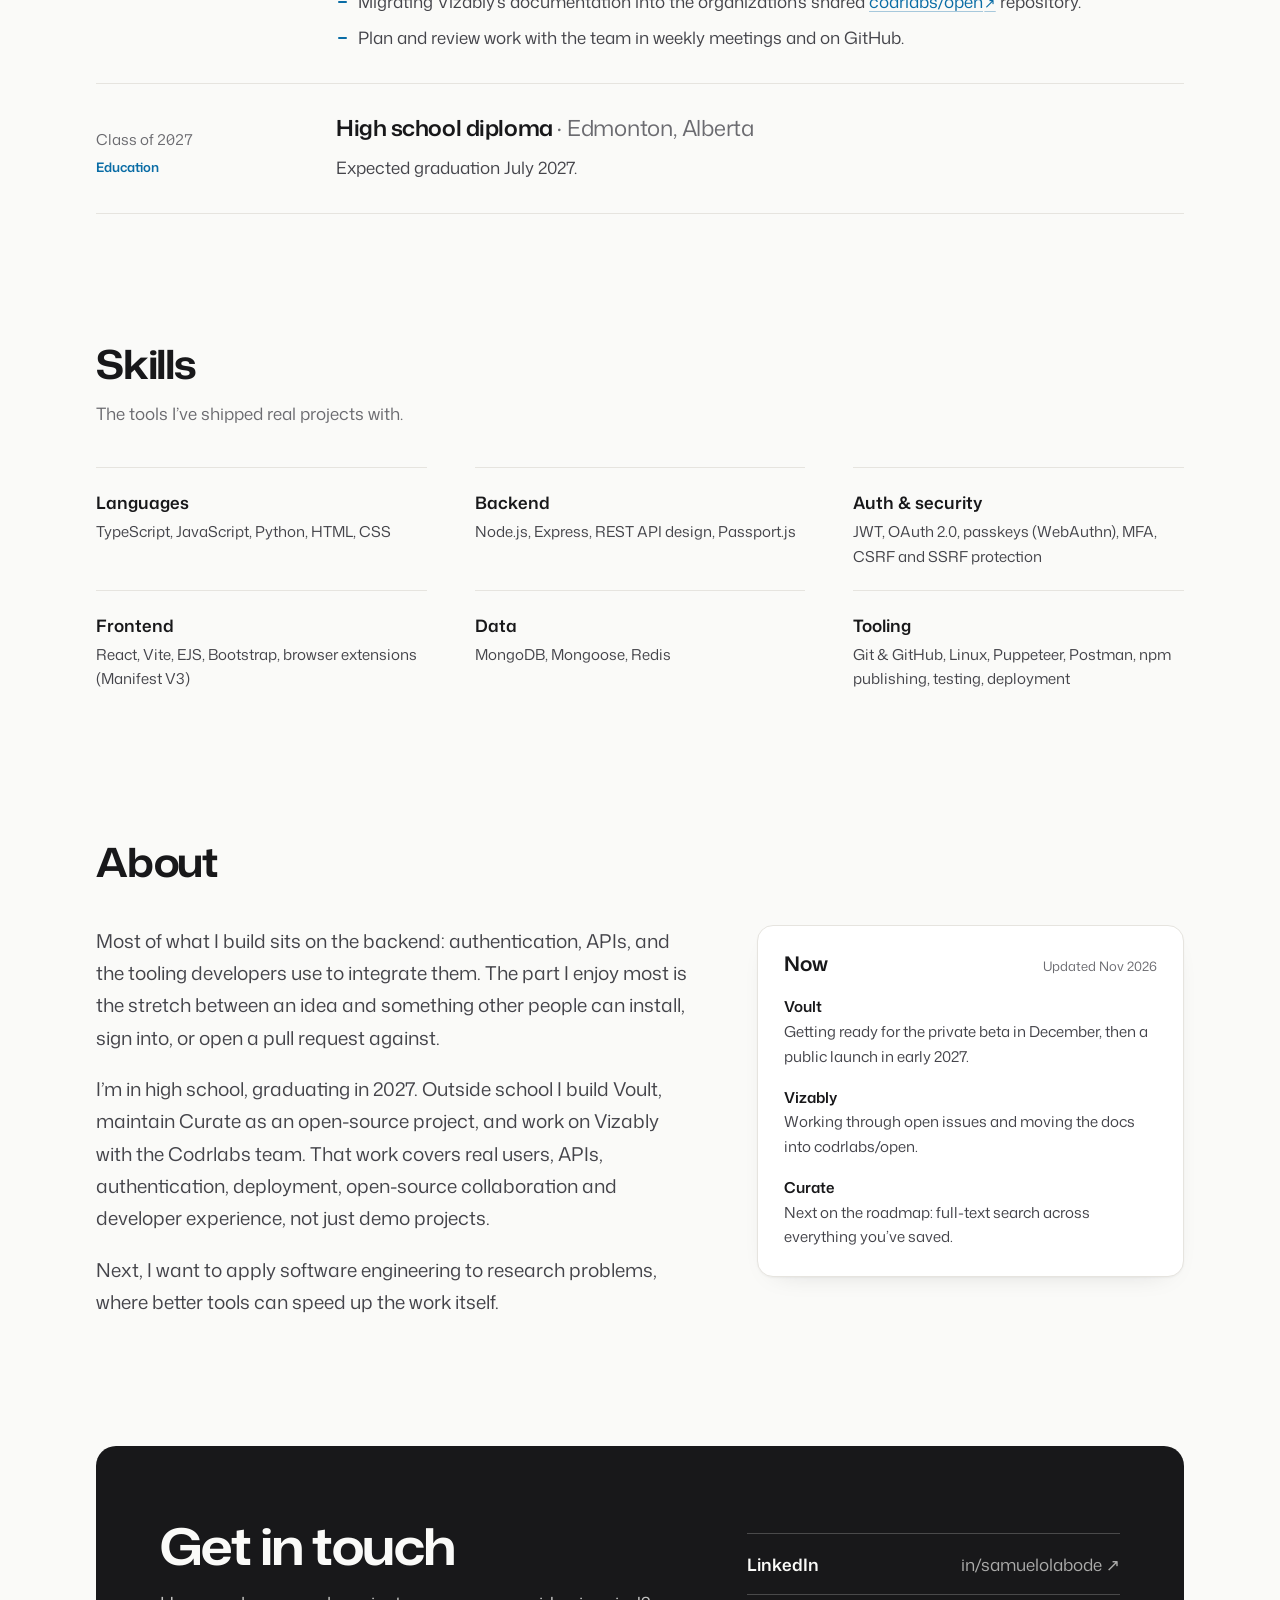
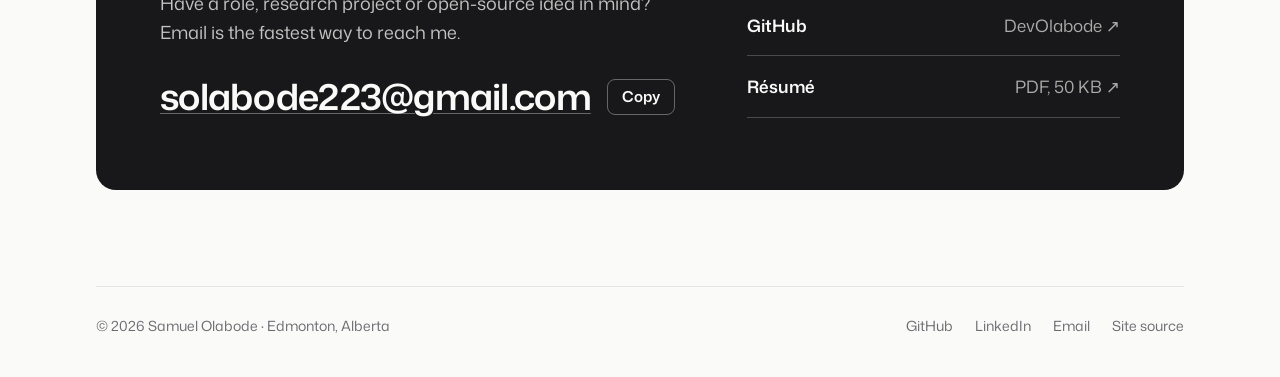
==== commit 72433d46: "Update favicon and font references across multiple HTML files Replaced SVG favicon with PNG format f" ====
--- a/index.html
+++ b/index.html
@@ -10,7 +10,7 @@
   <meta name="theme-color" content="#0f0f10" media="(prefers-color-scheme: dark)">
   <meta name="color-scheme" content="light dark">
   <link rel="canonical" href="https://devolabode.github.io/">
-  <link rel="icon" href="/favicon.svg" type="image/svg+xml">
+  <link rel="icon" href="/favicon.png" type="image/png">
   <link rel="apple-touch-icon" href="/apple-touch-icon.png">
 
   <meta property="og:type" content="profile">
@@ -32,8 +32,7 @@
   <link rel="me" href="https://github.com/DevOlabode">
   <link rel="me" href="https://www.linkedin.com/in/samuelolabode/">
 
-  <link rel="preload" href="/assets/fonts/newsreader.woff2" as="font" type="font/woff2" crossorigin>
-  <link rel="preload" href="/assets/fonts/plex-sans-400.woff2" as="font" type="font/woff2" crossorigin>
+  <link rel="preload" href="/assets/fonts/mona-sans.woff2" as="font" type="font/woff2" crossorigin>
   <!-- Apply a saved theme choice before first paint; everything else is in site.js -->
   <script>try{var t=localStorage.getItem('theme');if(t==='light'||t==='dark')document.documentElement.dataset.theme=t}catch(e){}</script>
   <script src="/assets/site.js" defer></script>
@@ -57,7 +56,7 @@
   <a class="skip" href="#main">Skip to content</a>
   <header class="topbar">
     <nav class="wrap nav" aria-label="Main">
-      <a class="brand" href="/"><img src="/favicon.svg" width="28" height="28" alt="">Samuel Olabode</a>
+      <a class="brand" href="/"><img src="/favicon.png" width="28" height="28" alt="">Samuel Olabode</a>
       <ul>
         <li class="opt"><a href="/#projects">Work</a></li>
         <li class="opt"><a href="/#experience">Experience</a></li>
@@ -77,10 +76,10 @@
   <main id="main">
     <section class="wrap hero" aria-labelledby="hero-h">
       <div>
-        <p class="pill beta">Shipping Voult's private beta · Dec 2026</p>
+        <p class="status beta">Shipping Voult’s private beta · Dec 2026</p>
         <h1 id="hero-h">Samuel Olabode</h1>
         <p class="role">Full-stack &amp; backend developer</p>
-        <p class="lead">I'm a high school student in Edmonton who builds backend-heavy products and ships them to real users: an authentication platform with six published npm packages, a browser extension on the Chrome and Edge stores, and an open-source accessibility scanner.</p>
+        <p class="lead">I’m a high school student in Edmonton who builds backend-heavy products and ships them to real users: an authentication platform with six published npm packages, a browser extension on the Chrome and Edge stores, and an open-source accessibility scanner.</p>
         <div class="actions">
           <a class="btn btn-primary" href="#projects">See my work</a>
           <a class="btn" href="/assets/resume.pdf" target="_blank" rel="noopener">Résumé <span class="arr" aria-hidden="true">↗</span><span class="sr-only">(PDF)</span></a>
@@ -100,7 +99,7 @@
     <section id="projects" class="wrap section" aria-labelledby="projects-h">
       <header class="sec-head">
         <h2 id="projects-h">Selected work</h2>
-        <p>Products I've built and shipped. Each case study covers the architecture and the decisions behind it.</p>
+        <p>Products I’ve built and shipped. Each case study covers the architecture and the decisions behind it.</p>
       </header>
 
       <div class="work">
@@ -109,7 +108,7 @@
           <div class="project-body">
             <div class="project-top">
               <h3 id="voult-h"><a href="/projects/voult/">Voult.dev</a></h3>
-              <span class="pill beta">Private beta · Dec 2026</span>
+              <span class="status beta">Private beta · Dec 2026</span>
             </div>
             <p class="role">Creator · 2025 – present</p>
             <p class="desc">Hosted authentication for Node.js. Sign-up, sessions, OAuth, MFA and passkeys run on Voult; an Express or Next.js app mounts one router and gets back to its own features.</p>
@@ -132,14 +131,14 @@
           <div class="project-body">
             <div class="project-top">
               <h3 id="vizably-h"><a href="/projects/vizably/">Vizably</a></h3>
-              <span class="pill">Live</span>
+              <span class="status">Live</span>
             </div>
             <p class="role">Backend engineer · Codrlabs · 2026 – present</p>
             <p class="desc">Open-source WCAG scanner. Paste a URL and get a report of accessibility violations, with guidance on fixing each one.</p>
             <ul class="points">
-              <li>Started from my idea; I'm its most active contributor, with 130+ commits.</li>
+              <li>Started from my idea; I’m its most active contributor, with 130+ commits.</li>
               <li>Express backend that drives headless Chromium with Puppeteer and axe-core.</li>
-              <li>SSRF protection so user-submitted URLs can't reach internal services.</li>
+              <li>SSRF protection so user-submitted URLs can’t reach internal services.</li>
             </ul>
             <ul class="stack" aria-label="Tech stack"><li>Node.js</li><li>Express</li><li>Puppeteer</li><li>axe-core</li><li>node:test</li></ul>
             <div class="links">
@@ -155,7 +154,7 @@
           <div class="project-body">
             <div class="project-top">
               <h3 id="curate-h"><a href="/projects/curate/">Curate</a></h3>
-              <span class="pill">Live</span>
+              <span class="status">Live</span>
             </div>
             <p class="role">Creator &amp; maintainer · 2026</p>
             <p class="desc">A private bookmark library for developers. Save docs, repos and tools from a popup and file them into collections.</p>
@@ -179,17 +178,17 @@
         <ul class="more-list">
           <li>
             <span><span class="name">Clinic.exe</span><span class="meta">NatHacks 2026 · 3rd place</span></span>
-            <p>An AI assistant that turns "I'm opening a clinic" into a priced equipment list, a 3D room layout and a quote request. Python, Flask, LLM API, WebGL.</p>
+            <p>An AI assistant that turns “I’m opening a clinic” into a priced equipment list, a 3D room layout and a quote request. Python, Flask, LLM API, WebGL.</p>
             <a href="https://github.com/achubakha/clinic.exe" target="_blank" rel="noopener">GitHub<span class="sr-only"> repository for Clinic.exe</span> <span aria-hidden="true">↗</span></a>
           </li>
           <li>
             <span><span class="name">@voult packages</span><span class="meta">npm · 6 packages</span></span>
-            <p>The packages behind Voult's integrations: sdk, express, next, react, cli and create-voult-app.</p>
+            <p>The packages behind Voult’s integrations: sdk, express, next, react, cli and create-voult-app.</p>
             <a href="https://www.npmjs.com/org/voult" target="_blank" rel="noopener">npm<span class="sr-only">: @voult packages</span> <span aria-hidden="true">↗</span></a>
           </li>
           <li>
             <span><span class="name">This website</span><span class="meta">HTML · CSS</span></span>
-            <p>Hand-written HTML and CSS with no build step and no trackers. Follows your system's light or dark mode.</p>
+            <p>Hand-written HTML and CSS with no build step and no trackers. Follows your system’s light or dark mode.</p>
             <a href="https://github.com/DevOlabode/devolabode.github.io" target="_blank" rel="noopener">GitHub<span class="sr-only"> repository for this site</span> <span aria-hidden="true">↗</span></a>
           </li>
         </ul>
@@ -207,7 +206,7 @@
           <p class="when"><time datetime="2026-11">Nov 2026</time><br><span class="kind">Award</span></p>
           <div>
             <h3>3rd place, NatHacks 2026 <span class="org">· Problem Provider division</span></h3>
-            <p>With a 4-person team, tackled ValueMed's clinic equipment-planning problem over the hackathon weekend. We built <a href="https://github.com/achubakha/clinic.exe" target="_blank" rel="noopener">Clinic.exe</a>, an AI assistant that turns "I'm opening a clinic" into a priced equipment list, a 3D room layout and a quote request.</p>
+            <p>With a 4-person team, tackled ValueMed’s clinic equipment-planning problem over the hackathon weekend. We built <a href="https://github.com/achubakha/clinic.exe" target="_blank" rel="noopener">Clinic.exe</a>, an AI assistant that turns “I’m opening a clinic” into a priced equipment list, a 3D room layout and a quote request.</p>
           </div>
         </li>
         <li>
@@ -217,7 +216,7 @@
             <ul class="points">
               <li>Build the Node.js backend for <a href="/projects/vizably/">Vizably</a>: automated page scanning with Puppeteer and axe-core, report storage, SSRF protection for user-submitted URLs, and GitHub and Google integrations.</li>
               <li>Most active contributor to the repository, with 130+ commits merged through pull-request review.</li>
-              <li>Migrating Vizably's documentation into the organization's shared <a href="https://github.com/codrlabs/open" target="_blank" rel="noopener">codrlabs/open</a> repository.</li>
+              <li>Migrating Vizably’s documentation into the organization’s shared <a href="https://github.com/codrlabs/open" target="_blank" rel="noopener">codrlabs/open</a> repository.</li>
               <li>Plan and review work with the team in weekly meetings and on GitHub.</li>
             </ul>
           </div>
@@ -235,7 +234,7 @@
     <section id="skills" class="wrap section" aria-labelledby="skills-h">
       <header class="sec-head">
         <h2 id="skills-h">Skills</h2>
-        <p>The tools I've shipped real projects with.</p>
+        <p>The tools I’ve shipped real projects with.</p>
       </header>
       <dl class="skills">
         <div><dt>Languages</dt><dd>TypeScript, JavaScript, Python, HTML, CSS</dd></div>
@@ -254,7 +253,7 @@
       <div class="two">
         <div class="prose lg">
           <p>Most of what I build sits on the backend: authentication, APIs, and the tooling developers use to integrate them. The part I enjoy most is the stretch between an idea and something other people can install, sign into, or open a pull request against.</p>
-          <p>I'm in high school, graduating in 2027. Outside school I build Voult, maintain Curate as an open-source project, and work on Vizably with the Codrlabs team. That work covers real users, APIs, authentication, deployment, open-source collaboration and developer experience, not just demo projects.</p>
+          <p>I’m in high school, graduating in 2027. Outside school I build Voult, maintain Curate as an open-source project, and work on Vizably with the Codrlabs team. That work covers real users, APIs, authentication, deployment, open-source collaboration and developer experience, not just demo projects.</p>
           <p>Next, I want to apply software engineering to research problems, where better tools can speed up the work itself.</p>
         </div>
         <aside class="card" aria-labelledby="now-h">
@@ -262,7 +261,7 @@
           <ul class="now">
             <li><b>Voult</b>Getting ready for the private beta in December, then a public launch in early 2027.</li>
             <li><b>Vizably</b>Working through open issues and moving the docs into codrlabs/open.</li>
-            <li><b>Curate</b>Next on the roadmap: full-text search across everything you've saved.</li>
+            <li><b>Curate</b>Next on the roadmap: full-text search across everything you’ve saved.</li>
           </ul>
         </aside>
       </div>
--- a/assets/site.css
+++ b/assets/site.css
@@ -1,7 +1,6 @@
-/* Newsreader is a variable font subset: weights 400–700, optical size pinned to display (36). */
-@font-face { font-family: "Newsreader"; font-weight: 400 700; font-display: swap; src: url(fonts/newsreader.woff2) format("woff2"); }
-@font-face { font-family: "Plex Sans"; font-weight: 400; font-display: swap; src: url(fonts/plex-sans-400.woff2) format("woff2"); }
-@font-face { font-family: "Plex Sans"; font-weight: 600; font-display: swap; src: url(fonts/plex-sans-600.woff2) format("woff2"); }
+/* Mona Sans (GitHub, OFL) is a variable subset: weight 400–700, width 100–112.5%.
+   Display headings use the wider cut; body text uses the normal width. */
+@font-face { font-family: "Mona Sans"; font-weight: 400 700; font-stretch: 100% 112.5%; font-display: swap; src: url(fonts/mona-sans.woff2) format("woff2"); }
 @font-face { font-family: "Plex Mono"; font-weight: 400; font-display: swap; src: url(fonts/plex-mono-400.woff2) format("woff2"); }
 
 :root {
@@ -13,19 +12,20 @@
   --text: #18181a;
   --text-2: #44444a;
   --muted: #6b6b70;
-  --accent: #176b46;
-  --accent-soft: #e4f1e9;
+  --accent: #096ca5;
+  --accent-soft: #e8f5fc;
   --amber: #c98a00;
-  --kw: #2a52c9;
-  --shadow: 0 1px 2px rgb(24 24 26 / .05), 0 14px 36px -22px rgb(24 24 26 / .28);
-  --shot-shadow: 0 -4px 28px -8px rgb(0 0 0 / .22);
-  --shadow-lg: 0 1px 2px rgb(24 24 26 / .05), 0 28px 56px -26px rgb(24 24 26 / .38);
+  --kw: #cf222e;
+  --str: #0a3069;
+  --live: #1f9d55;
+  --shadow: 0 1px 2px rgb(24 24 26 / .04), 0 10px 28px -20px rgb(24 24 26 / .22);
+  --shadow-lg: 0 1px 2px rgb(24 24 26 / .05), 0 22px 44px -26px rgb(24 24 26 / .32);
+  --shot-shadow: 0 -4px 24px -8px rgb(0 0 0 / .2);
   --ease: cubic-bezier(.2, .7, .2, 1);
   --tint-voult: #1d1d20;
   --tint-vizably: #dfe7fb;
   --tint-curate: #f0e4d5;
-  --serif: "Newsreader", Georgia, "Times New Roman", serif;
-  --sans: "Plex Sans", system-ui, -apple-system, "Segoe UI", sans-serif;
+  --sans: "Mona Sans", system-ui, -apple-system, "Segoe UI", sans-serif;
   --mono: "Plex Mono", ui-monospace, SFMono-Regular, Menlo, Consolas, monospace;
   --max: 72rem;
   --gutter: 20px;
@@ -42,16 +42,18 @@
     --text: #f2f2f0;
     --text-2: #c2c2c5;
     --muted: #94949a;
-    --accent: #6fcf9a;
-    --accent-soft: #15291e;
+    --accent: #38b0f5;
+    --accent-soft: #102937;
     --amber: #f1c21b;
-    --kw: #a6c8ff;
-    --shadow: 0 1px 2px rgb(0 0 0 / .4), 0 18px 40px -24px rgb(0 0 0 / .8);
-    --shot-shadow: 0 -4px 32px -8px rgb(0 0 0 / .7);
+    --kw: #ff7b72;
+    --str: #a5d6ff;
+    --live: #6fcf9a;
+    --shadow: 0 1px 2px rgb(0 0 0 / .4), 0 14px 32px -22px rgb(0 0 0 / .8);
+    --shadow-lg: 0 1px 2px rgb(0 0 0 / .4), 0 26px 52px -28px rgb(0 0 0 / .9);
+    --shot-shadow: 0 -4px 28px -8px rgb(0 0 0 / .7);
     --tint-voult: #222226;
     --tint-vizably: #18213a;
     --tint-curate: #2a2219;
-    --shadow-lg: 0 1px 2px rgb(0 0 0 / .4), 0 30px 60px -28px rgb(0 0 0 / .9);
   }
 }
 :root[data-theme="dark"] {
@@ -63,16 +65,18 @@
   --text: #f2f2f0;
   --text-2: #c2c2c5;
   --muted: #94949a;
-  --accent: #6fcf9a;
-  --accent-soft: #15291e;
+  --accent: #38b0f5;
+  --accent-soft: #102937;
   --amber: #f1c21b;
-  --kw: #a6c8ff;
-  --shadow: 0 1px 2px rgb(0 0 0 / .4), 0 18px 40px -24px rgb(0 0 0 / .8);
-  --shot-shadow: 0 -4px 32px -8px rgb(0 0 0 / .7);
+  --kw: #ff7b72;
+  --str: #a5d6ff;
+  --live: #6fcf9a;
+  --shadow: 0 1px 2px rgb(0 0 0 / .4), 0 14px 32px -22px rgb(0 0 0 / .8);
+  --shadow-lg: 0 1px 2px rgb(0 0 0 / .4), 0 26px 52px -28px rgb(0 0 0 / .9);
+  --shot-shadow: 0 -4px 28px -8px rgb(0 0 0 / .7);
   --tint-voult: #222226;
   --tint-vizably: #18213a;
   --tint-curate: #2a2219;
-  --shadow-lg: 0 1px 2px rgb(0 0 0 / .4), 0 30px 60px -28px rgb(0 0 0 / .9);
   color-scheme: dark;
 }
 :root[data-theme="light"] { color-scheme: light; }
@@ -85,14 +89,18 @@
   background: var(--bg);
   color: var(--text-2);
   font: 400 1.0625rem/1.65 var(--sans);
+  font-synthesis: none;
   -webkit-font-smoothing: antialiased;
 }
-h1, h2, h3 { margin: 0; color: var(--text); font-family: var(--serif); font-weight: 500; line-height: 1.1; letter-spacing: -.015em; text-wrap: balance; }
+h1, h2, h3 { margin: 0; color: var(--text); font-weight: 600; font-stretch: 106%; line-height: 1.12; letter-spacing: -.02em; text-wrap: balance; }
+/* Display headings: the wide, heavy cut */
+h1, .sec-head h2, .cta h2 { font-weight: 650; font-stretch: 112.5%; letter-spacing: -.03em; }
 p, dl, dd, figure, pre { margin: 0; }
 p { text-wrap: pretty; }
 img { display: block; max-width: 100%; }
 strong { font-weight: 600; color: var(--text); }
 code { padding: .1em .35em; border-radius: 4px; background: var(--sunk); font: .85em var(--mono); color: var(--text); }
+time, .when, .metrics b { font-variant-numeric: tabular-nums; }
 ::selection { background: var(--accent); color: var(--bg); }
 :focus-visible { outline: 2px solid var(--accent); outline-offset: 3px; border-radius: 4px; }
 
@@ -115,7 +123,7 @@
 .skip:focus { top: 12px; }
 .muted { color: var(--muted); }
 .wrap { max-width: var(--max); margin-inline: auto; padding-inline: var(--gutter); }
-.eyebrow { font: 600 .75rem/1.4 var(--sans); text-transform: uppercase; letter-spacing: .08em; color: var(--muted); }
+.eyebrow { font: 500 .8125rem/1.4 var(--sans); color: var(--muted); }
 
 /* ---------- Top bar ---------- */
 .topbar {
@@ -127,16 +135,16 @@
   border-bottom: 1px solid var(--line);
 }
 .nav { display: flex; align-items: center; justify-content: space-between; gap: 16px; height: 64px; }
-.brand { display: inline-flex; align-items: center; gap: 10px; font: 600 1.1875rem var(--serif); letter-spacing: -.01em; color: var(--text); text-decoration: none; white-space: nowrap; }
+.brand { display: inline-flex; align-items: center; gap: 10px; font-weight: 650; font-stretch: 106%; letter-spacing: -.01em; color: var(--text); text-decoration: none; white-space: nowrap; }
 .brand img { border-radius: 7px; }
 .nav ul { display: flex; align-items: center; gap: 2px; margin: 0; padding: 0; list-style: none; font-size: .9375rem; }
-.nav ul a { display: block; padding: 6px 12px; border-radius: 999px; color: var(--text-2); text-decoration: none; }
+.nav ul a { display: block; padding: 6px 12px; border-radius: 6px; color: var(--text-2); text-decoration: none; }
 .nav ul a:hover { color: var(--text); background: var(--sunk); }
 .nav ul a.is-active { color: var(--text); background: var(--sunk); }
 .nav .opt { display: none; }
 .theme-toggle {
   display: grid; place-items: center; width: 38px; height: 38px; margin-left: 6px; padding: 0;
-  color: var(--text-2); background: none; border: 1px solid var(--line); border-radius: 999px; cursor: pointer;
+  color: var(--text-2); background: none; border: 1px solid var(--line); border-radius: 8px; cursor: pointer;
   transition: color .15s, border-color .15s, background-color .15s;
 }
 .theme-toggle:hover { color: var(--text); border-color: var(--line-2); background: var(--sunk); }
@@ -149,16 +157,16 @@
   :root:not([data-theme="light"]) .theme-toggle .moon { display: none; }
 }
 @keyframes spin-in { from { opacity: 0; transform: rotate(-90deg) scale(.6); } }
-.nav .nav-cta { margin-left: 8px; padding-inline: 16px; background: var(--text); color: var(--bg); font-weight: 600; }
+.nav .nav-cta { margin-left: 8px; padding-inline: 14px; border-radius: 8px; background: var(--text); color: var(--bg); font-weight: 600; }
 .nav .nav-cta:hover { background: var(--text-2); color: var(--bg); }
 
-/* ---------- Buttons, pills ---------- */
-.actions { display: flex; flex-wrap: wrap; gap: 12px; margin-top: 32px; }
+/* ---------- Buttons, status ---------- */
+.actions { display: flex; flex-wrap: wrap; gap: 10px; margin-top: 32px; }
 .btn {
   display: inline-flex; align-items: center; gap: 8px;
-  min-height: 44px; padding: 0 20px;
+  min-height: 42px; padding: 0 18px;
   font: 600 .9375rem var(--sans); color: var(--text); text-decoration: none;
-  background: var(--surface); border: 1px solid var(--line-2); border-radius: 999px;
+  background: var(--surface); border: 1px solid var(--line-2); border-radius: 8px;
   cursor: pointer;
 }
 .btn:hover { border-color: var(--text-2); }
@@ -170,15 +178,10 @@
 a:hover > span[aria-hidden="true"] { transform: translateX(3px); }
 .back:hover > span[aria-hidden="true"] { transform: translateX(-3px); }
 
-.pill {
-  display: inline-flex; align-items: center; gap: 9px;
-  padding: 5px 13px 5px 11px;
-  font-size: .8125rem; line-height: 1.4; color: var(--text-2);
-  background: var(--surface); border: 1px solid var(--line); border-radius: 999px;
-}
-.pill { --dot: var(--accent); }
-.pill.beta { --dot: var(--amber); }
-.pill::before { content: ""; flex: none; width: 7px; height: 7px; border-radius: 50%; background: var(--dot); animation: pulse 2.4s ease-out infinite; }
+/* Status line with a pulsing dot */
+.status { --dot: var(--live); display: inline-flex; align-items: center; gap: 9px; font-size: .875rem; line-height: 1.4; color: var(--text-2); }
+.status.beta { --dot: var(--amber); }
+.status::before { content: ""; flex: none; width: 7px; height: 7px; border-radius: 50%; background: var(--dot); animation: pulse 2.4s ease-out infinite; }
 @keyframes pulse {
   0% { box-shadow: 0 0 0 0 color-mix(in srgb, var(--dot) 55%, transparent); }
   70%, 100% { box-shadow: 0 0 0 7px color-mix(in srgb, var(--dot) 0%, transparent); }
@@ -196,52 +199,47 @@
 /* ---------- Sections ---------- */
 .section { padding-top: 96px; }
 .sec-head { max-width: 40rem; margin-bottom: 40px; }
-.sec-head h2 { font-size: clamp(2rem, 1.4rem + 1.8vw, 2.75rem); }
+.sec-head h2 { font-size: clamp(1.875rem, 1.3rem + 1.7vw, 2.5rem); }
 .sec-head p { margin-top: 12px; font-size: 1.0625rem; color: var(--muted); }
 
 /* ---------- Hero ---------- */
 .hero { display: grid; gap: 48px; padding-top: 56px; }
-.hero h1 { margin-top: 28px; font-size: clamp(3rem, 5.6vw + .5rem, 5.5rem); line-height: .98; letter-spacing: -.03em; }
-.hero .role { margin-top: 14px; font: 400 clamp(1.375rem, 1.1rem + 1vw, 1.875rem)/1.25 var(--serif); color: var(--text-2); }
-.hero .lead { max-width: 34em; margin-top: 22px; font-size: 1.125rem; }
-
-.metrics {
-  display: grid; grid-template-columns: repeat(2, minmax(0, 1fr));
-  margin: 0; padding: 0; list-style: none;
-  background: var(--surface); border: 1px solid var(--line); border-radius: 20px; box-shadow: var(--shadow);
-  overflow: hidden;
-}
-.metrics li { padding: 22px; }
-.metrics li:nth-child(n+3) { border-top: 1px solid var(--line); }
-.metrics li:nth-child(even) { border-left: 1px solid var(--line); }
-.metrics b { display: block; font: 500 2.5rem/1 var(--serif); letter-spacing: -.02em; color: var(--text); }
+.hero h1 { margin-top: 24px; font-size: clamp(2.375rem, 4.4vw + .5rem, 4.25rem); line-height: 1; }
+.hero .role { margin-top: 16px; font-size: clamp(1.25rem, 1.05rem + .8vw, 1.625rem); font-weight: 500; line-height: 1.3; letter-spacing: -.01em; color: var(--text-2); }
+.hero .lead { max-width: 34em; margin-top: 20px; font-size: 1.125rem; }
+
+/* Highlights: a ruled 2×2 grid rather than a floating card */
+.metrics { display: grid; grid-template-columns: repeat(2, minmax(0, 1fr)); margin: 0; padding: 0; list-style: none; border-top: 1px solid var(--line); }
+.metrics li { padding: 20px 20px 22px 0; border-bottom: 1px solid var(--line); }
+.metrics li:nth-child(even) { padding: 20px 0 22px 24px; border-left: 1px solid var(--line); }
+.metrics b { display: block; font-size: 2.75rem; font-weight: 650; font-stretch: 112.5%; line-height: 1; letter-spacing: -.035em; color: var(--text); }
 .metrics span { display: block; margin-top: 10px; font-size: .875rem; line-height: 1.45; color: var(--muted); }
 
 /* ---------- Projects ---------- */
 .work { display: grid; gap: 24px; }
 .project {
-  display: flex; flex-direction: column; padding: 10px;
-  background: var(--surface); border: 1px solid var(--line); border-radius: 22px; box-shadow: var(--shadow);
+  display: flex; flex-direction: column; padding: 8px;
+  background: var(--surface); border: 1px solid var(--line); border-radius: 16px; box-shadow: var(--shadow);
   transition: transform .35s var(--ease), box-shadow .35s var(--ease);
 }
 .project:hover { transform: translateY(-4px); box-shadow: var(--shadow-lg); }
 .shot {
   display: block; overflow: hidden; aspect-ratio: 16 / 10;
-  padding: 24px 24px 0; border-radius: 14px;
+  padding: 22px 22px 0; border-radius: 10px;
   background: var(--tint, var(--sunk));
 }
 .shot img {
   width: 100%; height: 100%; object-fit: cover; object-position: top left;
-  border-radius: 8px 8px 0 0; box-shadow: var(--shot-shadow);
+  border-radius: 6px 6px 0 0; box-shadow: var(--shot-shadow);
   transition: transform .5s var(--ease);
 }
 .project:hover .shot img { transform: translateY(-6px); }
 .tint-voult { --tint: var(--tint-voult); }
 .tint-vizably { --tint: var(--tint-vizably); }
 .tint-curate { --tint: var(--tint-curate); }
-.project-body { display: flex; flex-direction: column; flex: 1; padding: 22px 14px 14px; }
+.project-body { display: flex; flex-direction: column; flex: 1; padding: 20px 14px 14px; }
 .project-top { display: flex; flex-wrap: wrap; align-items: center; justify-content: space-between; gap: 8px 16px; }
-.project h3 { font-size: 1.875rem; }
+.project h3 { font-size: 1.625rem; }
 .project h3 a { color: var(--text); text-decoration: none; }
 .project h3 a:hover { color: var(--accent); }
 .project .role { margin-top: 4px; font-size: .875rem; color: var(--muted); }
@@ -253,7 +251,7 @@
 .links a:hover { color: var(--accent); }
 
 .more { margin-top: 56px; }
-.more-list { margin: 16px 0 0; padding: 0; list-style: none; }
+.more-list { margin: 14px 0 0; padding: 0; list-style: none; }
 .more-list li { display: grid; gap: 4px 32px; padding: 20px 0; border-top: 1px solid var(--line); }
 .more-list li:last-child { border-bottom: 1px solid var(--line); }
 .more-list .name { font-weight: 600; color: var(--text); }
@@ -267,13 +265,9 @@
 .xp > li { display: grid; gap: 8px 48px; padding: 32px 0; border-top: 1px solid var(--line); }
 .xp > li:last-child { border-bottom: 1px solid var(--line); }
 .xp .when { font-size: .9375rem; color: var(--muted); }
-.xp .kind {
-  display: inline-block; margin-top: 8px; padding: 2px 10px;
-  border-radius: 999px; background: var(--accent-soft);
-  font-size: .75rem; font-weight: 600; color: var(--accent);
-}
-.xp h3 { font-size: 1.5rem; }
-.xp .org { font-weight: 400; color: var(--muted); }
+.xp .kind { display: inline-block; margin-top: 4px; font-size: .8125rem; font-weight: 600; color: var(--accent); }
+.xp h3 { font-size: 1.375rem; }
+.xp .org { font-weight: 400; font-stretch: 100%; letter-spacing: -.01em; color: var(--muted); }
 .xp p, .xp .points { max-width: 44em; margin-top: 12px; }
 
 /* ---------- Skills ---------- */
@@ -287,9 +281,9 @@
 .prose > * + * { margin-top: 1em; }
 .prose p { max-width: 38em; }
 .prose.lg p { font-size: 1.1875rem; line-height: 1.7; }
-.card { padding: 28px; background: var(--surface); border: 1px solid var(--line); border-radius: 22px; box-shadow: var(--shadow); }
+.card { padding: 26px; background: var(--surface); border: 1px solid var(--line); border-radius: 16px; box-shadow: var(--shadow); }
 .card-head { display: flex; flex-wrap: wrap; align-items: baseline; justify-content: space-between; gap: 4px 12px; margin-bottom: 18px; }
-.card-head h3 { font-size: 1.5rem; }
+.card-head h3 { font-size: 1.25rem; }
 .card-head span { font-size: .8125rem; color: var(--muted); }
 .now { display: grid; gap: 16px; margin: 0; padding: 0; list-style: none; font-size: .9375rem; }
 .now b { display: block; font-weight: 600; color: var(--text); }
@@ -297,15 +291,15 @@
 /* ---------- Contact (inverted block) ---------- */
 .cta {
   display: grid; gap: 40px; padding: 40px 24px;
-  background: var(--text); border-radius: 28px;
+  background: var(--text); border-radius: 20px;
   color: var(--bg);
   color: color-mix(in srgb, var(--bg) 75%, var(--text));
 }
-.cta h2 { color: var(--bg); font-size: clamp(2.25rem, 1.5rem + 2.4vw, 3.5rem); }
+.cta h2 { color: var(--bg); font-size: clamp(2rem, 1.4rem + 2.2vw, 3.25rem); }
 .cta > div > p { max-width: 30em; margin-top: 14px; font-size: 1.125rem; }
 .email-row { display: flex; flex-wrap: wrap; align-items: center; gap: 12px 16px; margin-top: 28px; }
-.email { font: 500 clamp(1.5rem, 1rem + 2.2vw, 2.5rem)/1.15 var(--serif); letter-spacing: -.01em; color: var(--bg); overflow-wrap: anywhere; }
-.cta .btn { background: transparent; color: var(--bg); border-color: color-mix(in srgb, var(--bg) 35%, transparent); min-height: 38px; padding: 0 16px; }
+.email { font-size: clamp(1.375rem, 1rem + 1.8vw, 2.25rem); font-weight: 600; font-stretch: 106%; line-height: 1.15; letter-spacing: -.02em; color: var(--bg); overflow-wrap: anywhere; }
+.cta .btn { background: transparent; color: var(--bg); border-color: color-mix(in srgb, var(--bg) 35%, transparent); min-height: 36px; padding: 0 14px; }
 .cta .btn:hover { border-color: var(--bg); }
 .cta-links { align-self: end; margin: 0; padding: 0; list-style: none; }
 .cta-links a {
@@ -333,58 +327,58 @@
 .back { display: inline-flex; gap: 8px; margin-top: 40px; font-size: .9375rem; font-weight: 600; color: var(--text-2); text-decoration: none; }
 .back:hover { color: var(--text); }
 .cs-head { padding-top: 28px; }
-.cs-head h1 { margin-top: 20px; font-size: clamp(2.75rem, 1.8rem + 4vw, 4.75rem); line-height: 1; letter-spacing: -.03em; }
+.cs-head h1 { margin-top: 18px; font-size: clamp(2.5rem, 1.6rem + 3.6vw, 4.25rem); line-height: 1; }
 .cs-head .lead { max-width: 38em; margin-top: 20px; font-size: 1.1875rem; }
 
 .facts {
   display: grid; grid-template-columns: repeat(2, minmax(0, 1fr)); gap: 24px 32px;
   margin-top: 48px; padding-top: 24px; border-top: 1px solid var(--line);
 }
-.facts dd { margin-top: 6px; font-size: .9375rem; color: var(--text); }
-
-.cs-shot { margin-top: 48px; padding: 20px 20px 0; border-radius: 22px; }
+.facts dd { margin-top: 4px; font-size: .9375rem; color: var(--text); }
+
+.cs-shot { margin-top: 48px; padding: 20px 20px 0; border-radius: 16px; }
 
 .cs-body { margin-top: 64px; }
 .row { display: grid; gap: 16px 48px; padding: 48px 0; border-top: 1px solid var(--line); }
-.row h2 { font-size: 1.75rem; }
+.row h2 { font-size: 1.375rem; }
 .row .prose { min-width: 0; }
 .row .prose > * { max-width: 42em; }
 .row .prose > .flow, .row .prose > .code-fig { max-width: none; }
 
-.code-fig { overflow: hidden; background: var(--sunk); border: 1px solid var(--line); border-radius: 14px; }
+.code-fig { overflow: hidden; background: var(--sunk); border: 1px solid var(--line); border-radius: 10px; }
 .code-fig figcaption { padding: 10px 18px; border-bottom: 1px solid var(--line); font: .8125rem var(--mono); color: var(--muted); }
 .code-fig pre { overflow-x: auto; padding: 18px; font: .8125rem/1.75 var(--mono); color: var(--text-2); tab-size: 2; }
 .code-fig code { padding: 0; background: none; font-size: inherit; color: inherit; }
 .code-fig .c { color: var(--muted); }
-.code-fig .s { color: var(--accent); }
+.code-fig .s { color: var(--str); }
 .code-fig .k { color: var(--kw); }
 
 /* Flow diagrams: a list of steps joined by arrows */
 .flow { display: grid; gap: 36px; margin: 0; padding: 0; list-style: none; }
-.flow li { position: relative; padding: 18px 20px; background: var(--surface); border: 1px solid var(--line); border-radius: 14px; box-shadow: var(--shadow); }
+.flow li { position: relative; padding: 18px 20px; background: var(--surface); border: 1px solid var(--line); border-radius: 10px; box-shadow: var(--shadow); }
 .flow li + li::before {
   content: "↓" / ""; position: absolute; left: 50%; top: -31px; transform: translateX(-50%);
   font: 1.125rem/26px var(--sans); color: var(--muted);
 }
 .flow b { display: block; font-weight: 600; color: var(--text); }
-.flow .eyebrow { display: block; margin-bottom: 6px; }
+.flow .eyebrow { display: block; margin-bottom: 4px; }
 .flow .d { display: block; margin-top: 4px; font-size: .875rem; line-height: 1.5; color: var(--muted); }
 .flow.steps { gap: 28px; }
 .flow.steps li + li::before { top: -27px; }
 
 .pager { display: grid; grid-template-columns: 1fr 1fr; gap: 16px; margin-top: 32px; }
 .pager a {
-  display: block; padding: 20px 24px;
-  background: var(--surface); border: 1px solid var(--line); border-radius: 18px;
-  font: 500 1.375rem var(--serif); color: var(--text); text-decoration: none;
+  display: block; padding: 18px 22px;
+  background: var(--surface); border: 1px solid var(--line); border-radius: 12px;
+  font-size: 1.25rem; font-weight: 600; font-stretch: 106%; letter-spacing: -.02em; color: var(--text); text-decoration: none;
 }
 .pager a:hover { border-color: var(--line-2); box-shadow: var(--shadow); }
-.pager .eyebrow { display: block; margin-bottom: 6px; }
+.pager .eyebrow { display: block; margin-bottom: 4px; font-stretch: 100%; letter-spacing: 0; }
 .pager .next { text-align: right; }
 
 /* ---------- 404 ---------- */
 .lost { min-height: 62vh; padding-top: 112px; }
-.lost h1 { margin-top: 16px; font-size: clamp(2.5rem, 1.8rem + 3vw, 4rem); }
+.lost h1 { margin-top: 12px; font-size: clamp(2.25rem, 1.6rem + 3vw, 3.75rem); }
 .lost p:not(.eyebrow) { max-width: 34em; margin-top: 16px; font-size: 1.125rem; }
 
 /* ---------- Motion ---------- */
@@ -427,7 +421,6 @@
   :root { --gutter: 32px; }
   .section { padding-top: 128px; }
   .skills { grid-template-columns: repeat(2, minmax(0, 1fr)); }
-  .metrics li { padding: 26px; }
   .cs-shot { padding: 40px 40px 0; }
   .cta { padding: 56px 48px; }
   .flow.steps li { display: grid; grid-template-columns: 11rem minmax(0, 1fr); column-gap: 20px; }
@@ -442,8 +435,8 @@
   .work { grid-template-columns: repeat(2, minmax(0, 1fr)); }
   .project.featured { grid-column: 1 / -1; display: grid; grid-template-columns: minmax(0, 7fr) minmax(0, 5fr); }
   .featured .shot { aspect-ratio: auto; min-height: 360px; padding: 36px 36px 0; }
-  .featured .project-body { padding: 18px 18px 14px 30px; }
-  .featured h3 { font-size: 2.25rem; }
+  .featured .project-body { padding: 16px 18px 14px 30px; }
+  .featured h3 { font-size: 2rem; }
   .more-list li { grid-template-columns: 15rem minmax(0, 1fr) auto; align-items: baseline; }
   .xp > li { grid-template-columns: 12rem minmax(0, 1fr); }
   .row { grid-template-columns: 13rem minmax(0, 1fr); }
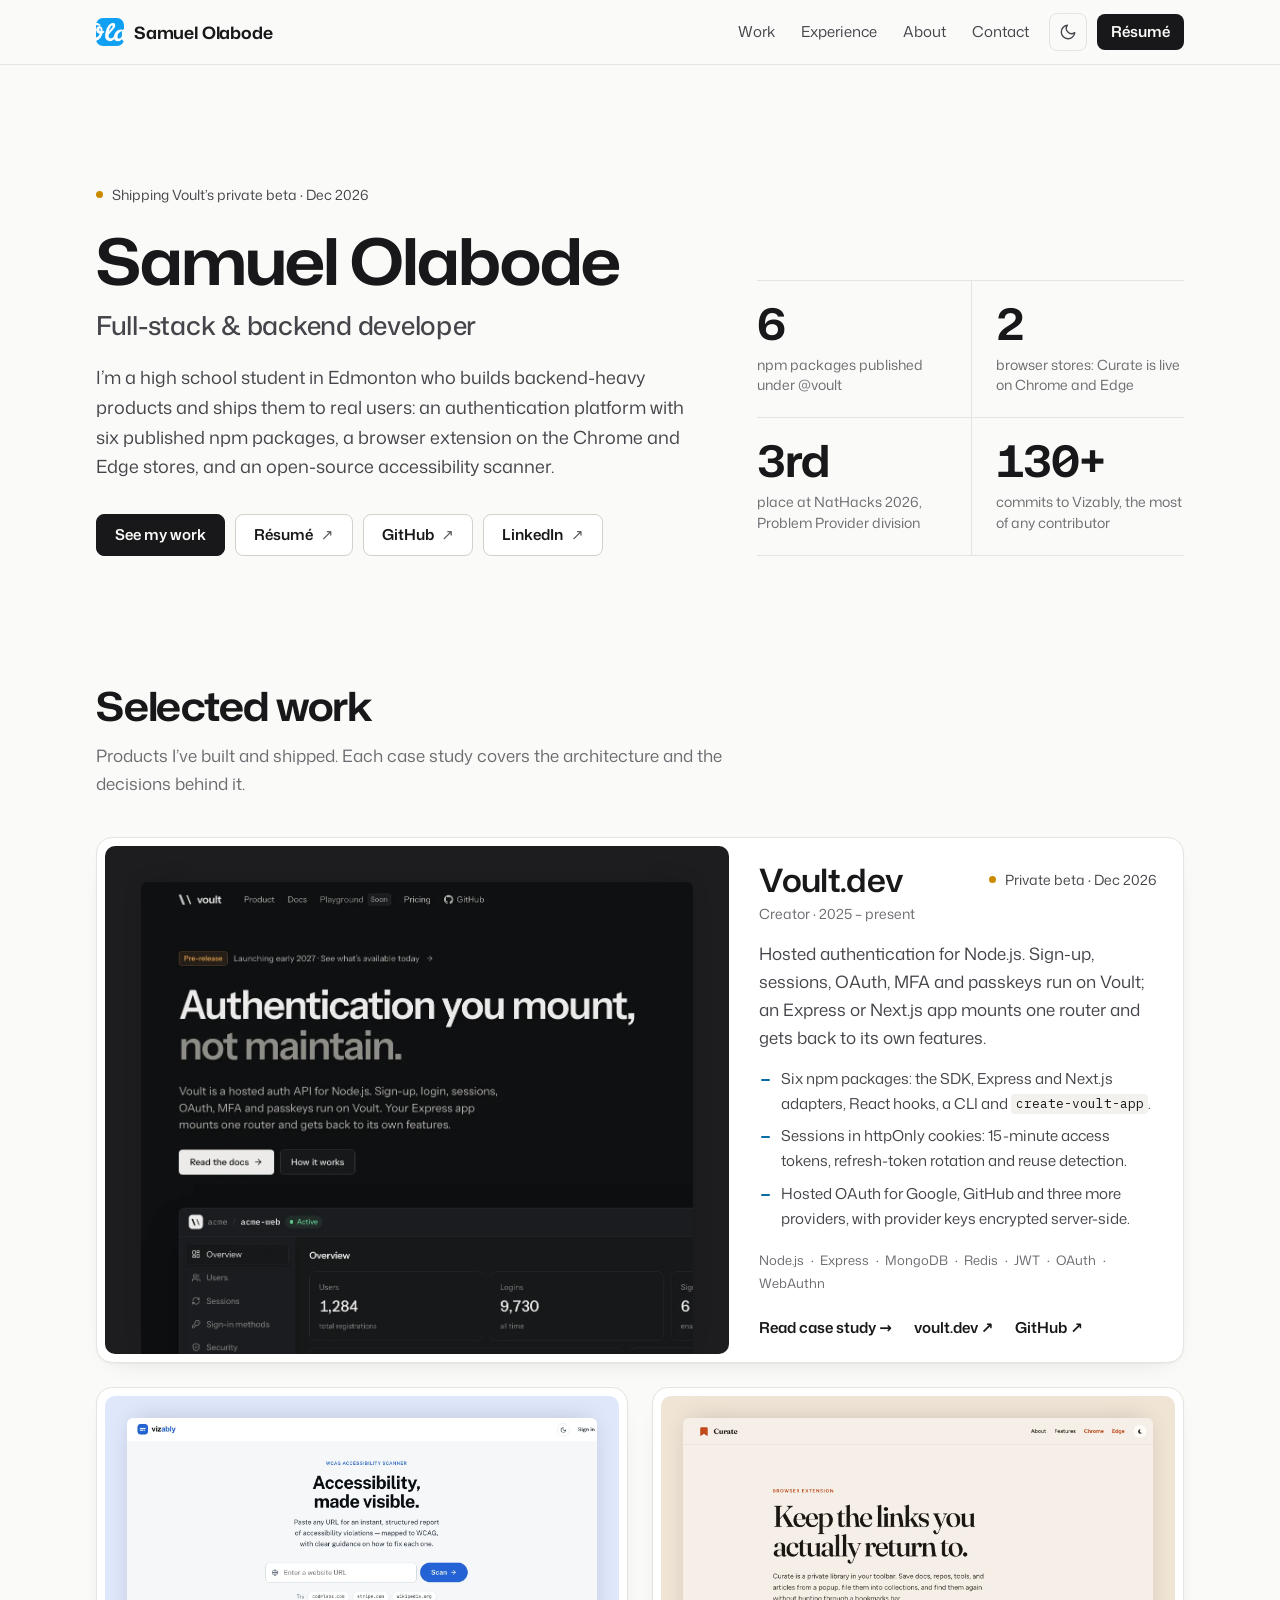
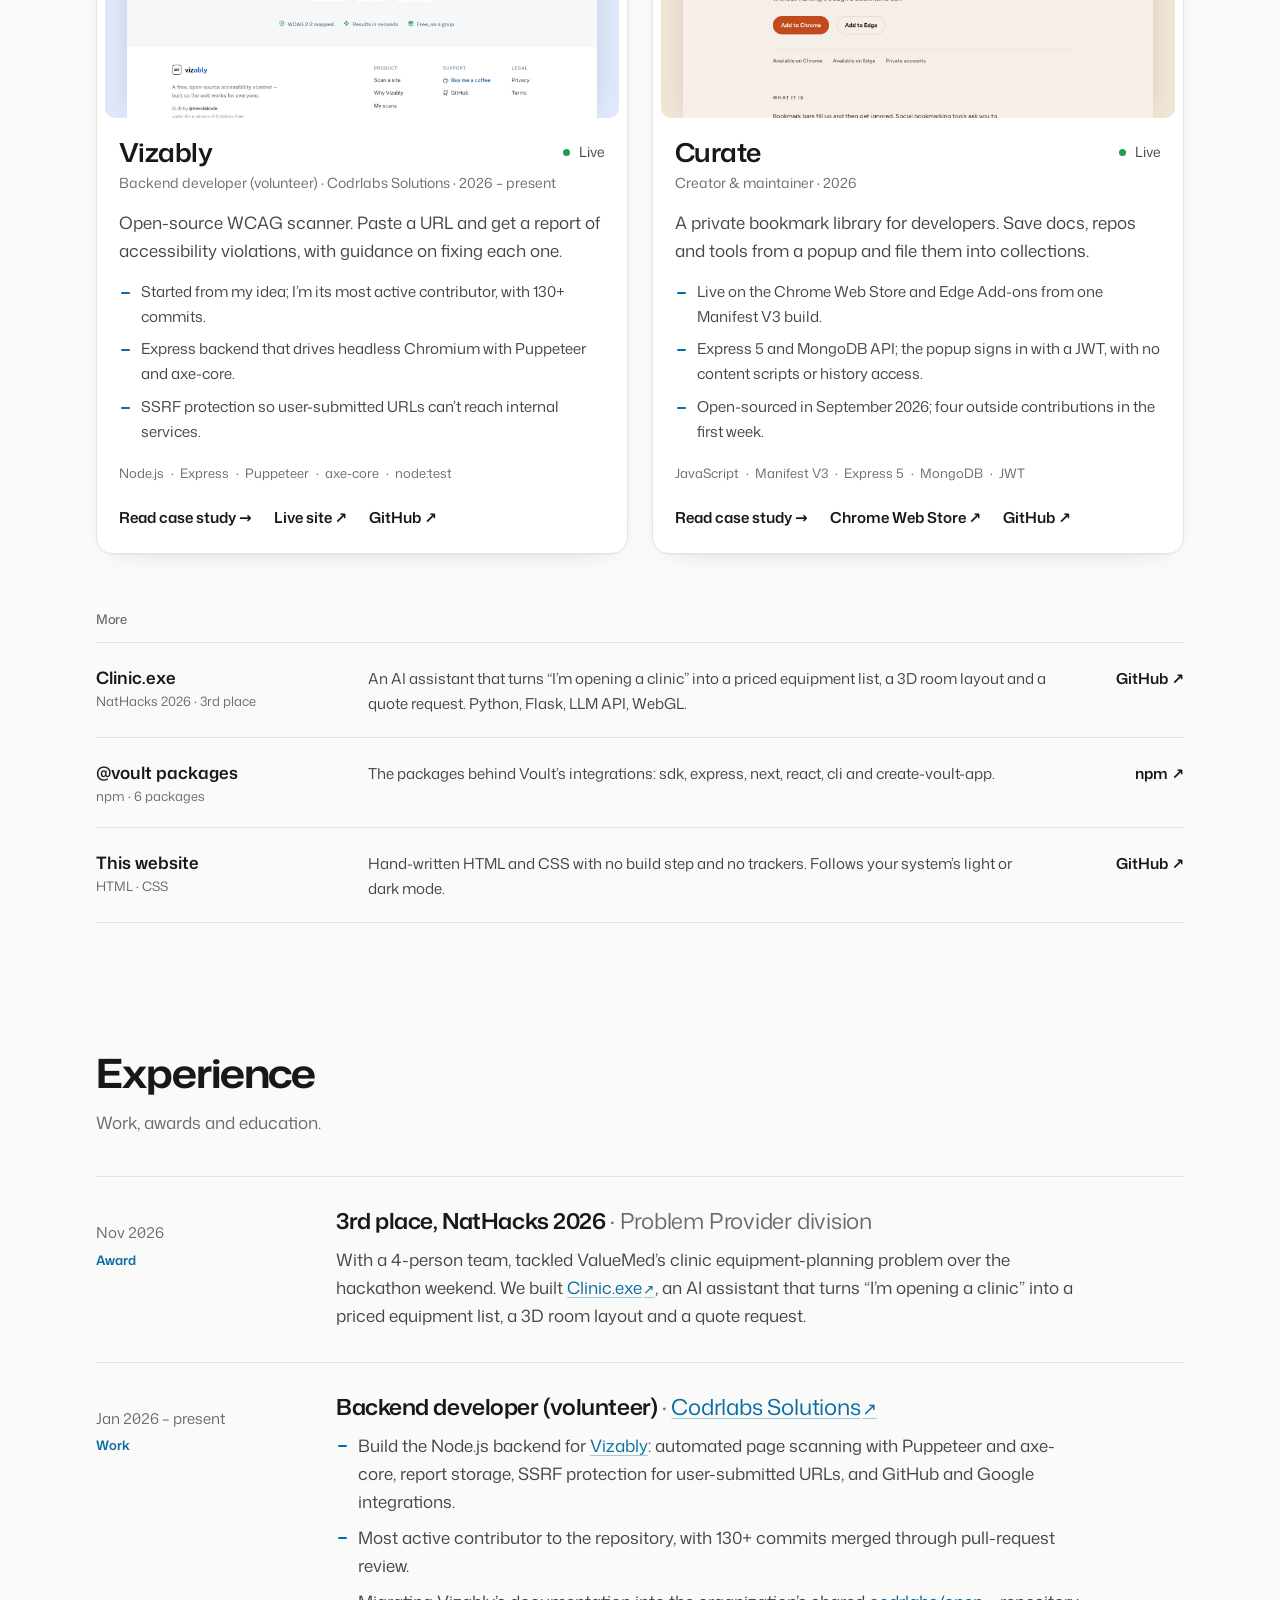
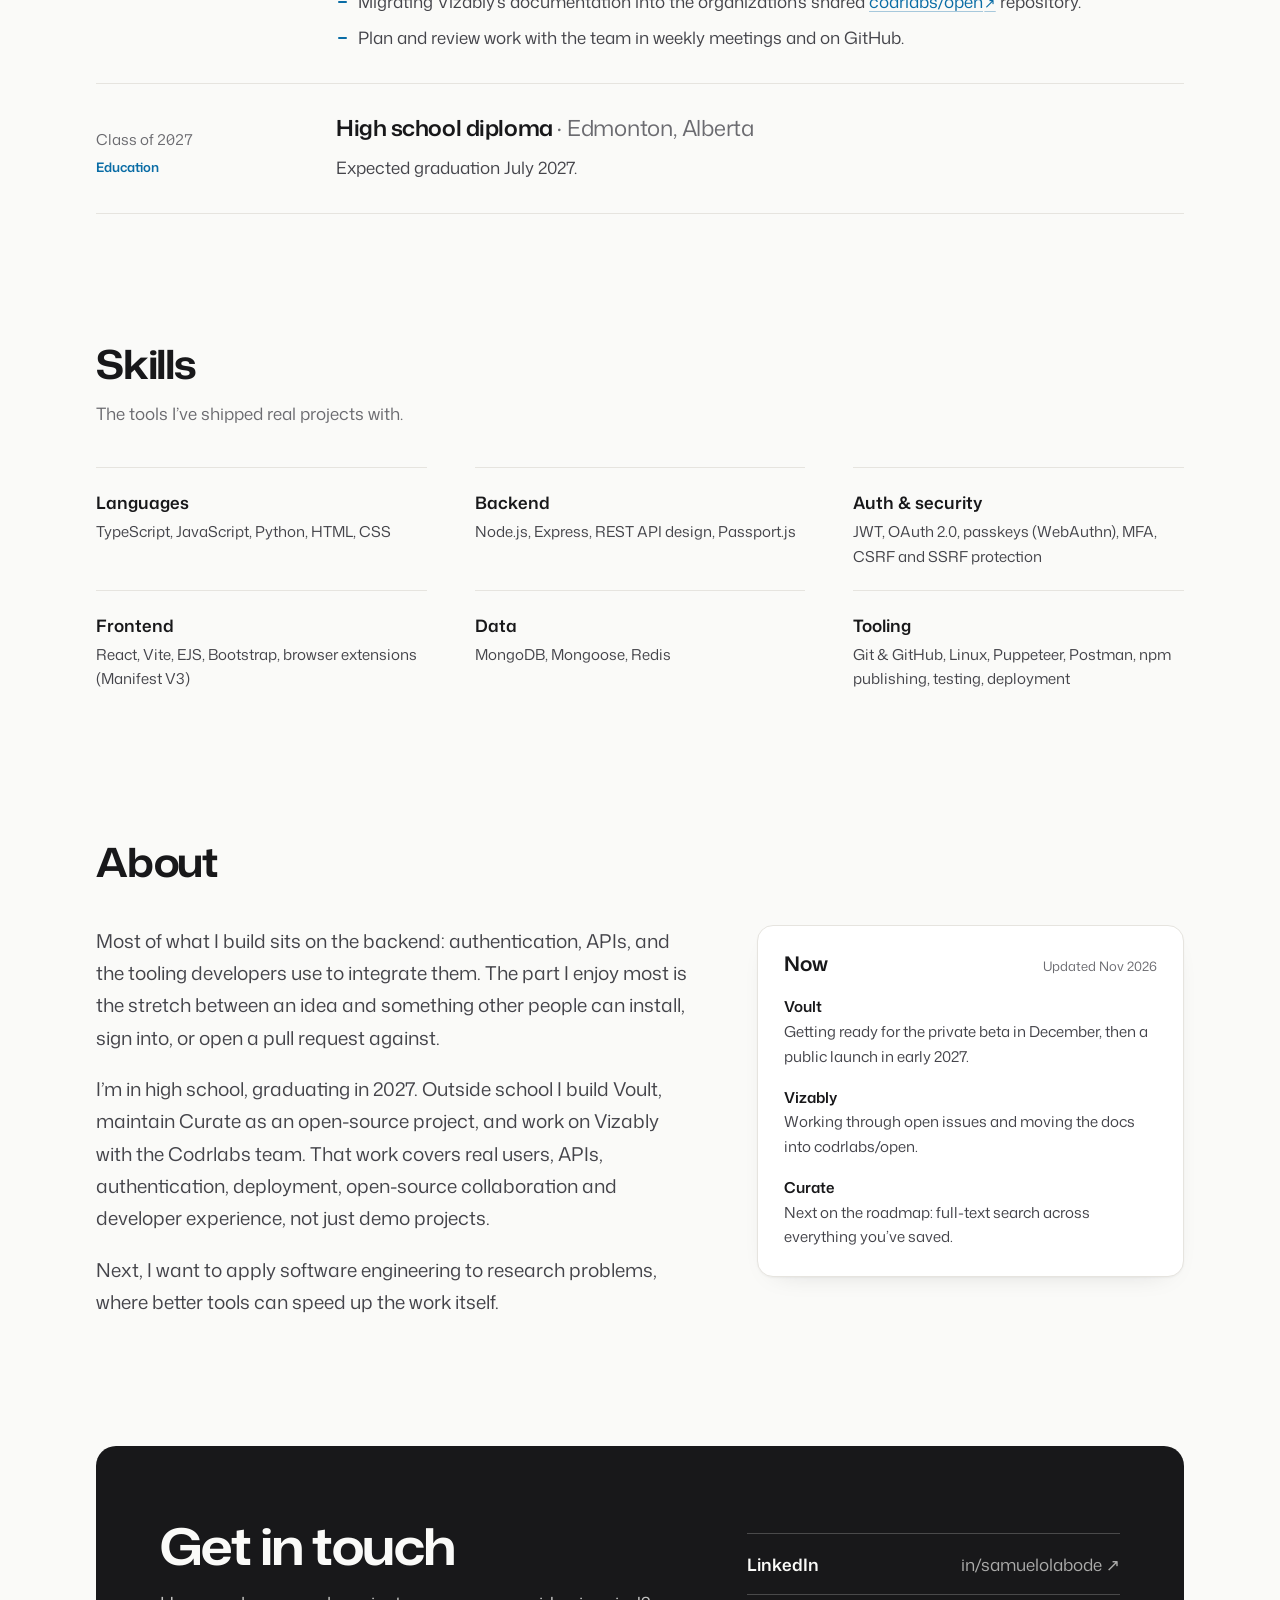
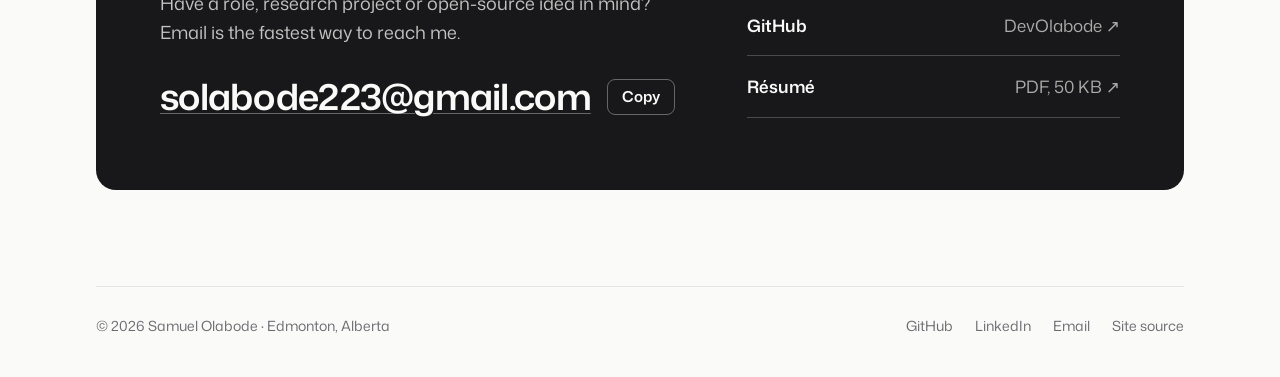
==== commit f446fbe8: "Update role descriptions for consistency across project pages Changed "Backend engineer" to "Backend" ====
--- a/index.html
+++ b/index.html
@@ -133,7 +133,7 @@
               <h3 id="vizably-h"><a href="/projects/vizably/">Vizably</a></h3>
               <span class="status">Live</span>
             </div>
-            <p class="role">Backend engineer · Codrlabs · 2026 – present</p>
+            <p class="role">Backend developer (volunteer) · Codrlabs Solutions · 2026 – present</p>
             <p class="desc">Open-source WCAG scanner. Paste a URL and get a report of accessibility violations, with guidance on fixing each one.</p>
             <ul class="points">
               <li>Started from my idea; I’m its most active contributor, with 130+ commits.</li>
@@ -212,7 +212,7 @@
         <li>
           <p class="when"><time datetime="2026-01">Jan 2026</time> – present<br><span class="kind">Work</span></p>
           <div>
-            <h3>Web developer (volunteer) <span class="org">· <a href="https://github.com/codrlabs" target="_blank" rel="noopener">Codrlabs Solutions</a></span></h3>
+            <h3>Backend developer (volunteer) <span class="org">· <a href="https://github.com/codrlabs" target="_blank" rel="noopener">Codrlabs Solutions</a></span></h3>
             <ul class="points">
               <li>Build the Node.js backend for <a href="/projects/vizably/">Vizably</a>: automated page scanning with Puppeteer and axe-core, report storage, SSRF protection for user-submitted URLs, and GitHub and Google integrations.</li>
               <li>Most active contributor to the repository, with 130+ commits merged through pull-request review.</li>
